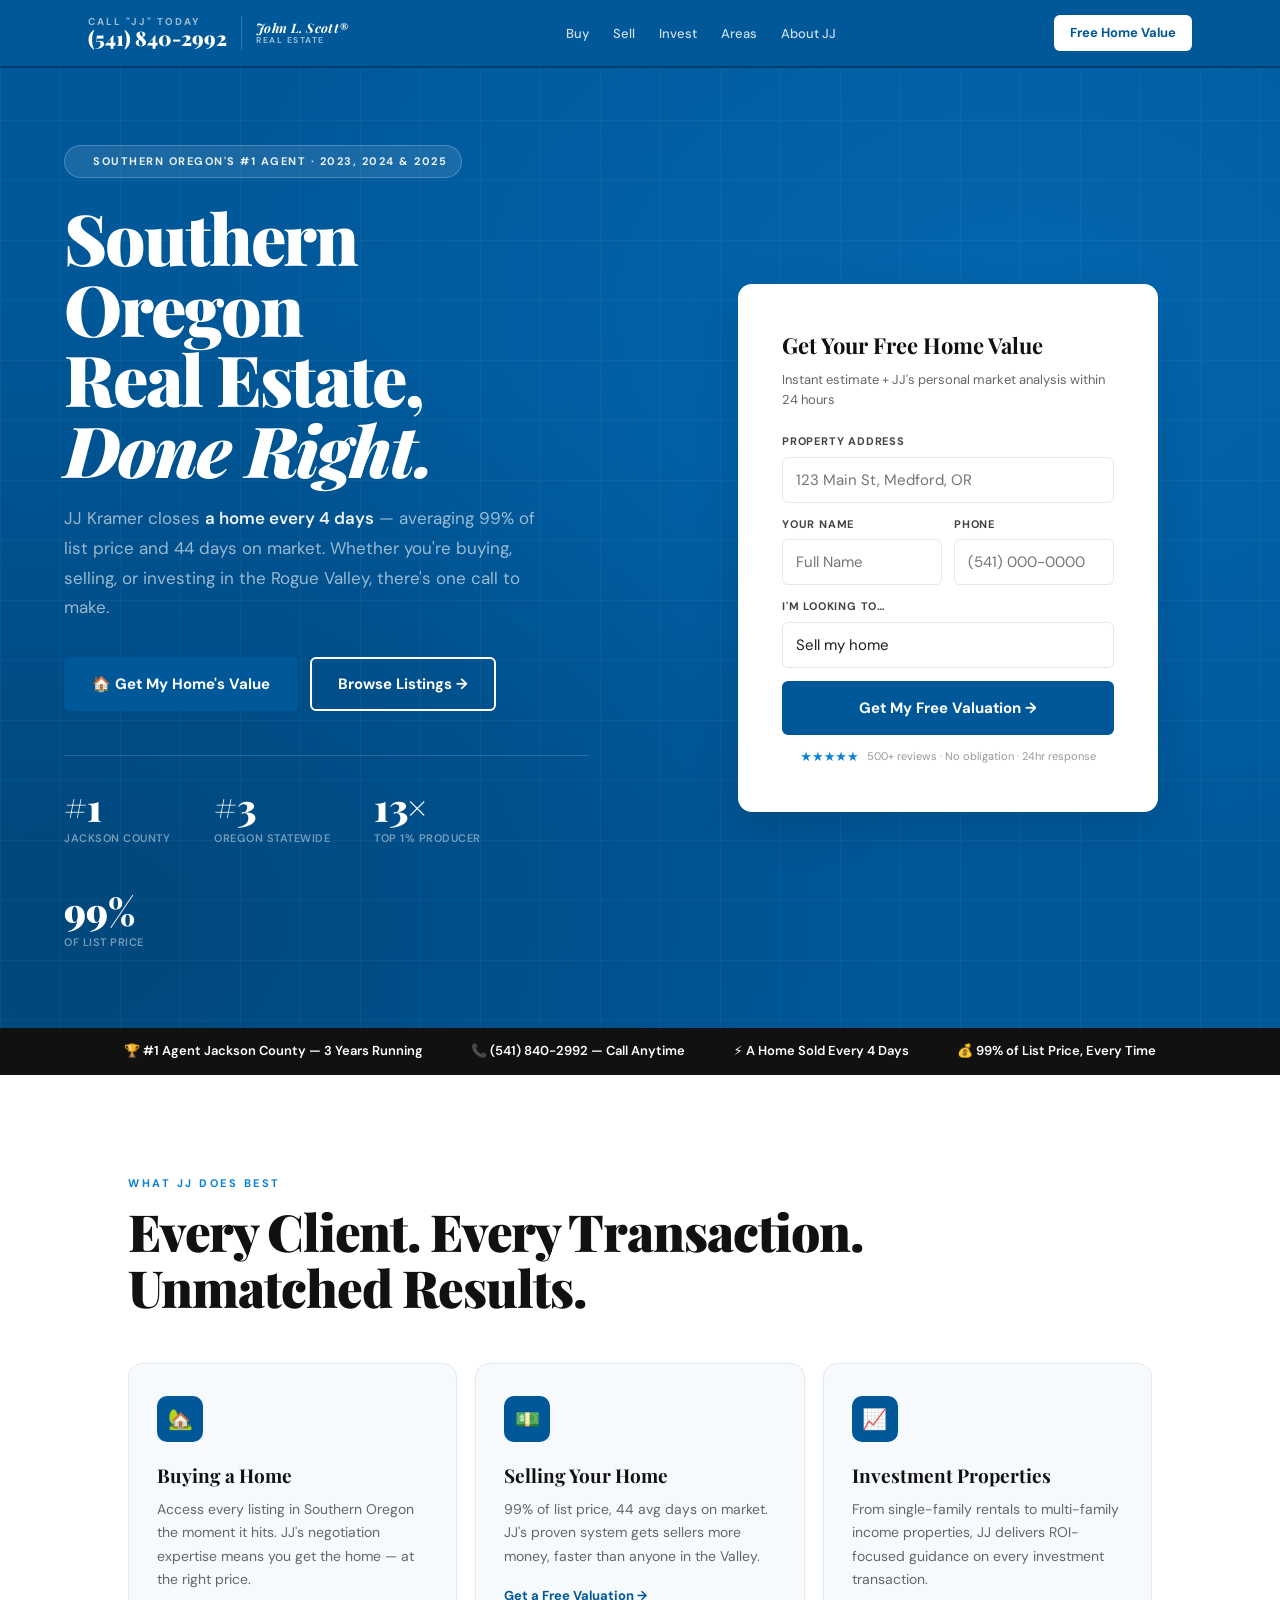
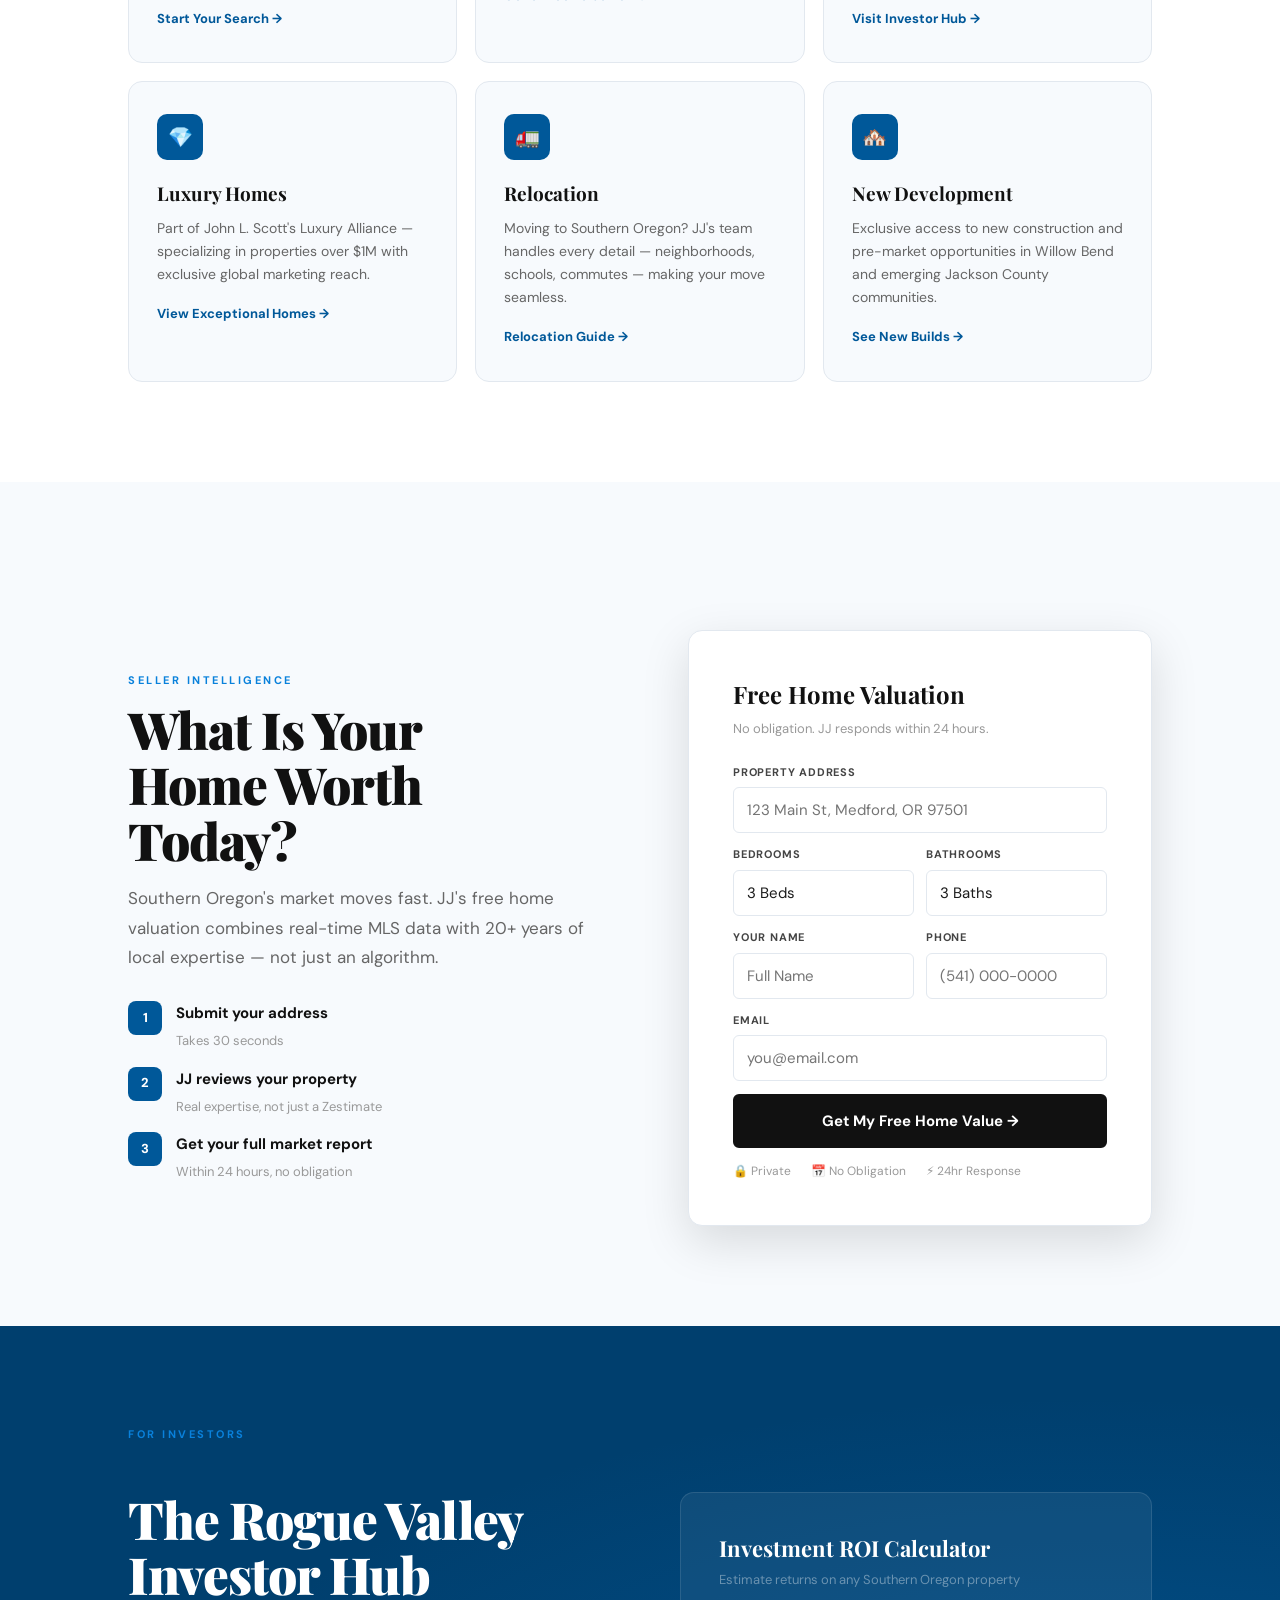
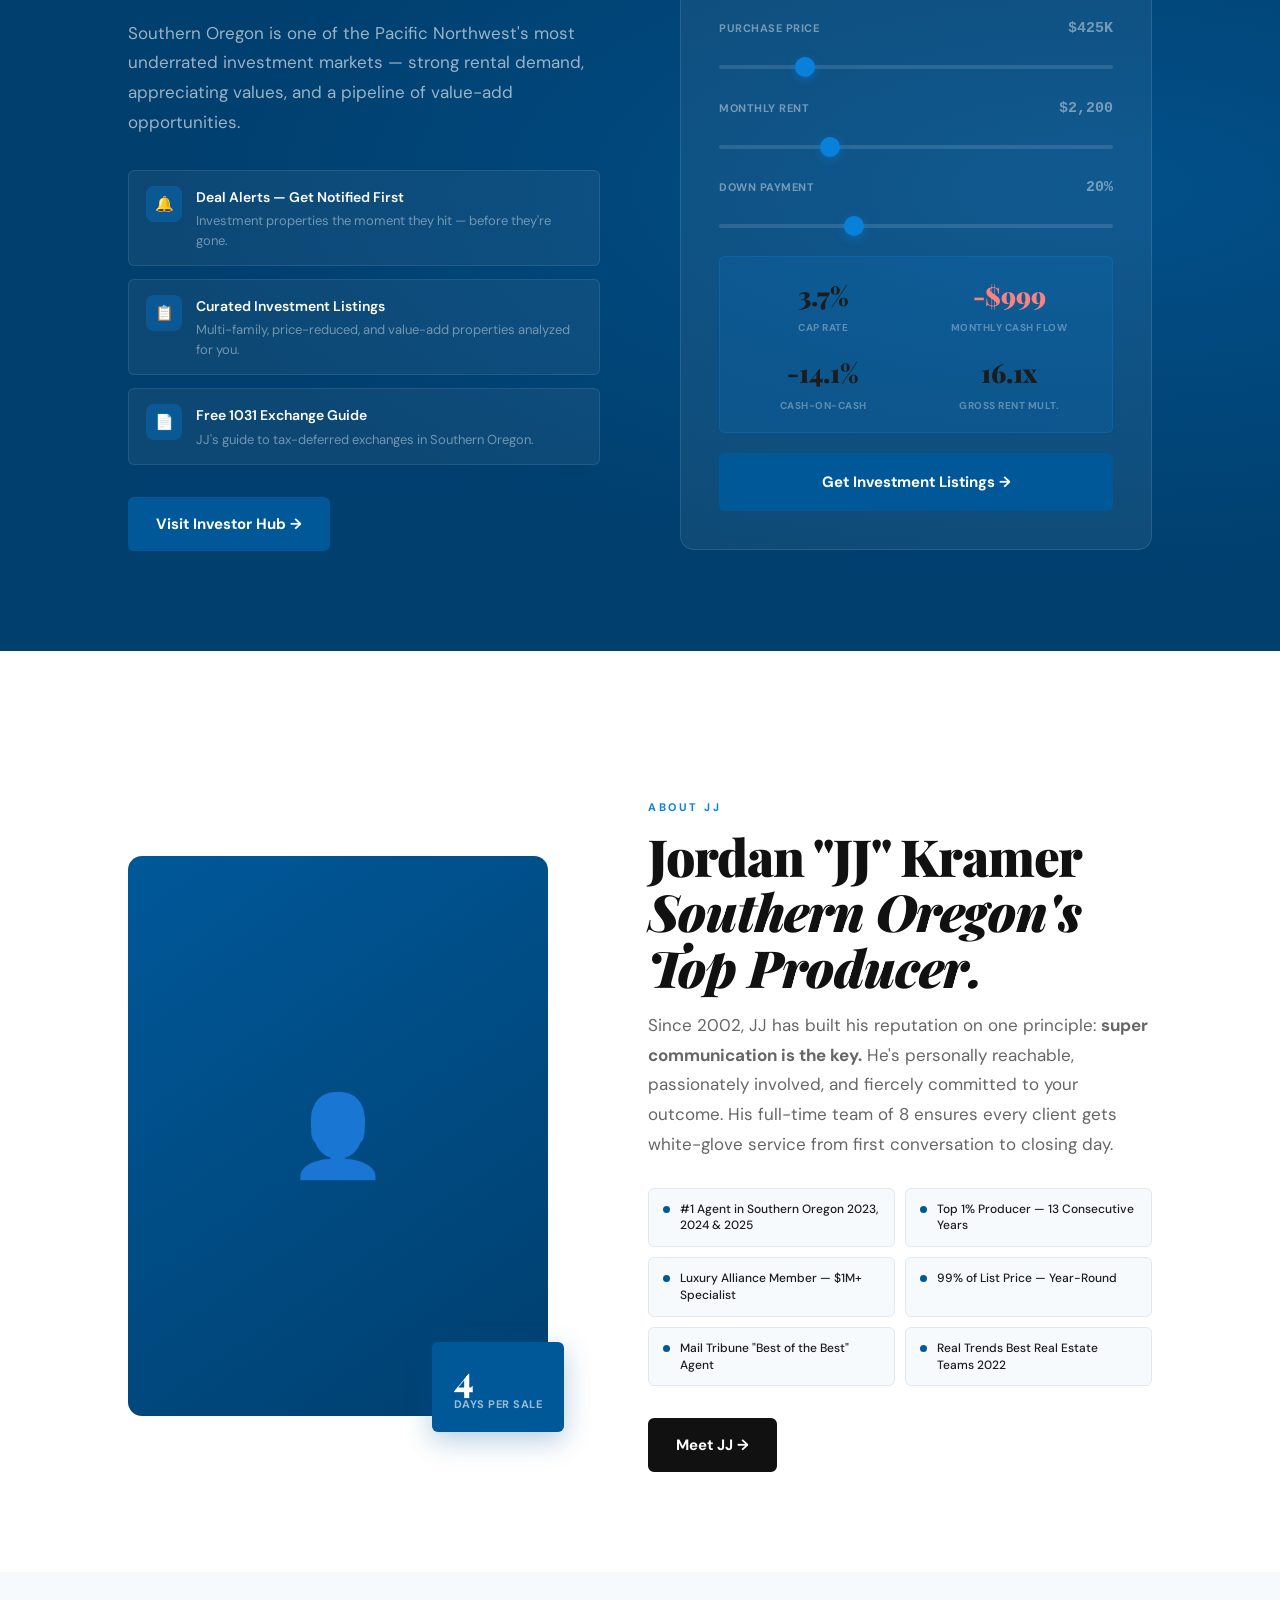
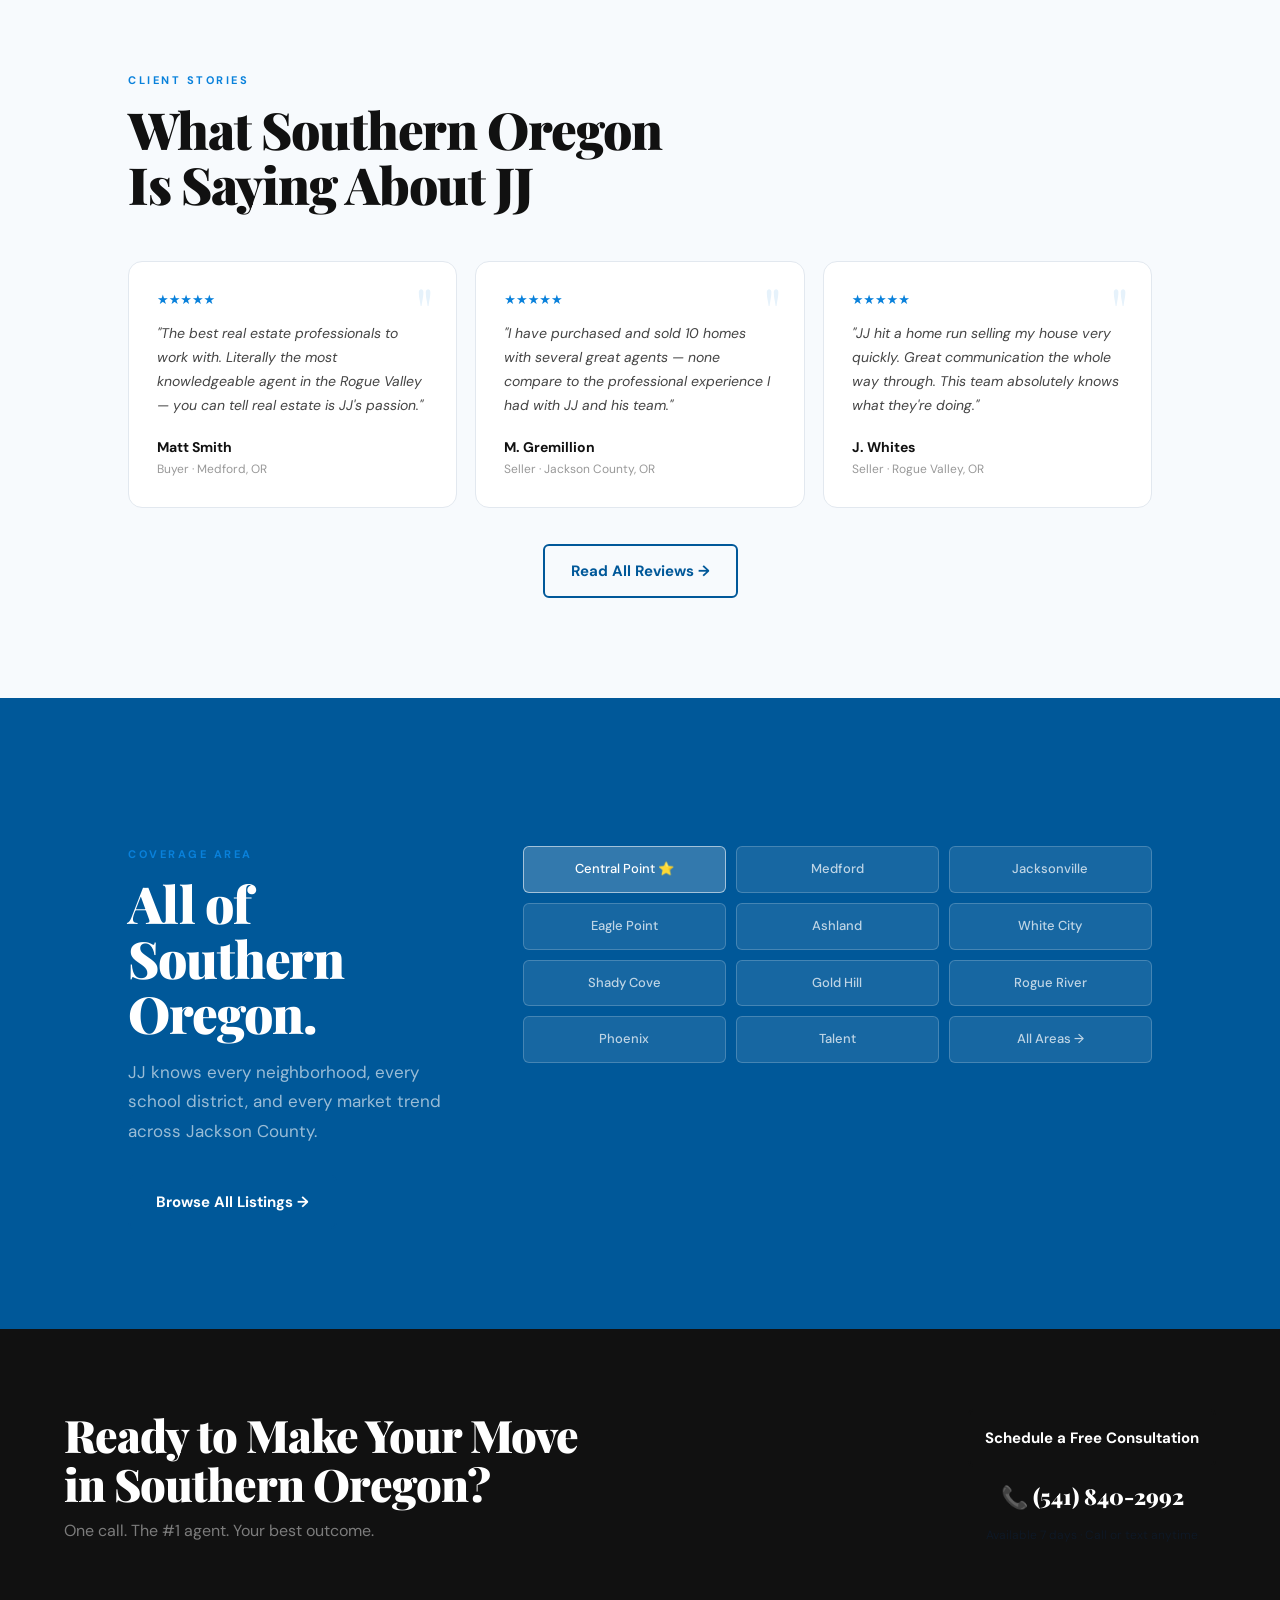
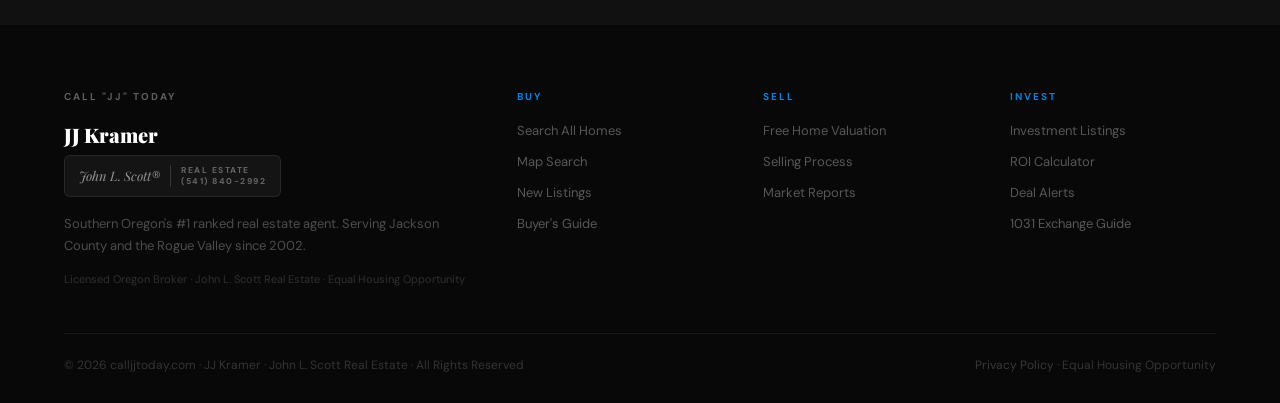
==== index.html @ 167f679e "first commit" ====
<!DOCTYPE html>
<html lang="en">
<head>
  <meta charset="UTF-8">
  <meta name="viewport" content="width=device-width, initial-scale=1.0">
  <meta name="description" content="JJ Kramer — Southern Oregon's #1 Real Estate Agent. #1 in Jackson County, #3 in Oregon. Buy, sell, or invest in the Rogue Valley. Call (541) 840-2992.">
  <meta property="og:title" content="JJ Kramer | Southern Oregon's #1 Real Estate Agent">
  <meta property="og:description" content="A home sold every 4 days. 99% of list price. Call JJ today.">
  <meta property="og:url" content="https://calljjtoday.com">
  <meta property="og:type" content="website">
  <title>JJ Kramer | Southern Oregon's #1 Real Estate Agent | calljjtoday.com</title>
  <link rel="canonical" href="https://calljjtoday.com">
  <link rel="stylesheet" href="/css/style.css">
  <!-- Google Analytics — replace UA-XXXXXXXX -->
  <!-- <script async src="https://www.googletagmanager.com/gtag/js?id=G-XXXXXXXXXX"></script> -->
  <!-- Facebook Pixel — replace XXXXXXXXXXXXXXXX -->
  <!--
  <script>
    !function(f,b,e,v,n,t,s){...}(window, document,'script','https://connect.facebook.net/en_US/fbevents.js');
    fbq('init', 'XXXXXXXXXXXXXXXX');
    fbq('track', 'PageView');
  </script>
  -->
  <style>
    .fade-up { opacity: 0; transform: translateY(24px); transition: opacity 0.6s ease, transform 0.6s ease; }
    .fade-up.visible { opacity: 1; transform: none; }
    .fade-up:nth-child(2) { transition-delay: 0.1s; }
    .fade-up:nth-child(3) { transition-delay: 0.2s; }
    .fade-up:nth-child(4) { transition-delay: 0.3s; }
    .nav-links a.active { color: var(--gold-light); }
  </style>
</head>
<body>

<!-- NAV -->
<div id="nav-placeholder"></div>

<!-- ══════════════════════════════════════════════
     HERO
══════════════════════════════════════════════ -->
<section class="hero" id="home">
  <div class="hero-bg"></div>
  <div class="hero-grid-overlay"></div>

  <div class="hero-left">
    <div class="hero-badge">
      <div class="hero-badge-dot"></div>
      Southern Oregon's #1 Agent · 2023, 2024 &amp; 2025
    </div>
    <h1 class="hero-title">
      Southern Oregon<br>Real Estate,
      <em>Done Right.</em>
    </h1>
    <p class="hero-subtitle">
      JJ Kramer closes <strong>a home every 4 days</strong> — averaging
      99% of list price and 44 days on market. Whether you're buying,
      selling, or investing in the Rogue Valley, there's one call to make.
    </p>
    <div class="hero-ctas">
      <a href="/pages/sell.html" class="btn btn-primary">🏠 Get My Home's Value</a>
      <a href="/pages/buy.html" class="btn btn-secondary light">Browse Listings →</a>
    </div>
    <div class="hero-stats">
      <div>
        <div class="stat-num">#1</div>
        <div class="stat-label">Jackson County</div>
      </div>
      <div>
        <div class="stat-num">#3</div>
        <div class="stat-label">Oregon Statewide</div>
      </div>
      <div>
        <div class="stat-num">13×</div>
        <div class="stat-label">Top 1% Producer</div>
      </div>
      <div>
        <div class="stat-num">99%</div>
        <div class="stat-label">Of List Price</div>
      </div>
    </div>
  </div>

  <div class="hero-right">
    <!-- Netlify form requires hidden input for form-name -->
    <div class="hero-card">
      <h3>Get Your Free Home Value</h3>
      <p>Instant estimate + JJ's personal market analysis within 24 hours</p>

      <form id="hero-form" name="home-valuation-hero" method="POST" data-netlify="true" netlify-honeypot="bot-field">
        <input type="hidden" name="form-name" value="home-valuation-hero">
        <input type="hidden" name="source" value="Hero Form">
        <input type="hidden" name="lead-type" value="Seller Lead">
        <p style="display:none"><input name="bot-field"></p>

        <div class="form-group">
          <label>Property Address</label>
          <input type="text" name="address" placeholder="123 Main St, Medford, OR" required>
        </div>
        <div class="form-row">
          <div class="form-group">
            <label>Your Name</label>
            <input type="text" name="name" placeholder="Full Name" required>
          </div>
          <div class="form-group">
            <label>Phone</label>
            <input type="tel" name="phone" placeholder="(541) 000-0000" required>
          </div>
        </div>
        <div class="form-group">
          <label>I'm looking to…</label>
          <select name="intent">
            <option value="sell">Sell my home</option>
            <option value="buy">Buy a home</option>
            <option value="invest">Invest in property</option>
            <option value="value">Just curious about value</option>
          </select>
        </div>
        <button type="submit" class="btn btn-primary btn-full">Get My Free Valuation →</button>
        <div class="form-trust">
          <div class="stars">★★★★★</div>
          <span>500+ reviews · No obligation · 24hr response</span>
        </div>
      </form>

      <div id="hero-success" class="form-success">
        <div class="checkmark">✓</div>
        <h4>Request Received!</h4>
        <p>JJ will personally review your property and reach out within 24 hours.</p>
      </div>
    </div>
  </div>
</section>

<!-- ══════════════════════════════════════════════
     TRUST BAR
══════════════════════════════════════════════ -->
<div class="trust-bar">
  <div class="trust-item">🏆 #1 Agent Jackson County — 3 Years Running</div>
  <div class="trust-item">📞 (541) 840-2992 — Call Anytime</div>
  <div class="trust-item">⚡ A Home Sold Every 4 Days</div>
  <div class="trust-item">💰 99% of List Price, Every Time</div>
</div>

<!-- ══════════════════════════════════════════════
     SERVICES
══════════════════════════════════════════════ -->
<section class="services" id="services">
  <div class="container">
    <span class="section-label fade-up">What JJ Does Best</span>
    <h2 class="section-title fade-up">Every Client. Every Transaction.<br>Unmatched Results.</h2>

    <div class="services-grid">
      <div class="service-card fade-up">
        <div class="service-icon">🏡</div>
        <h3>Buying a Home</h3>
        <p>Access every listing in Southern Oregon the moment it hits. JJ's negotiation expertise means you get the home — at the right price.</p>
        <a href="/pages/buy.html" class="service-link">Start Your Search →</a>
      </div>
      <div class="service-card fade-up">
        <div class="service-icon">💵</div>
        <h3>Selling Your Home</h3>
        <p>99% of list price, 44 avg days on market. JJ's proven system gets sellers more money, faster than anyone in the Valley.</p>
        <a href="/pages/sell.html" class="service-link">Get a Free Valuation →</a>
      </div>
      <div class="service-card fade-up">
        <div class="service-icon">📈</div>
        <h3>Investment Properties</h3>
        <p>From single-family rentals to multi-family income properties, JJ delivers ROI-focused guidance on every investment transaction.</p>
        <a href="/pages/invest.html" class="service-link">Visit Investor Hub →</a>
      </div>
      <div class="service-card fade-up">
        <div class="service-icon">💎</div>
        <h3>Luxury Homes</h3>
        <p>Part of John L. Scott's Luxury Alliance — specializing in properties over $1M with exclusive global marketing reach.</p>
        <a href="/pages/luxury.html" class="service-link">View Exceptional Homes →</a>
      </div>
      <div class="service-card fade-up">
        <div class="service-icon">🚛</div>
        <h3>Relocation</h3>
        <p>Moving to Southern Oregon? JJ's team handles every detail — neighborhoods, schools, commutes — making your move seamless.</p>
        <a href="/pages/relocate.html" class="service-link">Relocation Guide →</a>
      </div>
      <div class="service-card fade-up">
        <div class="service-icon">🏘️</div>
        <h3>New Development</h3>
        <p>Exclusive access to new construction and pre-market opportunities in Willow Bend and emerging Jackson County communities.</p>
        <a href="/pages/new-homes.html" class="service-link">See New Builds →</a>
      </div>
    </div>
  </div>
</section>

<!-- ══════════════════════════════════════════════
     VALUATION TEASER
══════════════════════════════════════════════ -->
<section class="valuation" id="valuation">
  <div class="container">
    <div class="val-grid">
      <div>
        <span class="section-label fade-up">Seller Intelligence</span>
        <h2 class="section-title fade-up">What Is Your<br>Home Worth Today?</h2>
        <p class="section-body fade-up">Southern Oregon's market moves fast. JJ's free home valuation combines real-time MLS data with 20+ years of local expertise — not just an algorithm.</p>
        <div class="val-steps fade-up">
          <div class="val-step">
            <div class="val-step-num">1</div>
            <div class="val-step-text">
              <strong>Submit your address</strong>
              <span>Takes 30 seconds</span>
            </div>
          </div>
          <div class="val-step">
            <div class="val-step-num">2</div>
            <div class="val-step-text">
              <strong>JJ reviews your property</strong>
              <span>Real expertise, not just a Zestimate</span>
            </div>
          </div>
          <div class="val-step">
            <div class="val-step-num">3</div>
            <div class="val-step-text">
              <strong>Get your full market report</strong>
              <span>Within 24 hours, no obligation</span>
            </div>
          </div>
        </div>
      </div>

      <div class="val-tool fade-up">
        <h3>Free Home Valuation</h3>
        <div class="val-tool-sub">No obligation. JJ responds within 24 hours.</div>

        <form id="valuation-form" name="home-valuation" method="POST" data-netlify="true" netlify-honeypot="bot-field">
          <input type="hidden" name="form-name" value="home-valuation">
          <input type="hidden" name="source" value="Valuation Section">
          <input type="hidden" name="lead-type" value="Seller Lead">
          <p style="display:none"><input name="bot-field"></p>

          <div class="form-group">
            <label class="dark">Property Address</label>
            <input type="text" name="address" class="light" placeholder="123 Main St, Medford, OR 97501" required>
          </div>
          <div class="form-row">
            <div class="form-group">
              <label class="dark">Bedrooms</label>
              <select name="bedrooms" class="light">
                <option>2 Beds</option><option selected>3 Beds</option>
                <option>4 Beds</option><option>5+ Beds</option>
              </select>
            </div>
            <div class="form-group">
              <label class="dark">Bathrooms</label>
              <select name="bathrooms" class="light">
                <option>1 Bath</option><option>2 Baths</option>
                <option selected>3 Baths</option><option>4+ Baths</option>
              </select>
            </div>
          </div>
          <div class="form-row">
            <div class="form-group">
              <label class="dark">Your Name</label>
              <input type="text" name="name" class="light" placeholder="Full Name" required>
            </div>
            <div class="form-group">
              <label class="dark">Phone</label>
              <input type="tel" name="phone" class="light" placeholder="(541) 000-0000" required>
            </div>
          </div>
          <div class="form-group">
            <label class="dark">Email</label>
            <input type="email" name="email" class="light" placeholder="you@email.com" required>
          </div>
          <button type="submit" class="btn btn-dark btn-full">Get My Free Home Value →</button>
          <div class="val-trust">
            <div class="val-trust-item">🔒 Private</div>
            <div class="val-trust-item">📅 No Obligation</div>
            <div class="val-trust-item">⚡ 24hr Response</div>
          </div>
        </form>

        <div id="valuation-success" class="form-success" style="background:none;">
          <div class="checkmark" style="background:rgba(201,146,42,0.1);border-color:var(--gold);">✓</div>
          <h4 style="color:var(--navy);">Request Received!</h4>
          <p style="color:#666;">JJ will personally review your property and be in touch within 24 hours.</p>
        </div>
      </div>
    </div>
  </div>
</section>

<!-- ══════════════════════════════════════════════
     INVESTOR TEASER
══════════════════════════════════════════════ -->
<section class="investor" id="invest">
  <div class="investor-bg"></div>
  <div class="investor-inner container">
    <span class="section-label fade-up">For Investors</span>
    <div class="investor-grid">
      <div>
        <h2 class="section-title light fade-up">The Rogue Valley<br>Investor Hub</h2>
        <p class="section-body light fade-up">Southern Oregon is one of the Pacific Northwest's most underrated investment markets — strong rental demand, appreciating values, and a pipeline of value-add opportunities.</p>
        <div class="investor-features fade-up">
          <div class="inv-feature">
            <div class="inv-icon">🔔</div>
            <div>
              <h4>Deal Alerts — Get Notified First</h4>
              <p>Investment properties the moment they hit — before they're gone.</p>
            </div>
          </div>
          <div class="inv-feature">
            <div class="inv-icon">📋</div>
            <div>
              <h4>Curated Investment Listings</h4>
              <p>Multi-family, price-reduced, and value-add properties analyzed for you.</p>
            </div>
          </div>
          <div class="inv-feature">
            <div class="inv-icon">📄</div>
            <div>
              <h4>Free 1031 Exchange Guide</h4>
              <p>JJ's guide to tax-deferred exchanges in Southern Oregon.</p>
            </div>
          </div>
        </div>
        <a href="/pages/invest.html" class="btn btn-primary" style="margin-top:32px">Visit Investor Hub →</a>
      </div>

      <!-- ROI Calculator -->
      <div class="roi-calc fade-up">
        <h3>Investment ROI Calculator</h3>
        <div class="roi-calc-sub">Estimate returns on any Southern Oregon property</div>

        <div class="roi-slider-group">
          <div class="roi-slider-label">Purchase Price <span id="price-display">$425K</span></div>
          <input type="range" id="calc-price" min="150000" max="1500000" step="25000" value="425000">
        </div>
        <div class="roi-slider-group">
          <div class="roi-slider-label">Monthly Rent <span id="rent-display">$2,200</span></div>
          <input type="range" id="calc-rent" min="800" max="6000" step="100" value="2200">
        </div>
        <div class="roi-slider-group">
          <div class="roi-slider-label">Down Payment <span id="down-display">20%</span></div>
          <input type="range" id="calc-down" min="10" max="40" step="5" value="20">
        </div>

        <div class="roi-results">
          <div class="roi-metric">
            <div class="roi-metric-val" id="result-cap">—</div>
            <div class="roi-metric-label">Cap Rate</div>
          </div>
          <div class="roi-metric">
            <div class="roi-metric-val" id="result-cf">—</div>
            <div class="roi-metric-label">Monthly Cash Flow</div>
          </div>
          <div class="roi-metric">
            <div class="roi-metric-val" id="result-coc">—</div>
            <div class="roi-metric-label">Cash-on-Cash</div>
          </div>
          <div class="roi-metric">
            <div class="roi-metric-val" id="result-grm">—</div>
            <div class="roi-metric-label">Gross Rent Mult.</div>
          </div>
        </div>
        <a href="/pages/invest.html#alerts" class="btn btn-primary btn-full" style="margin-top:20px">Get Investment Listings →</a>
      </div>
    </div>
  </div>
</section>

<!-- ══════════════════════════════════════════════
     ABOUT TEASER
══════════════════════════════════════════════ -->
<section class="about" id="about">
  <div class="container">
    <div class="about-grid">
      <div class="about-img-wrap fade-up">
        <div class="about-img">
          <!-- Replace with JJ's actual photo: <img src="/images/jj-kramer.jpg" alt="JJ Kramer"> -->
          <span>👤</span>
        </div>
        <div class="about-badge">
          <div class="num">4</div>
          <div class="lbl">Days per sale</div>
        </div>
      </div>
      <div>
        <span class="section-label fade-up">About JJ</span>
        <h2 class="section-title fade-up">Jordan "JJ" Kramer<br><em style="font-style:italic;color:var(--gold)">Southern Oregon's Top Producer.</em></h2>
        <p class="section-body fade-up">Since 2002, JJ has built his reputation on one principle: <strong>super communication is the key.</strong> He's personally reachable, passionately involved, and fiercely committed to your outcome. His full-time team of 8 ensures every client gets white-glove service from first conversation to closing day.</p>
        <div class="about-accolades fade-up">
          <div class="accolade"><div class="accolade-dot"></div><span>#1 Agent in Southern Oregon 2023, 2024 &amp; 2025</span></div>
          <div class="accolade"><div class="accolade-dot"></div><span>Top 1% Producer — 13 Consecutive Years</span></div>
          <div class="accolade"><div class="accolade-dot"></div><span>Luxury Alliance Member — $1M+ Specialist</span></div>
          <div class="accolade"><div class="accolade-dot"></div><span>99% of List Price — Year-Round</span></div>
          <div class="accolade"><div class="accolade-dot"></div><span>Mail Tribune "Best of the Best" Agent</span></div>
          <div class="accolade"><div class="accolade-dot"></div><span>Real Trends Best Real Estate Teams 2022</span></div>
        </div>
        <a href="/pages/about.html" class="btn btn-dark" style="margin-top:32px">Meet JJ →</a>
      </div>
    </div>
  </div>
</section>

<!-- ══════════════════════════════════════════════
     TESTIMONIALS
══════════════════════════════════════════════ -->
<section class="testimonials" id="testimonials">
  <div class="container">
    <span class="section-label fade-up">Client Stories</span>
    <h2 class="section-title fade-up">What Southern Oregon<br>Is Saying About JJ</h2>
    <div class="testimonials-grid">
      <div class="testimonial-card fade-up">
        <div class="t-stars">★★★★★</div>
        <p class="t-text">"The best real estate professionals to work with. Literally the most knowledgeable agent in the Rogue Valley — you can tell real estate is JJ's passion."</p>
        <div class="t-author">Matt Smith</div>
        <div class="t-detail">Buyer · Medford, OR</div>
      </div>
      <div class="testimonial-card fade-up">
        <div class="t-stars">★★★★★</div>
        <p class="t-text">"I have purchased and sold 10 homes with several great agents — none compare to the professional experience I had with JJ and his team."</p>
        <div class="t-author">M. Gremillion</div>
        <div class="t-detail">Seller · Jackson County, OR</div>
      </div>
      <div class="testimonial-card fade-up">
        <div class="t-stars">★★★★★</div>
        <p class="t-text">"JJ hit a home run selling my house very quickly. Great communication the whole way through. This team absolutely knows what they're doing."</p>
        <div class="t-author">J. Whites</div>
        <div class="t-detail">Seller · Rogue Valley, OR</div>
      </div>
    </div>
    <div style="text-align:center;margin-top:36px">
      <a href="/pages/about.html#reviews" class="btn btn-secondary">Read All Reviews →</a>
    </div>
  </div>
</section>

<!-- ══════════════════════════════════════════════
     AREAS
══════════════════════════════════════════════ -->
<section class="areas" id="areas">
  <div class="container">
    <div class="areas-grid-wrap">
      <div>
        <span class="section-label fade-up">Coverage Area</span>
        <h2 class="section-title light fade-up">All of Southern Oregon.</h2>
        <p class="section-body light fade-up">JJ knows every neighborhood, every school district, and every market trend across Jackson County.</p>
        <a href="/pages/buy.html" class="btn btn-primary" style="margin-top:28px">Browse All Listings →</a>
      </div>
      <div class="areas-grid fade-up">
        <a href="/pages/areas/central-point.html" class="area-pill featured">Central Point ⭐</a>
        <a href="/pages/areas/medford.html" class="area-pill">Medford</a>
        <a href="/pages/areas/jacksonville.html" class="area-pill">Jacksonville</a>
        <a href="/pages/areas/eagle-point.html" class="area-pill">Eagle Point</a>
        <a href="/pages/areas/ashland.html" class="area-pill">Ashland</a>
        <a href="/pages/areas/white-city.html" class="area-pill">White City</a>
        <a href="/pages/areas/shady-cove.html" class="area-pill">Shady Cove</a>
        <a href="/pages/areas/gold-hill.html" class="area-pill">Gold Hill</a>
        <a href="/pages/areas/rogue-river.html" class="area-pill">Rogue River</a>
        <a href="/pages/areas/phoenix.html" class="area-pill">Phoenix</a>
        <a href="/pages/areas/talent.html" class="area-pill">Talent</a>
        <a href="/pages/buy.html" class="area-pill">All Areas →</a>
      </div>
    </div>
  </div>
</section>

<!-- ══════════════════════════════════════════════
     CTA BAND
══════════════════════════════════════════════ -->
<div class="cta-band">
  <div>
    <h2>Ready to Make Your Move<br>in Southern Oregon?</h2>
    <p>One call. The #1 agent. Your best outcome.</p>
  </div>
  <div class="cta-actions">
    <a href="/pages/contact.html" class="btn btn-dark btn-full">Schedule a Free Consultation</a>
    <div class="cta-phone">📞 (541) 840-2992</div>
    <small style="color:rgba(11,31,58,0.5);font-size:12px;">Available 7 days · Call or text anytime</small>
  </div>
</div>

<!-- FOOTER -->
<div id="footer-placeholder"></div>

<script src="/js/components.js"></script>
<script src="/js/main.js"></script>
</body>
</html>
---- css/style.css ----
/* ============================================================
   calljjtoday.com — Main Stylesheet
   JJ Kramer · John L. Scott Real Estate
   Brand: #005899 primary · #0981DB secondary · black & white
   Mobile-first, fully responsive
   ============================================================ */

@import url('https://fonts.googleapis.com/css2?family=Playfair+Display:ital,wght@0,700;0,900;1,700&family=DM+Sans:wght@300;400;500;600;700&display=swap');

/* ── BRAND VARIABLES ── */
:root {
  --blue:        #005899;
  --blue-dark:   #003F6E;
  --blue-light:  #0981DB;
  --blue-pale:   #E6F2FB;
  --black:       #000000;

  --black:       #111111;
  --dark:        #1C1C1C;
  --text:        #1C1C1C;
  --text-mid:    #444444;
  --text-light:  #666666;
  --gray:        #999999;
  --border:      #E2E8EF;
  --light:       #F4F8FC;
  --off-white:   #F7FAFD;
  --white:       #FFFFFF;

  --font-serif: 'Playfair Display', Georgia, serif;
  --font-sans:  'DM Sans', system-ui, -apple-system, sans-serif;

  --radius:      6px;
  --radius-lg:   14px;
  --shadow:      0 4px 24px rgba(0,0,0,0.09);
  --shadow-lg:   0 16px 48px rgba(0,0,0,0.13);
  --shadow-blue: 0 8px 28px rgba(0,88,153,0.3);

  --max-width:   1200px;
  --section-pad: clamp(64px, 8vw, 100px) clamp(20px, 5vw, 80px);
}

/* ── RESET ── */
*, *::before, *::after { margin: 0; padding: 0; box-sizing: border-box; }
html { scroll-behavior: smooth; -webkit-text-size-adjust: 100%; }
body { font-family: var(--font-sans); background: var(--off-white); color: var(--text); overflow-x: hidden; line-height: 1.6; }
img { max-width: 100%; display: block; }
a { color: inherit; text-decoration: none; }
button { cursor: pointer; font-family: var(--font-sans); }
ul { list-style: none; }

/* ── UTILITY ── */
.container { max-width: var(--max-width); margin: 0 auto; padding: 0 clamp(20px, 5vw, 80px); }

.section-label {
  font-size: 11px; font-weight: 700; letter-spacing: 2.5px;
  text-transform: uppercase; color: var(--blue-light);
  margin-bottom: 12px; display: block;
}
.section-label.on-dark { color: var(--blue-bright); }

.section-title {
  font-family: var(--font-serif);
  font-size: clamp(28px, 4vw, 52px); font-weight: 900;
  line-height: 1.08; letter-spacing: -1px; color: var(--black); margin-bottom: 16px;
}
.section-title.light { color: var(--white); }

.section-body {
  font-size: clamp(15px, 1.5vw, 17px); line-height: 1.75;
  color: var(--text-light); max-width: 560px;
}
.section-body.light { color: rgba(255,255,255,0.6); }

/* ── BUTTONS ── */
.btn {
  display: inline-flex; align-items: center; gap: 8px;
  padding: 13px 26px; border-radius: var(--radius);
  font-weight: 700; font-size: 15px; border: 2px solid transparent;
  transition: all 0.2s; white-space: nowrap; cursor: pointer;
}
.btn-primary { background: var(--blue); color: var(--white); border-color: var(--blue); }
.btn-primary:hover { background: var(--blue-dark); border-color: var(--blue-dark); transform: translateY(-2px); box-shadow: var(--shadow-blue); }
.btn-secondary { background: transparent; color: var(--blue); border-color: var(--blue); }
.btn-secondary:hover { background: var(--blue); color: var(--white); }
.btn-secondary.light { color: var(--white); border-color: rgb(255, 255, 255); }
.btn-secondary.light:hover { background: rgba(255,255,255,0.12); border-color: var(--white); }
.btn-white { background: var(--white); color: var(--blue); border-color: var(--white); }
.btn-white:hover { background: var(--blue-pale); transform: translateY(-2px); }
.btn-dark { background: var(--black); color: var(--white); border-color: var(--black); }
.btn-dark:hover { background: var(--dark); transform: translateY(-2px); }
.btn-full { width: 100%; justify-content: center; padding: 15px; }

/* ── NAV ── */
.nav {
  position: fixed; top: 0; left: 0; right: 0; z-index: 1000;
  height: 68px; background: var(--blue);
  border-bottom: 2px solid var(--blue-dark);
  display: flex; align-items: center;
}
.nav-inner {
  width: 100%; max-width: var(--max-width); margin: 0 auto;
  padding: 0 clamp(20px, 5vw, 48px);
  display: flex; align-items: center; justify-content: space-between; gap: 20px;
}
.nav-brand { display: flex; align-items: center; gap: 14px; flex-shrink: 0; }
.nav-brand-text { display: flex; flex-direction: column; line-height: 1.1; }
.nav-brand-call { font-size: 10px; font-weight: 700; letter-spacing: 2px; text-transform: uppercase; color: rgba(255,255,255,0.6); }
.nav-brand-name { font-family: var(--font-serif); font-size: 20px; font-weight: 900; color: var(--white); }
.nav-divider { width: 1px; height: 34px; background: rgba(255,255,255,0.2); flex-shrink: 0; }
.nav-jls { display: flex; flex-direction: column; line-height: 1.15; }
.nav-jls-top { font-family: var(--font-serif); font-size: 13px; font-weight: 700; color: var(--white); font-style: italic; letter-spacing: 0.3px; }
.nav-jls-bottom { font-size: 8.5px; font-weight: 700; letter-spacing: 1.5px; text-transform: uppercase; color: rgba(255,255,255,0.6); }

.nav-links { display: flex; align-items: center; gap: 24px; }
.nav-links a { color: rgba(255,255,255,0.8); font-size: 13px; font-weight: 500; transition: color 0.2s; }
.nav-links a:hover, .nav-links a.active { color: var(--white); }
.nav-cta {
  background: var(--white); color: var(--blue) !important;
  padding: 8px 16px; border-radius: var(--radius);
  font-weight: 700 !important; font-size: 13px !important;
  transition: all 0.2s; flex-shrink: 0;
}
.nav-cta:hover { background: var(--blue-pale) !important; box-shadow: var(--shadow); }

.nav-toggle { display: none; flex-direction: column; gap: 5px; background: none; border: none; padding: 4px; cursor: pointer; }
.nav-toggle span { display: block; width: 24px; height: 2px; background: var(--white); border-radius: 2px; transition: all 0.3s; }
.nav-toggle.open span:nth-child(1) { transform: rotate(45deg) translate(5px, 5px); }
.nav-toggle.open span:nth-child(2) { opacity: 0; }
.nav-toggle.open span:nth-child(3) { transform: rotate(-45deg) translate(5px, -5px); }

.nav-mobile {
  display: none; position: fixed; top: 68px; left: 0; right: 0;
  background: var(--blue-dark); border-bottom: 2px solid rgba(255,255,255,0.08);
  padding: 20px; flex-direction: column; gap: 4px; z-index: 999;
}
.nav-mobile.open { display: flex; }
.nav-mobile a { color: rgba(255,255,255,0.85); font-size: 16px; font-weight: 500; padding: 12px 16px; border-radius: var(--radius); transition: all 0.2s; }
.nav-mobile a:hover { background: rgba(255,255,255,0.07); color: var(--white); }
.nav-mobile-cta { margin-top: 10px; background: var(--white) !important; color: var(--blue) !important; text-align: center; font-weight: 700 !important; border-radius: var(--radius); }

/* ── HERO ── */
.hero {
  min-height: 100svh; background: var(--blue); padding-top: 68px;
  position: relative; overflow: hidden;
  display: grid; grid-template-columns: 1fr 1fr; align-items: center;
}
.hero-bg {
  position: absolute; inset: 0; pointer-events: none;
  background:
    radial-gradient(ellipse at 80% 30%, rgba(9,129,219,0.35) 0%, transparent 55%),
    radial-gradient(ellipse at 5% 90%, rgba(0,63,110,0.7) 0%, transparent 50%);
}
.hero-grid-overlay {
  position: absolute; inset: 0; opacity: 0.04; pointer-events: none;
  background-image: linear-gradient(rgba(255,255,255,1) 1px, transparent 1px), linear-gradient(90deg, rgba(255,255,255,1) 1px, transparent 1px);
  background-size: 60px 60px;
}
.hero-left {
  position: relative; z-index: 2;
  padding: clamp(40px,6vw,80px) clamp(20px,4vw,60px) clamp(40px,6vw,80px) clamp(20px,5vw,80px);
}
.hero-badge {
  display: inline-flex; align-items: center; gap: 8px;
  background: rgba(255,255,255,0.1); border: 1px solid rgba(255,255,255,0.22);
  color: rgba(255,255,255,0.9); font-size: 11px; font-weight: 700; letter-spacing: 1.5px;
  text-transform: uppercase; padding: 7px 14px; border-radius: 100px; margin-bottom: 24px;
}
.hero-badge-dot { width: 6px; height: 6px; border-radius: 50%; background: var(--blue-bright); animation: pulse 2s ease infinite; }
@keyframes pulse { 0%,100% { opacity:1; transform:scale(1); } 50% { opacity:0.5; transform:scale(0.8); } }

.hero-title {
  font-family: var(--font-serif);
  font-size: clamp(38px, 5.5vw, 76px); font-weight: 900;
  line-height: 1.0; letter-spacing: -2px; color: var(--white);
}
.hero-title em { font-style: italic; color: var(--blue-bright); display: block; }
.hero-subtitle {
  font-size: clamp(15px,1.5vw,17px); color: rgba(255,255,255,0.6);
  line-height: 1.75; max-width: 480px; margin: 20px 0 34px;
}
.hero-subtitle strong { color: rgba(255,255,255,0.92); font-weight: 600; }
.hero-ctas { display: flex; gap: 12px; flex-wrap: wrap; }
.hero-stats {
  display: flex; gap: clamp(24px,4vw,44px); margin-top: 44px; padding-top: 32px;
  border-top: 1px solid rgba(255,255,255,0.15); flex-wrap: wrap;
}
.stat-num { font-family: var(--font-serif); font-size: clamp(26px,3vw,38px); font-weight: 900; color: var(--white); line-height: 1; }
.stat-label { font-size: 11px; font-weight: 600; color: rgba(255,255,255,0.45); text-transform: uppercase; letter-spacing: 0.5px; margin-top: 4px; }

.hero-right {
  position: relative; z-index: 2;
  padding: clamp(40px,6vw,80px) clamp(20px,5vw,80px) clamp(40px,6vw,80px) clamp(20px,4vw,40px);
  display: flex; align-items: center; justify-content: center;
}
.hero-card {
  background: var(--white); border-radius: var(--radius-lg);
  padding: clamp(28px,4vw,44px); width: 100%; max-width: 420px;
  box-shadow: var(--shadow-lg);
}
.hero-card h3 { font-family: var(--font-serif); font-size: 22px; color: var(--black); margin-bottom: 6px; }
.hero-card > p { font-size: 13px; color: var(--text-light); margin-bottom: 22px; }

/* ── FORMS ── */
.form-group { margin-bottom: 13px; }
.form-group label { display: block; font-size: 11px; font-weight: 700; color: var(--text-mid); text-transform: uppercase; letter-spacing: 0.8px; margin-bottom: 6px; }
.form-group input, .form-group select, .form-group textarea {
  width: 100%; padding: 12px 13px;
  background: var(--white); border: 1.5px solid var(--border);
  border-radius: var(--radius); color: var(--text); font-size: 15px;
  font-family: var(--font-sans); outline: none; transition: border-color 0.2s, box-shadow 0.2s;
  -webkit-appearance: none;
}
.form-group input:focus, .form-group select:focus, .form-group textarea:focus {
  border-color: var(--blue); box-shadow: 0 0 0 3px rgba(0,88,153,0.1);
}
.form-row { display: grid; grid-template-columns: 1fr 1fr; gap: 12px; }
.form-trust { display: flex; align-items: center; justify-content: center; gap: 8px; margin-top: 12px; }
.form-trust .stars { color: var(--blue-light); font-size: 13px; }
.form-trust span { font-size: 11px; color: var(--gray); }

.form-success { display: none; text-align: center; padding: 32px 16px; }
.form-success.show { display: block; }
.form-success .checkmark {
  width: 54px; height: 54px; border-radius: 50%;
  background: var(--blue-pale); border: 2px solid var(--blue);
  display: flex; align-items: center; justify-content: center;
  font-size: 20px; color: var(--blue); margin: 0 auto 16px;
}
.form-success h4 { color: var(--black); font-size: 18px; margin-bottom: 8px; }
.form-success p { color: var(--text-light); font-size: 14px; }

/* ── TRUST BAR ── */
.trust-bar {
  background: var(--black); padding: 13px clamp(20px,5vw,80px);
  display: flex; align-items: center; justify-content: center;
  gap: clamp(20px,4vw,48px); flex-wrap: wrap;
}
.trust-item { display: flex; align-items: center; gap: 8px; font-size: 13px; font-weight: 600; color: var(--white); white-space: nowrap; }
.trust-dot { width: 4px; height: 4px; border-radius: 50%; background: var(--blue-light); flex-shrink: 0; }

/* ── SERVICES ── */
.services { background: var(--white); padding: var(--section-pad); }
.services-grid { display: grid; grid-template-columns: repeat(auto-fit, minmax(280px,1fr)); gap: 18px; margin-top: 48px; }
.service-card {
  background: var(--off-white); border: 1px solid var(--border);
  border-radius: var(--radius-lg); padding: 32px 28px;
  position: relative; overflow: hidden; transition: all 0.25s;
}
.service-card::after {
  content: ''; position: absolute; top: 0; left: 0; right: 0; height: 3px;
  background: var(--blue); transform: scaleX(0); transform-origin: left; transition: transform 0.3s;
}
.service-card:hover { transform: translateY(-4px); box-shadow: var(--shadow-lg); background: var(--white); }
.service-card:hover::after { transform: scaleX(1); }
.service-icon { width: 46px; height: 46px; background: var(--blue); border-radius: 10px; display: flex; align-items: center; justify-content: center; font-size: 20px; margin-bottom: 18px; }
.service-card h3 { font-family: var(--font-serif); font-size: 19px; font-weight: 700; color: var(--black); margin-bottom: 8px; }
.service-card p { font-size: 14px; line-height: 1.65; color: var(--text-light); }
.service-link { display: inline-flex; align-items: center; gap: 6px; margin-top: 18px; font-size: 13px; font-weight: 700; color: var(--blue); transition: gap 0.2s; }
.service-link:hover { gap: 10px; }

/* ── VALUATION ── */
.valuation { background: var(--off-white); padding: var(--section-pad); }
.val-grid { display: grid; grid-template-columns: 1fr 1fr; gap: clamp(40px,8vw,96px); align-items: center; margin-top: 48px; }
.val-steps { margin-top: 28px; display: flex; flex-direction: column; gap: 14px; }
.val-step { display: flex; align-items: flex-start; gap: 14px; }
.val-step-num { width: 34px; height: 34px; min-width: 34px; background: var(--blue); border-radius: 8px; display: flex; align-items: center; justify-content: center; color: var(--white); font-weight: 800; font-size: 13px; }
.val-step-text strong { font-size: 15px; color: var(--black); display: block; margin-bottom: 2px; }
.val-step-text span { font-size: 13px; color: var(--gray); }
.val-tool { background: var(--white); border: 1px solid var(--border); border-radius: var(--radius-lg); padding: clamp(28px,4vw,44px); box-shadow: var(--shadow-lg); }
.val-tool h3 { font-family: var(--font-serif); font-size: 24px; color: var(--black); margin-bottom: 6px; }
.val-tool-sub { font-size: 13px; color: var(--gray); margin-bottom: 24px; }
.val-trust { display: flex; gap: 20px; margin-top: 14px; flex-wrap: wrap; }
.val-trust-item { display: flex; align-items: center; gap: 6px; font-size: 12px; color: var(--gray); }

/* ── INVESTOR HUB ── */
.investor { background: var(--blue-dark); padding: var(--section-pad); position: relative; overflow: hidden; }
.investor-bg { position: absolute; inset: 0; pointer-events: none; background: radial-gradient(ellipse at 85% 50%, rgba(9,129,219,0.25) 0%, transparent 60%); }
.investor-inner { position: relative; z-index: 2; }
.investor-grid { display: grid; grid-template-columns: 1fr 1fr; gap: clamp(40px,8vw,80px); align-items: start; margin-top: 48px; }
.investor-features { margin-top: 32px; display: flex; flex-direction: column; gap: 13px; }
.inv-feature {
  display: flex; align-items: flex-start; gap: 14px;
  padding: 15px 17px; background: rgba(255,255,255,0.05);
  border: 1px solid rgba(255,255,255,0.09); border-radius: var(--radius); transition: all 0.2s;
}
.inv-feature:hover { background: rgba(255,255,255,0.09); border-color: rgba(125,207,255,0.35); }
.inv-icon { width: 36px; height: 36px; min-width: 36px; background: rgba(9,129,219,0.3); border-radius: 8px; display: flex; align-items: center; justify-content: center; font-size: 15px; }
.inv-feature h4 { color: var(--white); font-size: 14px; font-weight: 600; margin-bottom: 3px; }
.inv-feature p { color: rgba(255,255,255,0.42); font-size: 13px; line-height: 1.5; }

.roi-calc { background: rgba(255,255,255,0.06); border: 1px solid rgba(255,255,255,0.11); border-radius: var(--radius-lg); padding: clamp(24px,4vw,38px); }
.roi-calc h3 { font-family: var(--font-serif); font-size: 22px; color: var(--white); margin-bottom: 4px; }
.roi-calc-sub { font-size: 13px; color: rgba(255,255,255,0.38); margin-bottom: 26px; }
.roi-slider-group { margin-bottom: 20px; }
.roi-slider-label { display: flex; justify-content: space-between; align-items: center; font-size: 11px; font-weight: 700; text-transform: uppercase; color: rgba(255,255,255,0.42); letter-spacing: 0.5px; margin-bottom: 10px; }
.roi-slider-label span { font-size: 15px; font-weight: 700; color: var(--blue-bright); font-family: monospace; letter-spacing: 0; }
input[type="range"] { width: 100%; appearance: none; -webkit-appearance: none; height: 4px; border-radius: 2px; background: rgba(255,255,255,0.12); outline: none; cursor: pointer; }
input[type="range"]::-webkit-slider-thumb { -webkit-appearance: none; width: 20px; height: 20px; border-radius: 50%; background: var(--blue-light); cursor: pointer; box-shadow: 0 2px 8px rgba(9,129,219,0.5); }
input[type="range"]::-moz-range-thumb { width: 20px; height: 20px; border-radius: 50%; background: var(--blue-light); cursor: pointer; border: none; }
.roi-results { margin-top: 20px; padding: 18px; background: rgba(9,129,219,0.15); border: 1px solid rgba(9,129,219,0.3); border-radius: var(--radius); display: grid; grid-template-columns: 1fr 1fr; gap: 16px; }
.roi-metric { text-align: center; }
.roi-metric-val { font-family: var(--font-serif); font-size: 26px; font-weight: 900; color: var(--blue-bright); }
.roi-metric-label { font-size: 10px; font-weight: 700; text-transform: uppercase; letter-spacing: 0.5px; color: rgba(255,255,255,0.33); margin-top: 4px; }

/* ── ABOUT ── */
.about { background: var(--white); padding: var(--section-pad); }
.about-grid { display: grid; grid-template-columns: 1fr 1.2fr; gap: clamp(40px,8vw,100px); align-items: center; margin-top: 48px; }
.about-img-wrap { position: relative; }
.about-img { width: 100%; aspect-ratio: 3/4; background: linear-gradient(145deg, var(--blue) 0%, var(--blue-dark) 100%); border-radius: var(--radius-lg); overflow: hidden; display: flex; align-items: center; justify-content: center; font-size: 80px; }
.about-img img { width: 100%; height: 100%; object-fit: cover; }
.about-badge { position: absolute; bottom: -16px; right: -16px; background: var(--blue); border-radius: var(--radius); padding: 18px 22px; box-shadow: var(--shadow-blue); }
.about-badge .num { font-family: var(--font-serif); font-size: 36px; font-weight: 900; color: var(--white); line-height: 1; }
.about-badge .lbl { font-size: 11px; font-weight: 700; color: rgba(255,255,255,0.6); text-transform: uppercase; letter-spacing: 0.5px; }
.about-accolades { display: grid; grid-template-columns: 1fr 1fr; gap: 10px; margin-top: 28px; }
.accolade { display: flex; align-items: flex-start; gap: 10px; padding: 12px 14px; background: var(--off-white); border-radius: var(--radius); border: 1px solid var(--border); }
.accolade-dot { width: 7px; height: 7px; min-width: 7px; background: var(--blue); border-radius: 50%; margin-top: 5px; }
.accolade span { font-size: 12px; font-weight: 500; color: var(--text); line-height: 1.4; }

/* ── TESTIMONIALS ── */
.testimonials { background: var(--off-white); padding: var(--section-pad); }
.testimonials-grid { display: grid; grid-template-columns: repeat(auto-fit, minmax(280px,1fr)); gap: 18px; margin-top: 48px; }
.testimonial-card { background: var(--white); border-radius: var(--radius-lg); padding: 28px; border: 1px solid var(--border); position: relative; }
.testimonial-card::before { content: '"'; position: absolute; top: 16px; right: 22px; font-family: var(--font-serif); font-size: 64px; color: var(--blue-pale); line-height: 1; }
.t-stars { color: var(--blue-light); font-size: 13px; margin-bottom: 12px; }
.t-text { font-size: 14px; line-height: 1.7; color: var(--text-mid); font-style: italic; margin-bottom: 18px; }
.t-author { font-weight: 700; font-size: 14px; color: var(--black); }
.t-detail { font-size: 12px; color: var(--gray); margin-top: 2px; }

/* ── AREAS ── */
.areas { background: var(--blue); padding: var(--section-pad); }
.areas-grid-wrap { display: grid; grid-template-columns: 1fr 2fr; gap: clamp(40px,8vw,80px); align-items: start; margin-top: 48px; }
.areas-grid { display: grid; grid-template-columns: repeat(3,1fr); gap: 10px; }
.area-pill { padding: 12px 14px; background: rgba(255,255,255,0.09); border: 1px solid rgba(255,255,255,0.2); border-radius: var(--radius); font-size: 13px; font-weight: 500; color: rgba(255,255,255,0.72); text-align: center; transition: all 0.2s; cursor: pointer; }
.area-pill:hover, .area-pill.featured { background: rgba(255,255,255,0.2); border-color: rgba(255,255,255,0.55); color: var(--white); }

/* ── CTA BAND ── */
.cta-band { background: var(--black); padding: clamp(48px,8vw,80px) clamp(20px,5vw,80px); display: grid; grid-template-columns: 1fr auto; gap: 48px; align-items: center; }
.cta-band h2 { font-family: var(--font-serif); font-size: clamp(28px,3.5vw,46px); font-weight: 900; color: var(--white); line-height: 1.1; letter-spacing: -1px; }
.cta-band p { font-size: 16px; color: rgba(255,255,255,0.45); margin-top: 10px; }
.cta-actions { display: flex; flex-direction: column; gap: 12px; align-items: center; min-width: 220px; }
.cta-phone { font-family: var(--font-serif); font-size: 22px; font-weight: 900; color: var(--white); }

/* ── FOOTER ── */
.footer { background: #080808; padding: clamp(48px,6vw,64px) clamp(20px,5vw,80px) 28px; }
.footer-top { display: grid; grid-template-columns: 2fr 1fr 1fr 1fr; gap: 40px; margin-bottom: 44px; }
.footer-brand-name { font-family: var(--font-serif); font-size: 20px; font-weight: 900; color: var(--white); margin-bottom: 4px; display: block; }
.footer-call-label { font-size: 10px; font-weight: 700; letter-spacing: 2px; text-transform: uppercase; color: rgba(255,255,255,0.35); margin-bottom: 14px; display: block; }
/* JLS co-brand bar in footer — mirrors the logo from Image 2 */
.footer-jls-bar {
  display: flex; align-items: center; gap: 10px;
  padding: 9px 14px; margin-bottom: 16px;
  background: rgba(255,255,255,0.05);
  border: 1px solid rgba(255,255,255,0.08);
  border-radius: var(--radius); width: fit-content;
}
.footer-jls-serif { font-family: var(--font-serif); font-size: 13px; font-style: italic; color: rgba(255,255,255,0.55); }
.footer-jls-divider { width: 1px; height: 22px; background: rgba(255,255,255,0.15); }
.footer-jls-label { font-size: 8.5px; font-weight: 700; letter-spacing: 1.5px; text-transform: uppercase; color: rgba(255,255,255,0.35); line-height: 1.3; }
.footer-brand p { font-size: 13px; line-height: 1.7; color: rgba(255,255,255,0.28); }
.footer-brand small { display: block; margin-top: 14px; font-size: 11px; color: rgba(255,255,255,0.16); }
.footer-col h4 { font-size: 10px; font-weight: 700; letter-spacing: 2px; text-transform: uppercase; color: var(--blue-light); margin-bottom: 16px; }
.footer-col a { display: block; font-size: 13px; color: rgba(255,255,255,0.32); margin-bottom: 10px; transition: color 0.2s; }
.footer-col a:hover { color: var(--white); }
.footer-bottom { border-top: 1px solid rgba(255,255,255,0.06); padding-top: 22px; display: flex; justify-content: space-between; align-items: center; flex-wrap: wrap; gap: 12px; }
.footer-bottom p { font-size: 12px; color: rgba(255,255,255,0.18); }

/* ── PAGE HERO ── */
.page-hero { background: var(--blue); padding-top: 68px; padding-bottom: clamp(48px,8vw,80px); padding-left: clamp(20px,5vw,80px); padding-right: clamp(20px,5vw,80px); position: relative; overflow: hidden; }
.page-hero-bg { position: absolute; inset: 0; pointer-events: none; background: radial-gradient(ellipse at 80% 50%, rgba(9,129,219,0.3) 0%, transparent 60%); }
.page-hero-inner { position: relative; z-index: 2; max-width: var(--max-width); margin: 0 auto; padding-top: 48px; }
.page-hero h1 { font-family: var(--font-serif); font-size: clamp(34px,5vw,62px); font-weight: 900; color: var(--white); letter-spacing: -2px; line-height: 1.05; margin-bottom: 16px; }
.page-hero h1 em { color: var(--blue-bright); font-style: italic; }
.page-hero p { font-size: clamp(15px,1.5vw,18px); color: rgba(255,255,255,0.55); max-width: 520px; }

/* ── ANIMATIONS ── */
.fade-up { opacity: 0; transform: translateY(22px); transition: opacity 0.6s ease, transform 0.6s ease; }
.fade-up.visible { opacity: 1; transform: none; }
.fade-up:nth-child(2) { transition-delay: 0.08s; }
.fade-up:nth-child(3) { transition-delay: 0.16s; }
.fade-up:nth-child(4) { transition-delay: 0.24s; }

/* ── RESPONSIVE ── */
@media (max-width: 960px) {
  .hero { grid-template-columns: 1fr; }
  .hero-right { padding-top: 0; padding-bottom: clamp(40px,6vw,60px); }
  .hero-card { max-width: 100%; }
  .val-grid, .investor-grid, .about-grid { grid-template-columns: 1fr; }
  .cta-band { grid-template-columns: 1fr; text-align: center; }
  .cta-actions { width: 100%; }
  .areas-grid-wrap { grid-template-columns: 1fr; }
  .footer-top { grid-template-columns: 1fr 1fr; }
}
@media (max-width: 768px) {
  .nav-links { display: none; }
  .nav-toggle { display: flex; }
  .nav-jls, .nav-divider { display: none; }
  .trust-item { font-size: 12px; }
  .about-accolades { grid-template-columns: 1fr; }
  .form-row { grid-template-columns: 1fr; }
  .areas-grid { grid-template-columns: repeat(2,1fr); }
}
@media (max-width: 480px) {
  .hero-ctas { flex-direction: column; }
  .hero-ctas .btn { width: 100%; justify-content: center; }
  .hero-stats { gap: 18px; }
  .footer-top { grid-template-columns: 1fr; }
  .trust-bar { flex-direction: column; gap: 8px; text-align: center; }
  .areas-grid { grid-template-columns: repeat(2,1fr); }
}
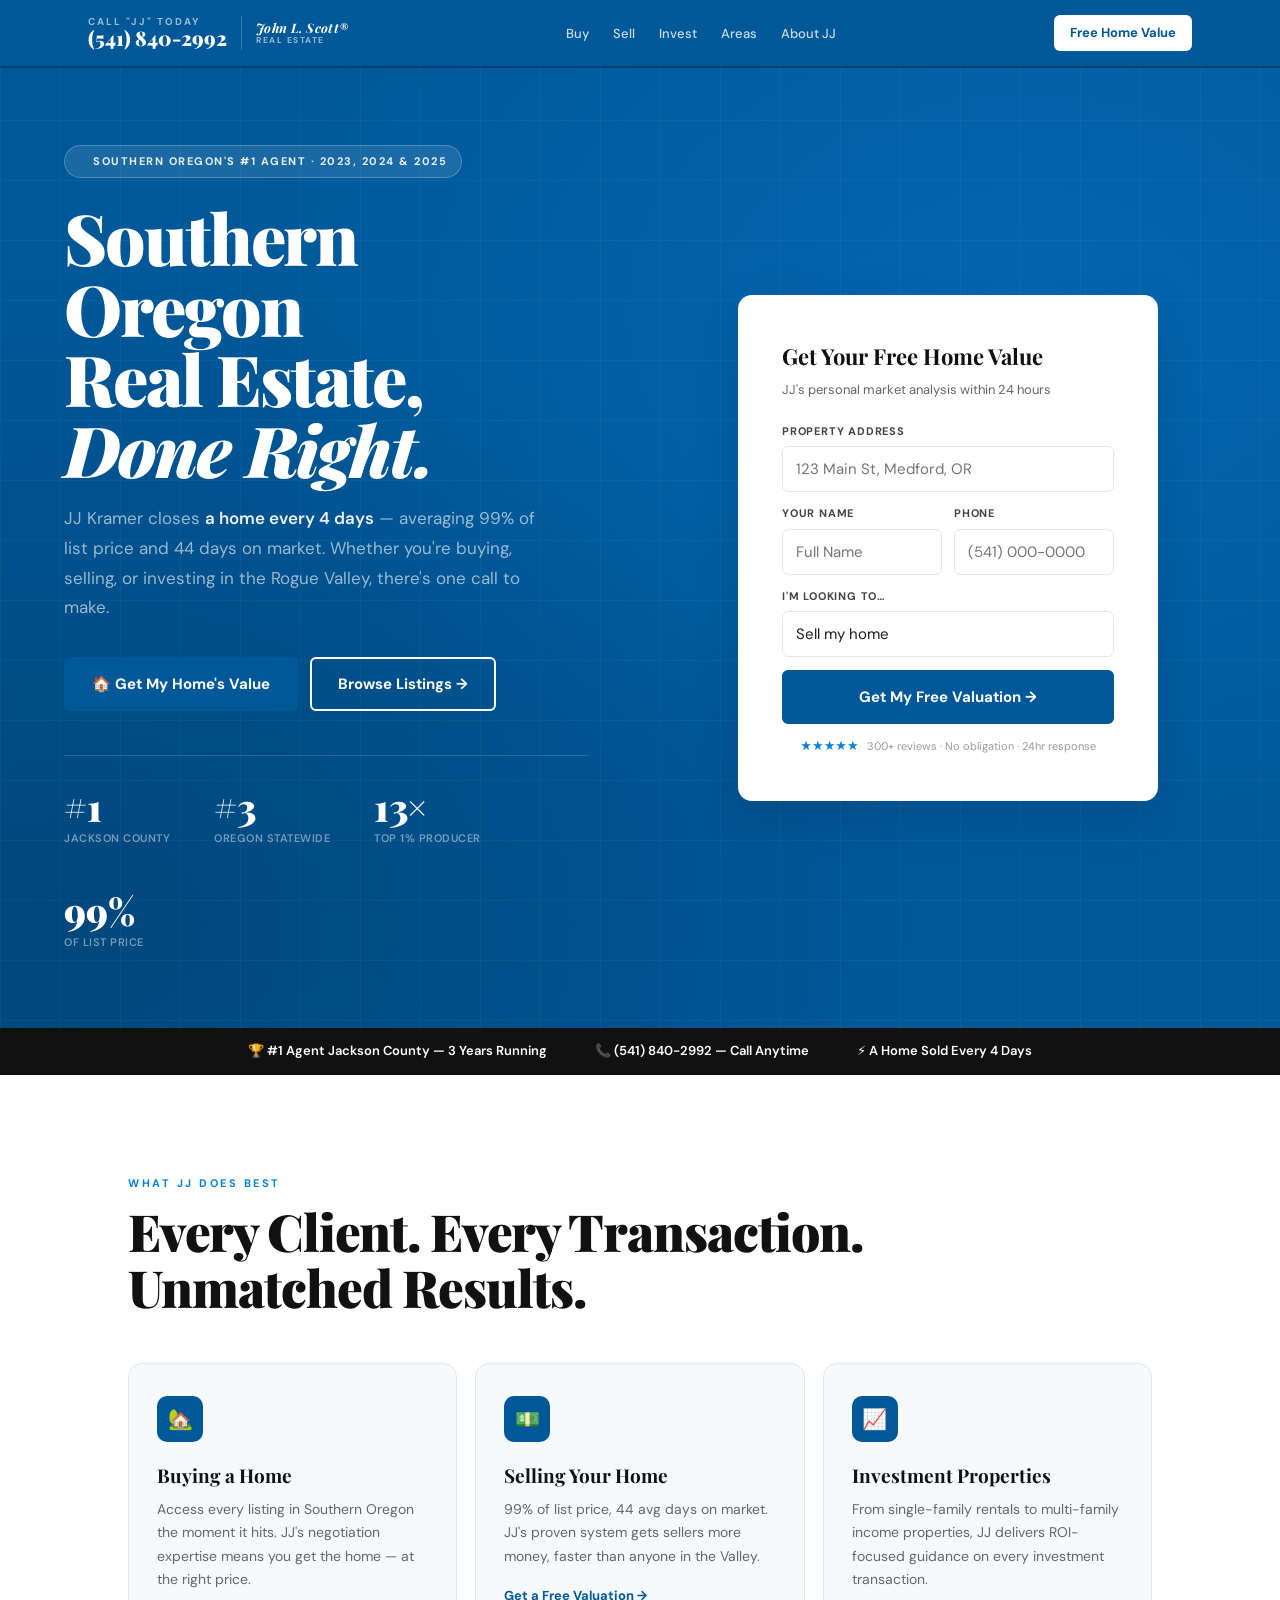
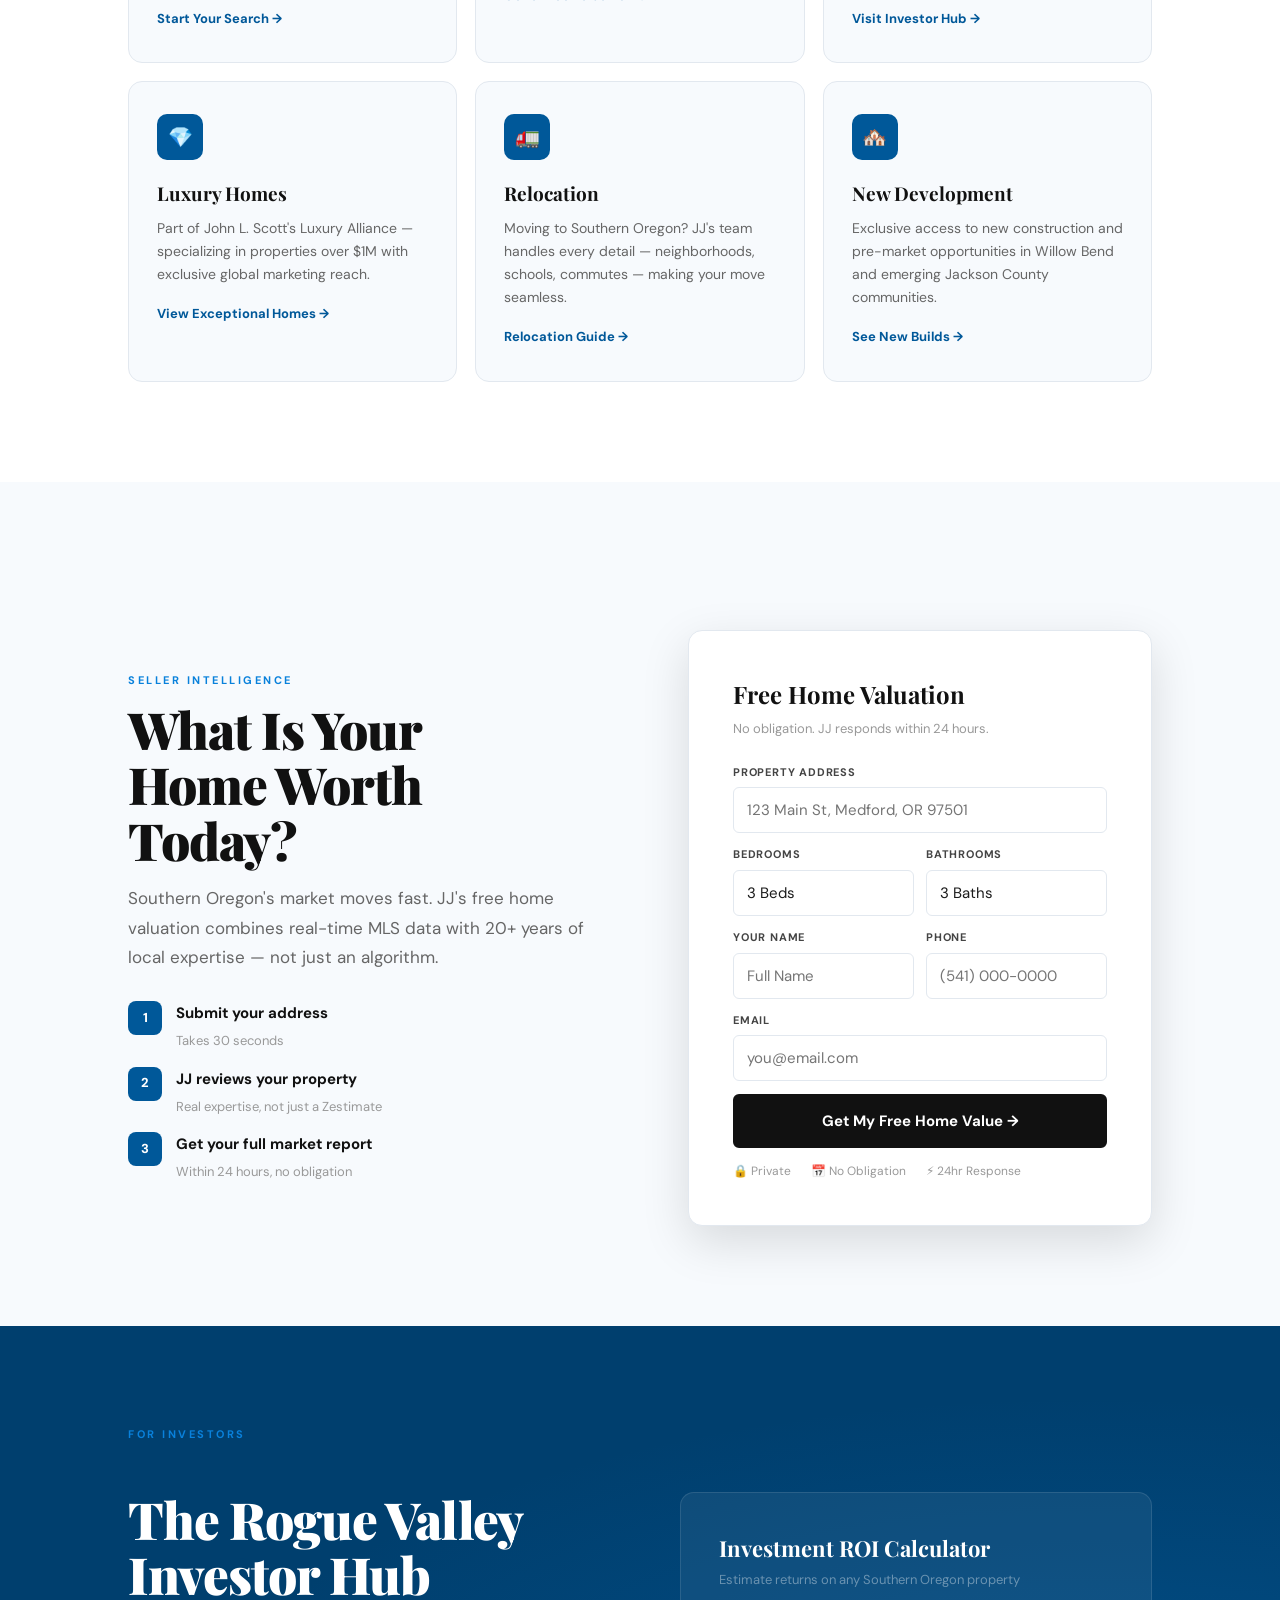
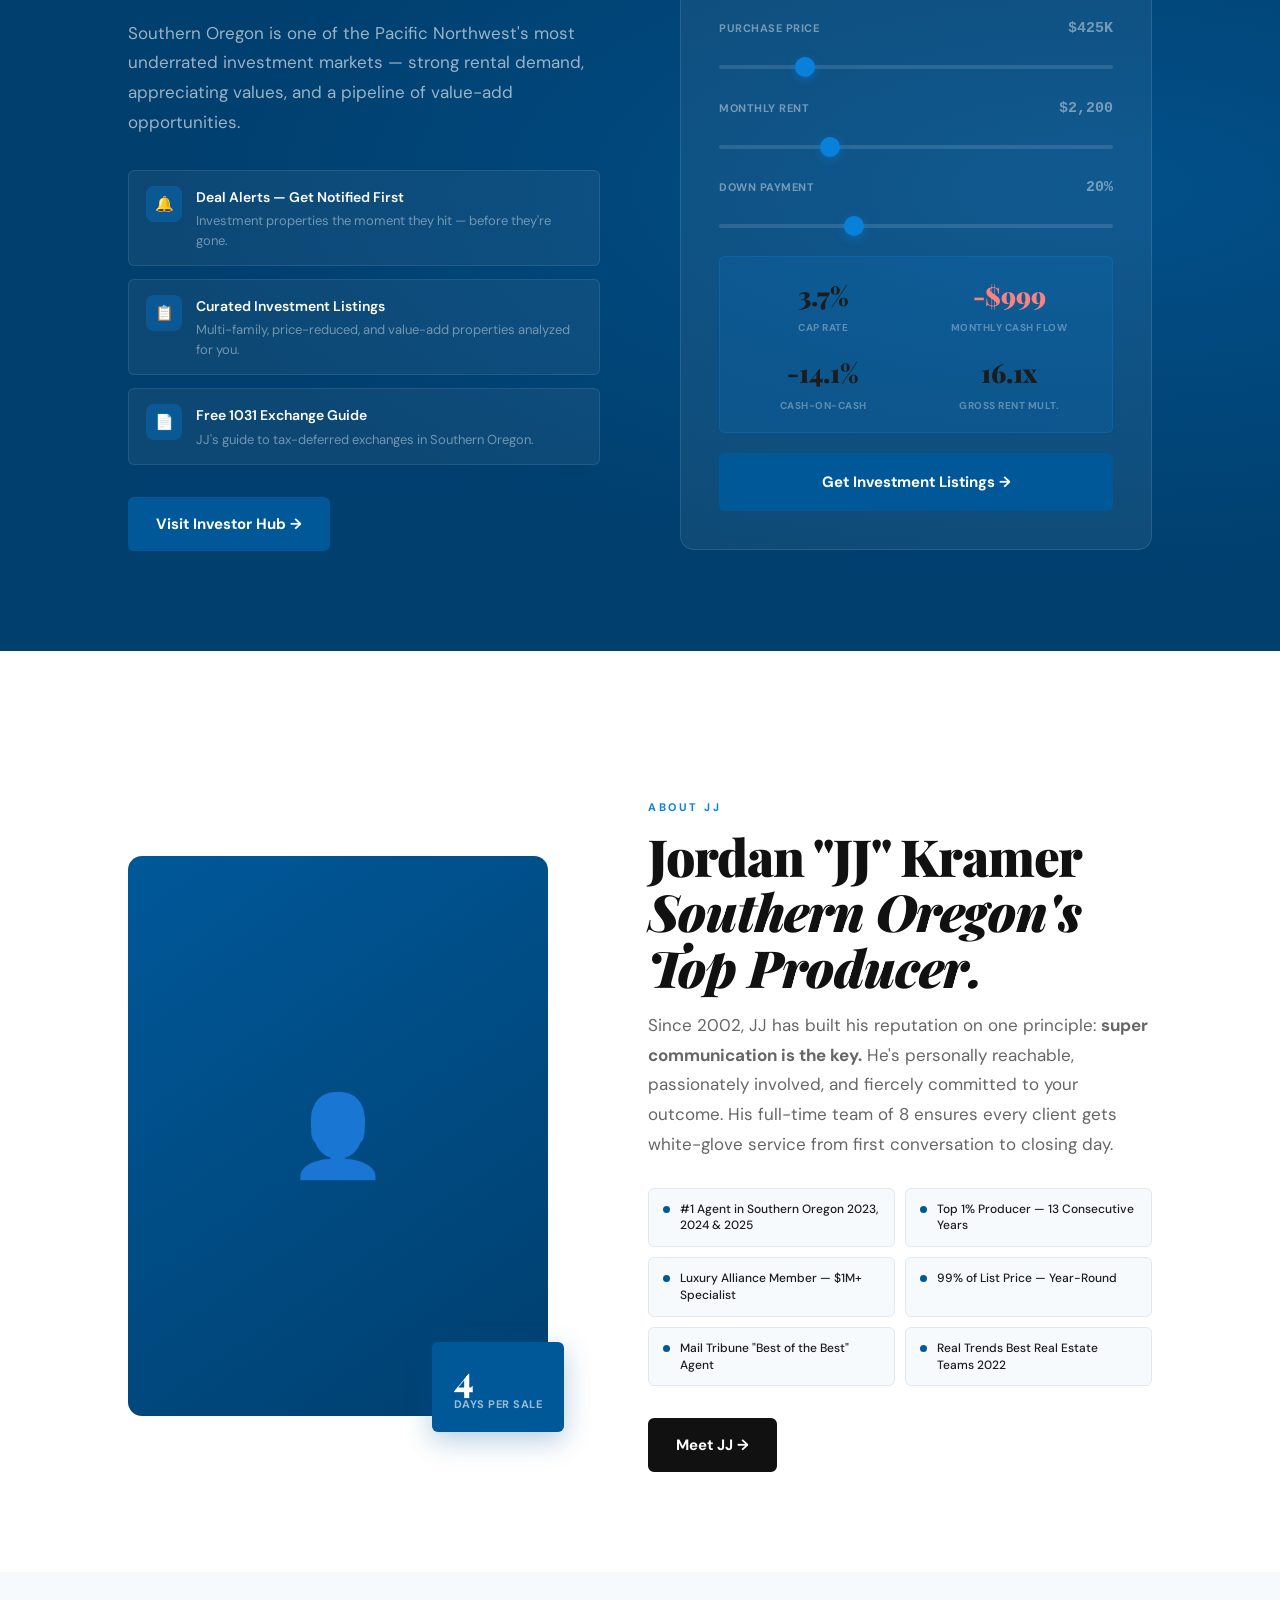
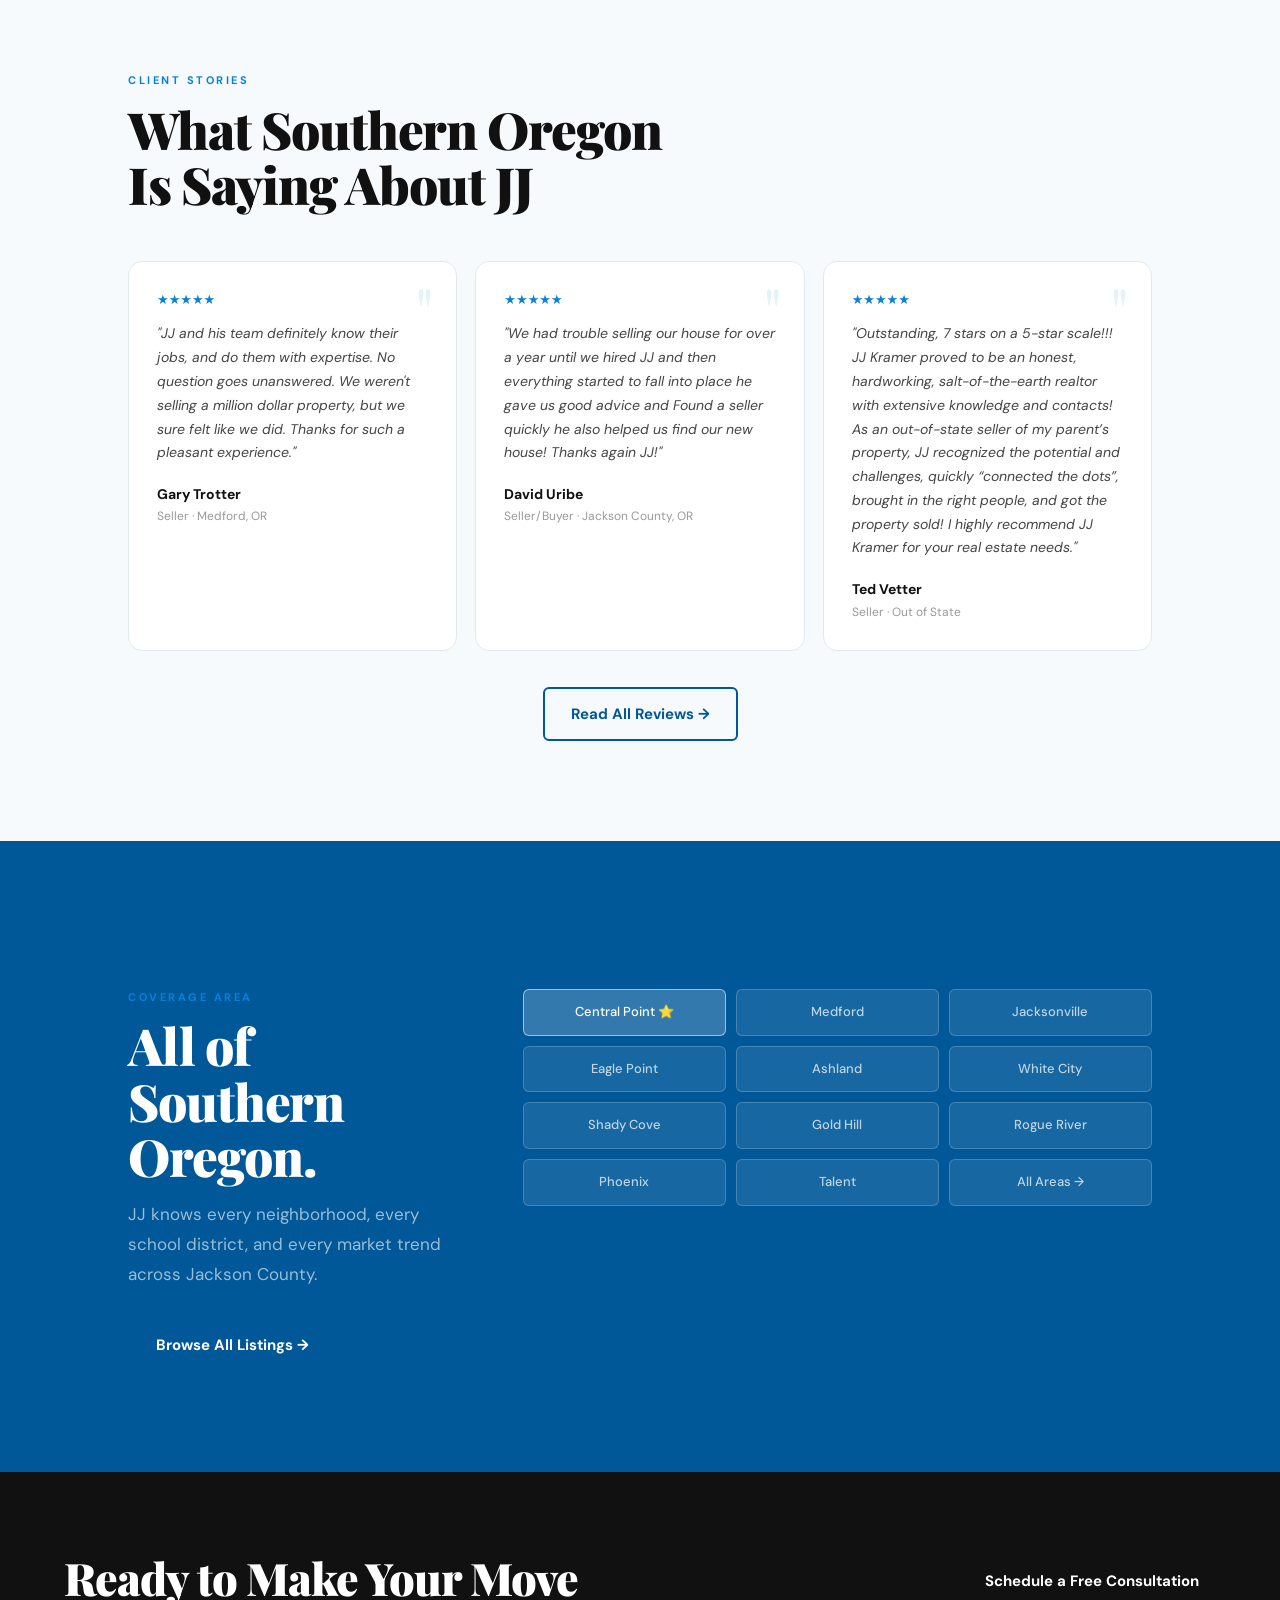
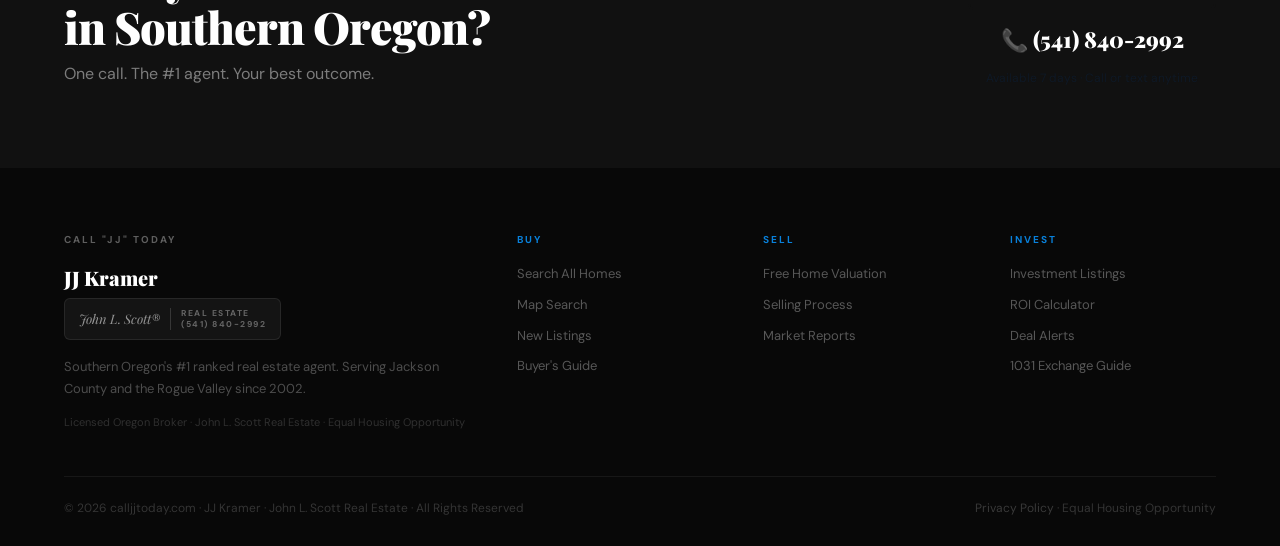
==== commit 0f9900c2: "minor updates to copy & reviews" ====
--- a/index.html
+++ b/index.html
@@ -84,7 +84,7 @@
     <!-- Netlify form requires hidden input for form-name -->
     <div class="hero-card">
       <h3>Get Your Free Home Value</h3>
-      <p>Instant estimate + JJ's personal market analysis within 24 hours</p>
+      <p>JJ's personal market analysis within 24 hours</p>
 
       <form id="hero-form" name="home-valuation-hero" method="POST" data-netlify="true" netlify-honeypot="bot-field">
         <input type="hidden" name="form-name" value="home-valuation-hero">
@@ -118,7 +118,7 @@
         <button type="submit" class="btn btn-primary btn-full">Get My Free Valuation →</button>
         <div class="form-trust">
           <div class="stars">★★★★★</div>
-          <span>500+ reviews · No obligation · 24hr response</span>
+          <span>300+ reviews · No obligation · 24hr response</span>
         </div>
       </form>
 
@@ -138,7 +138,6 @@
   <div class="trust-item">🏆 #1 Agent Jackson County — 3 Years Running</div>
   <div class="trust-item">📞 (541) 840-2992 — Call Anytime</div>
   <div class="trust-item">⚡ A Home Sold Every 4 Days</div>
-  <div class="trust-item">💰 99% of List Price, Every Time</div>
 </div>
 
 <!-- ══════════════════════════════════════════════
@@ -410,21 +409,22 @@
     <div class="testimonials-grid">
       <div class="testimonial-card fade-up">
         <div class="t-stars">★★★★★</div>
-        <p class="t-text">"The best real estate professionals to work with. Literally the most knowledgeable agent in the Rogue Valley — you can tell real estate is JJ's passion."</p>
-        <div class="t-author">Matt Smith</div>
-        <div class="t-detail">Buyer · Medford, OR</div>
+        <p class="t-text">"JJ and his team definitely know their jobs, and do them with expertise. No question goes unanswered. We weren't selling a million dollar property, but we sure felt like we did. Thanks for such a pleasant experience."</p>
+        <div class="t-author">Gary Trotter</div>
+        <div class="t-detail">Seller · Medford, OR</div>
       </div>
       <div class="testimonial-card fade-up">
         <div class="t-stars">★★★★★</div>
-        <p class="t-text">"I have purchased and sold 10 homes with several great agents — none compare to the professional experience I had with JJ and his team."</p>
-        <div class="t-author">M. Gremillion</div>
-        <div class="t-detail">Seller · Jackson County, OR</div>
+        <p class="t-text">"We had trouble selling our house for over a year until we hired JJ and then everything started to fall into place he gave us good advice and Found a seller quickly he also helped us find our new house! Thanks again JJ!"</p>
+        <div class="t-author">David Uribe</div>
+        <div class="t-detail">Seller/Buyer · Jackson County, OR</div>
       </div>
       <div class="testimonial-card fade-up">
         <div class="t-stars">★★★★★</div>
-        <p class="t-text">"JJ hit a home run selling my house very quickly. Great communication the whole way through. This team absolutely knows what they're doing."</p>
-        <div class="t-author">J. Whites</div>
-        <div class="t-detail">Seller · Rogue Valley, OR</div>
+        <p class="t-text">"Outstanding, 7 stars on a 5-star scale!!!
+JJ Kramer proved to be an honest, hardworking, salt-of-the-earth realtor with extensive knowledge and contacts! As an out-of-state seller of my parent’s property, JJ recognized the potential and challenges, quickly “connected the dots”, brought in the right people, and got the property sold! I highly recommend JJ Kramer for your real estate needs."</p>
+        <div class="t-author">Ted Vetter</div>
+        <div class="t-detail">Seller · Out of State</div>
       </div>
     </div>
     <div style="text-align:center;margin-top:36px">
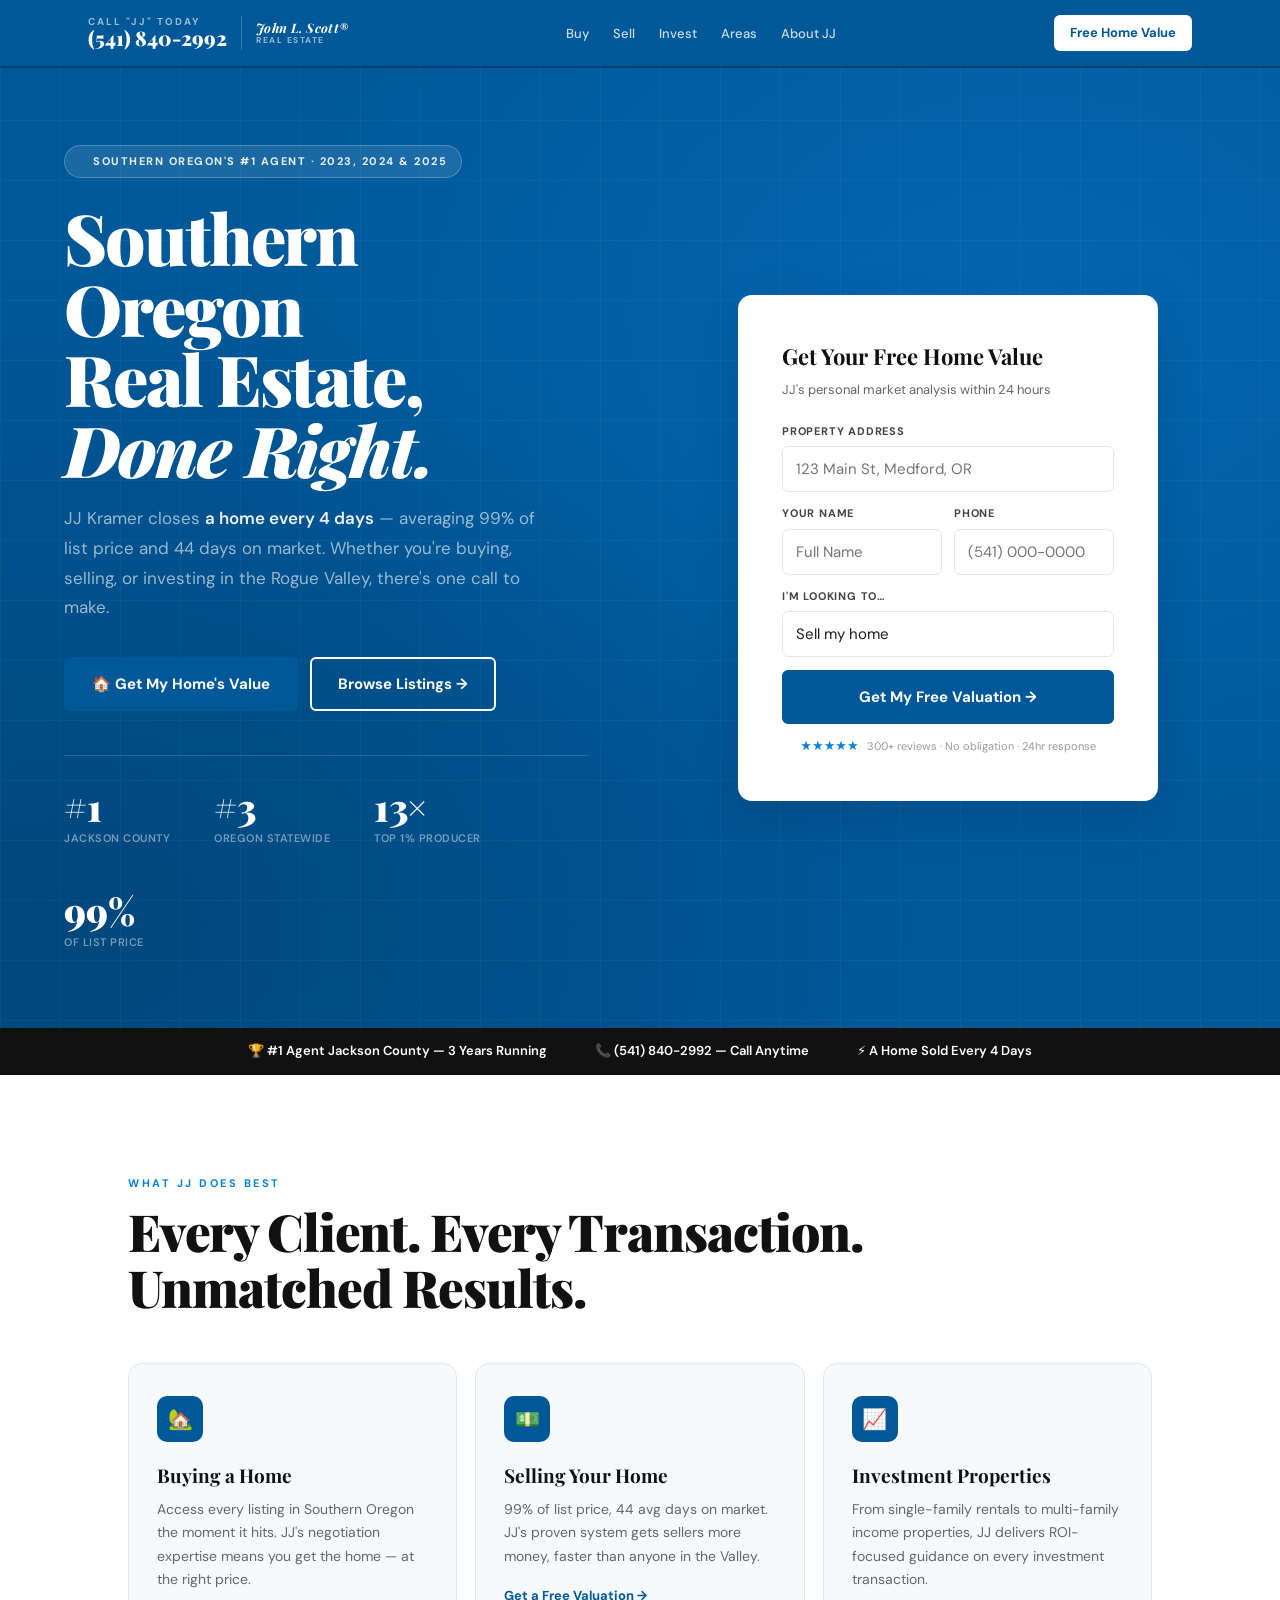
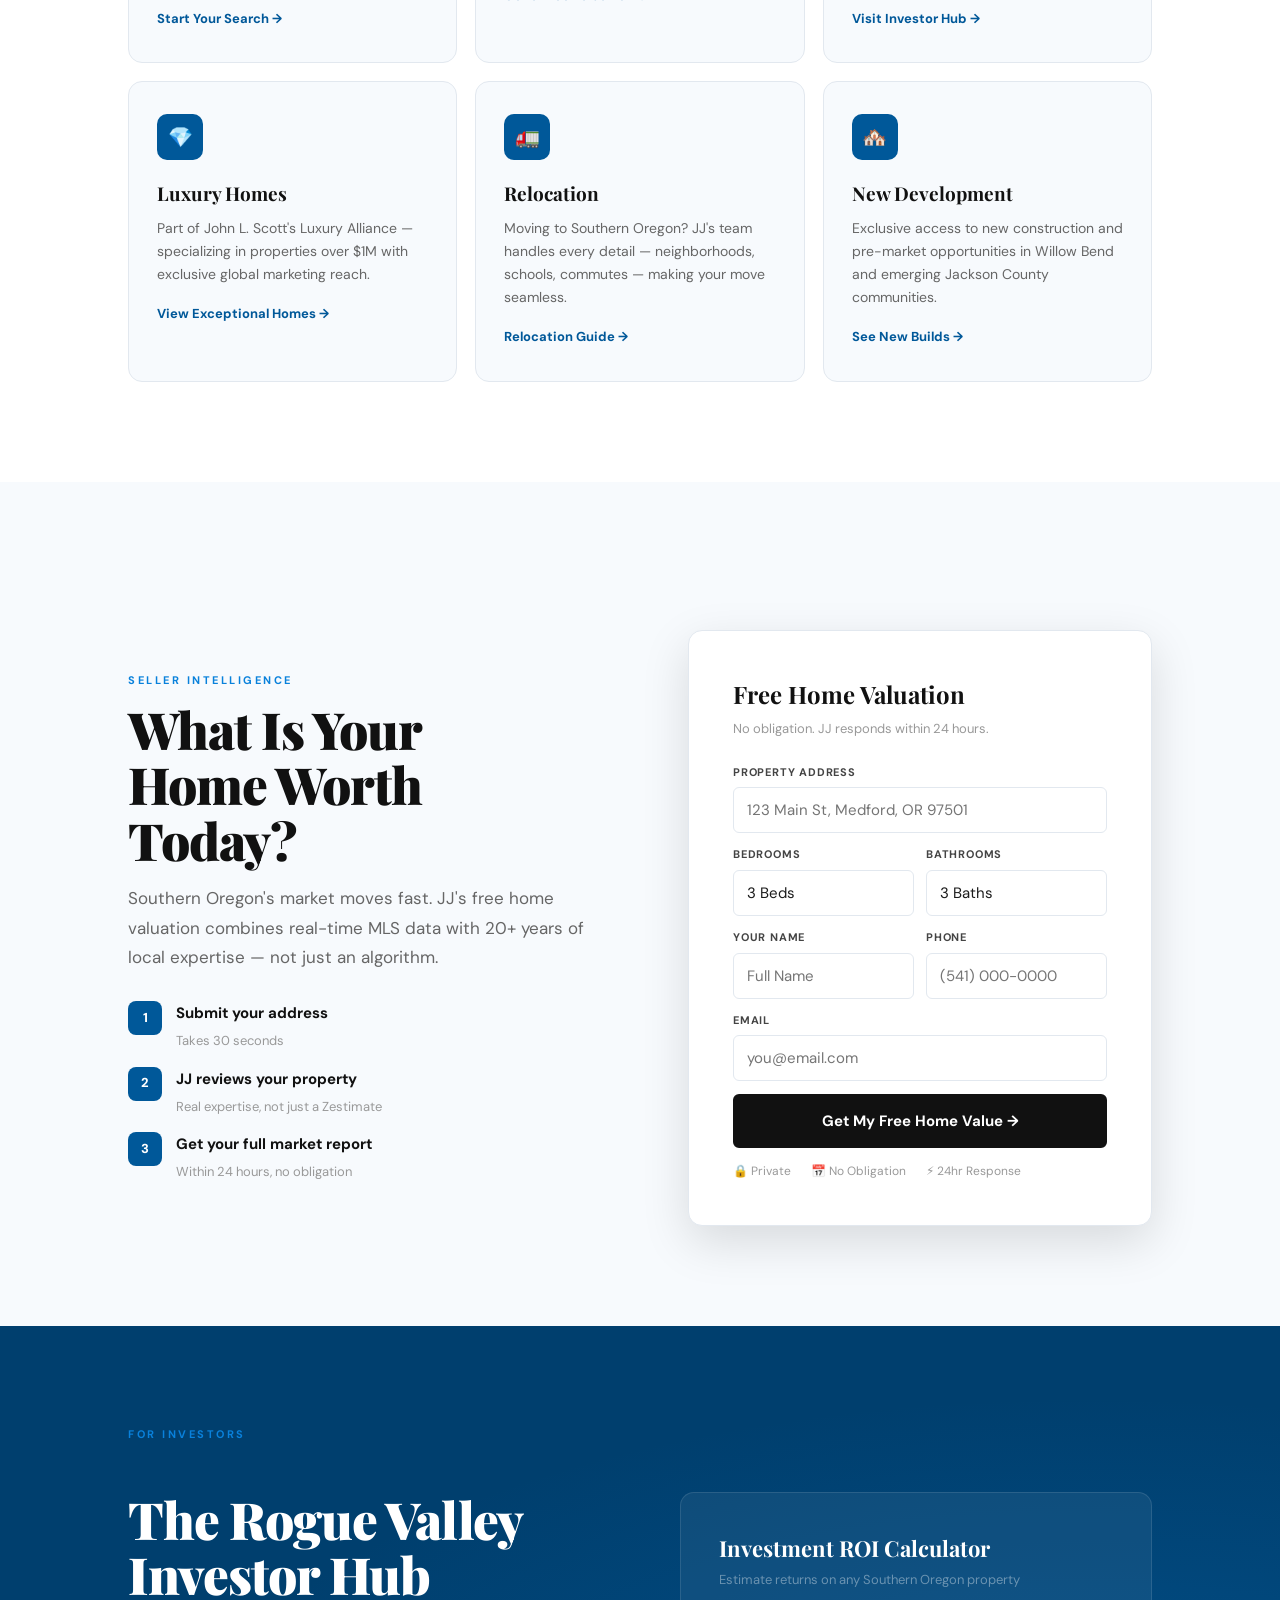
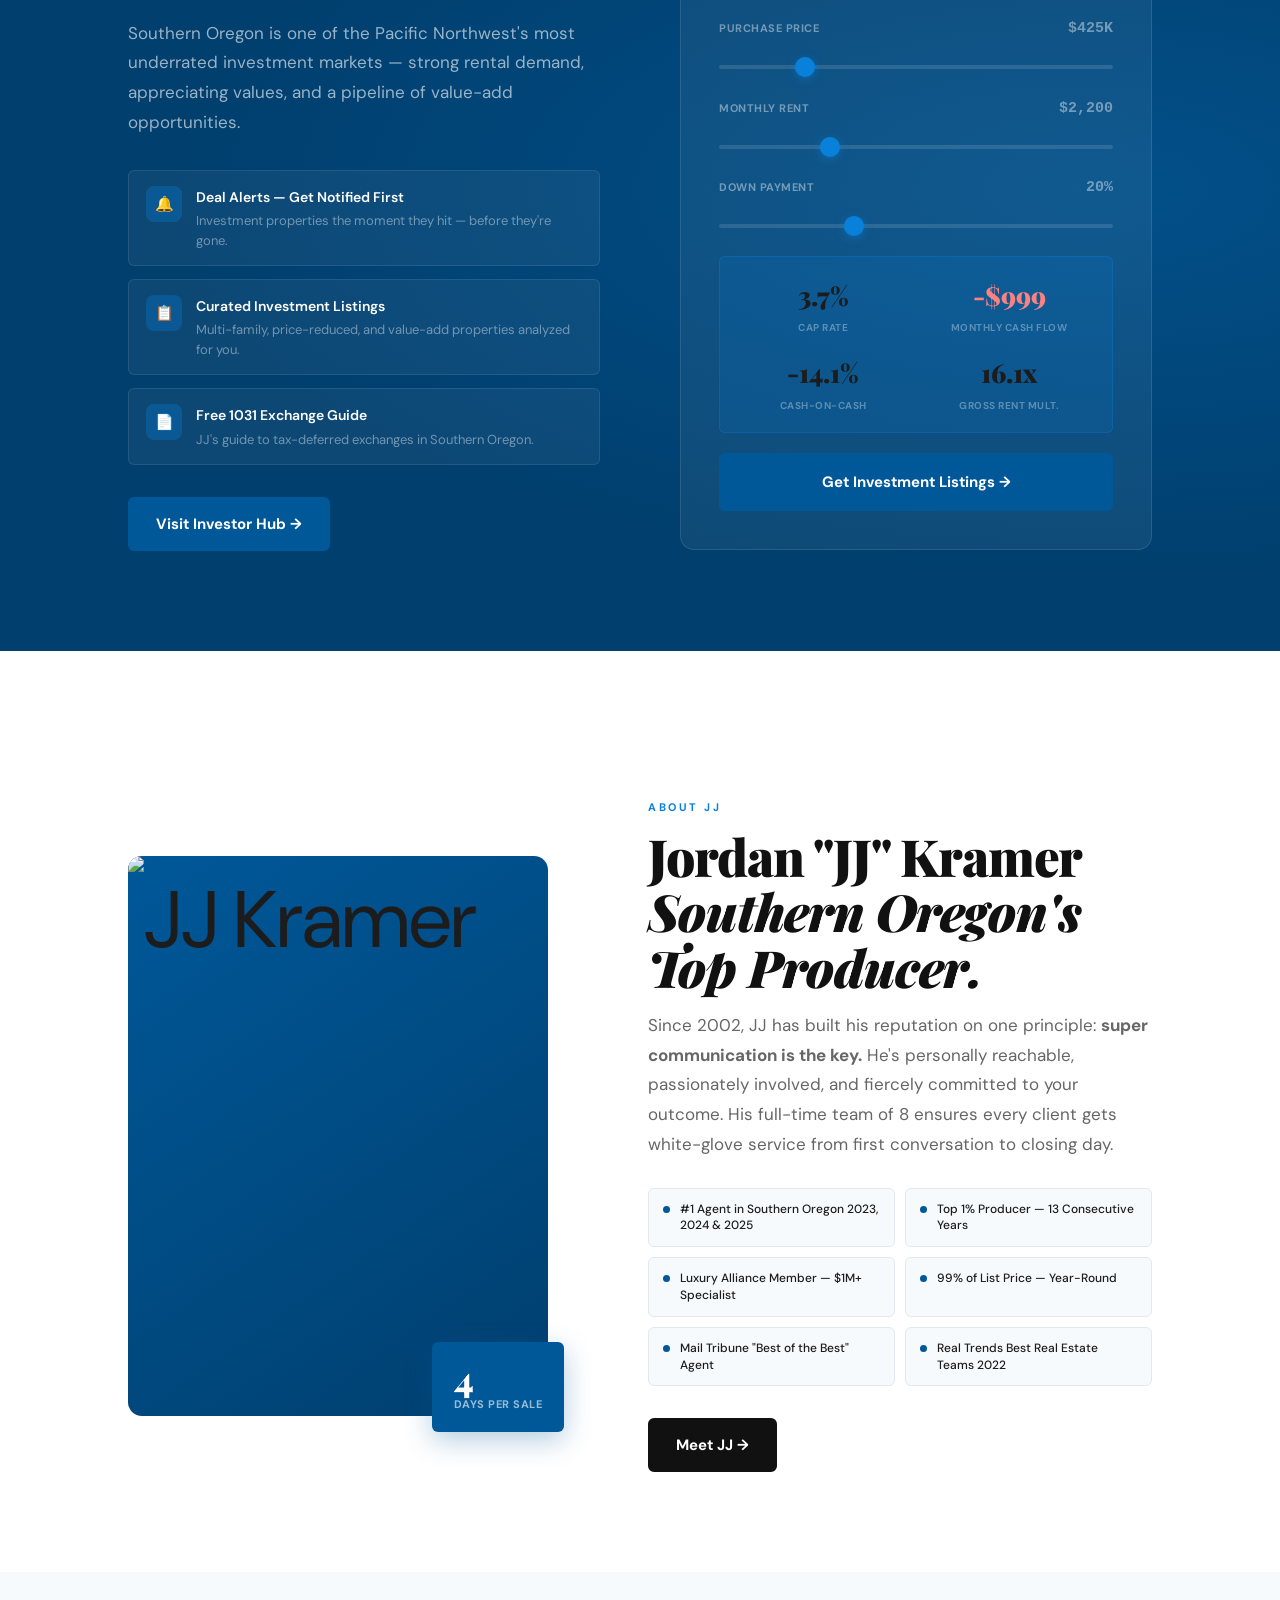
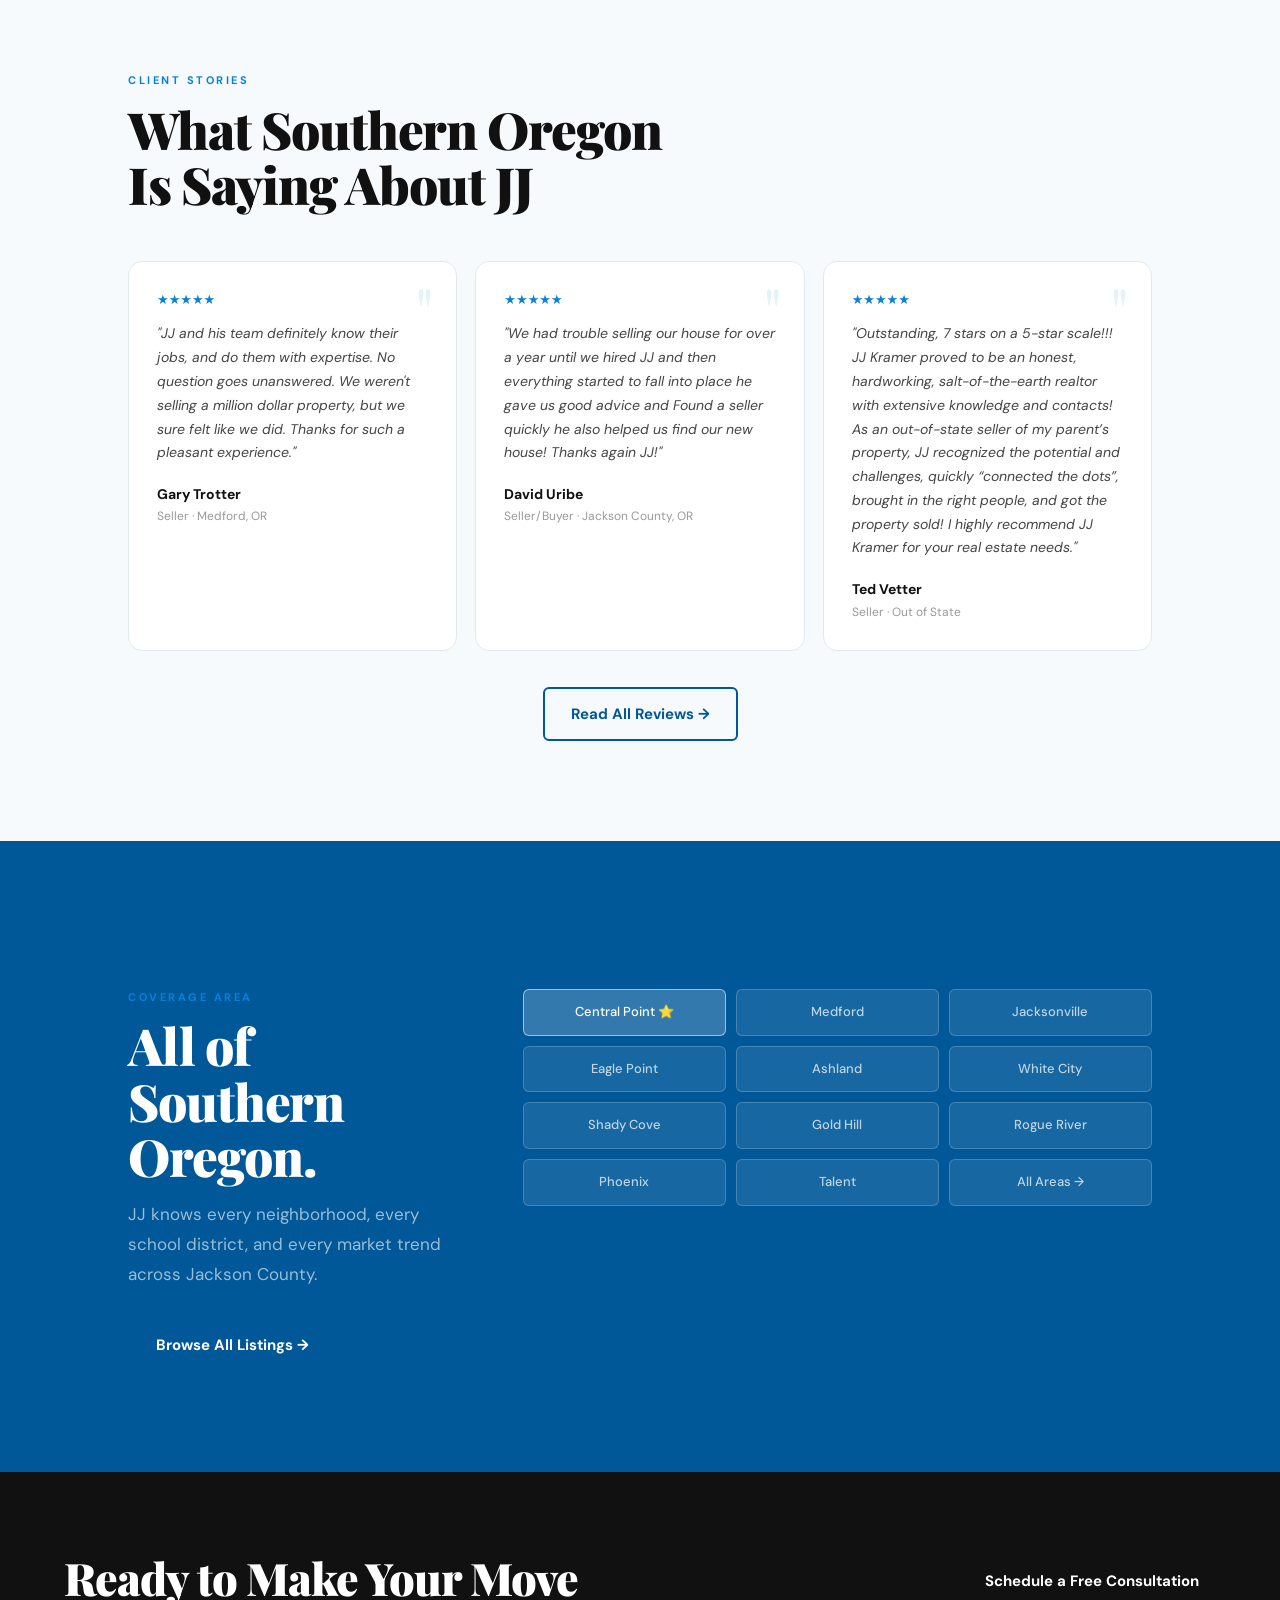
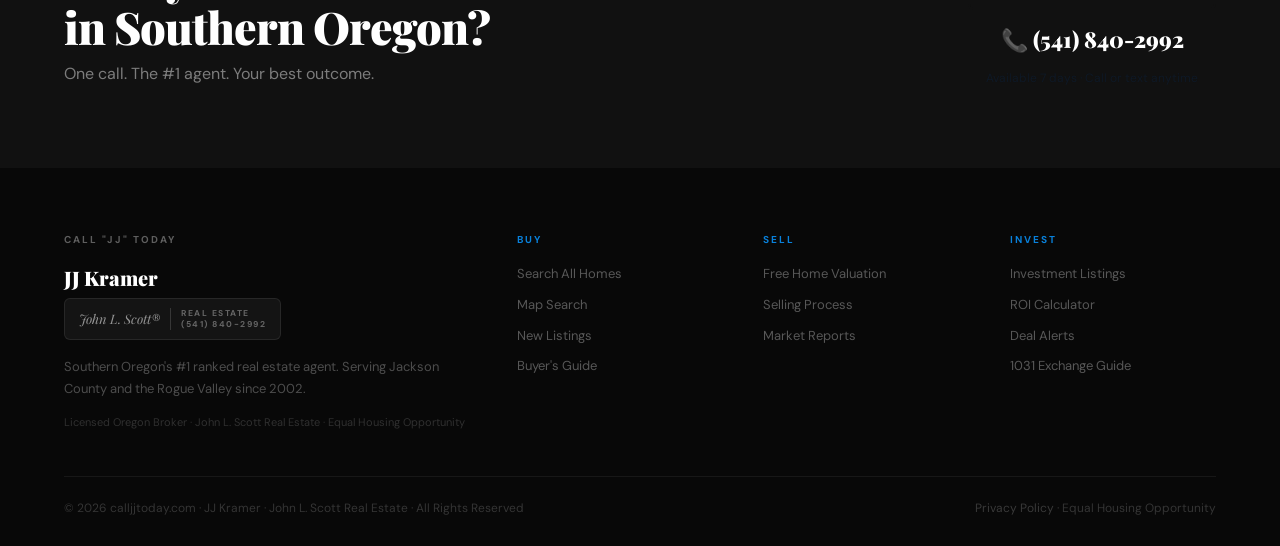
==== commit a5bbb77a: "add JJ profile pic" ====
--- a/index.html
+++ b/index.html
@@ -373,8 +373,7 @@
     <div class="about-grid">
       <div class="about-img-wrap fade-up">
         <div class="about-img">
-          <!-- Replace with JJ's actual photo: <img src="/images/jj-kramer.jpg" alt="JJ Kramer"> -->
-          <span>👤</span>
+          <img src="https://jls-documents-prod.s3.amazonaws.com/public/users/300001800-8599b928/Website%20Build%202025/JJ-Kramer-headshot-3.jpg" alt="JJ Kramer">
         </div>
         <div class="about-badge">
           <div class="num">4</div>
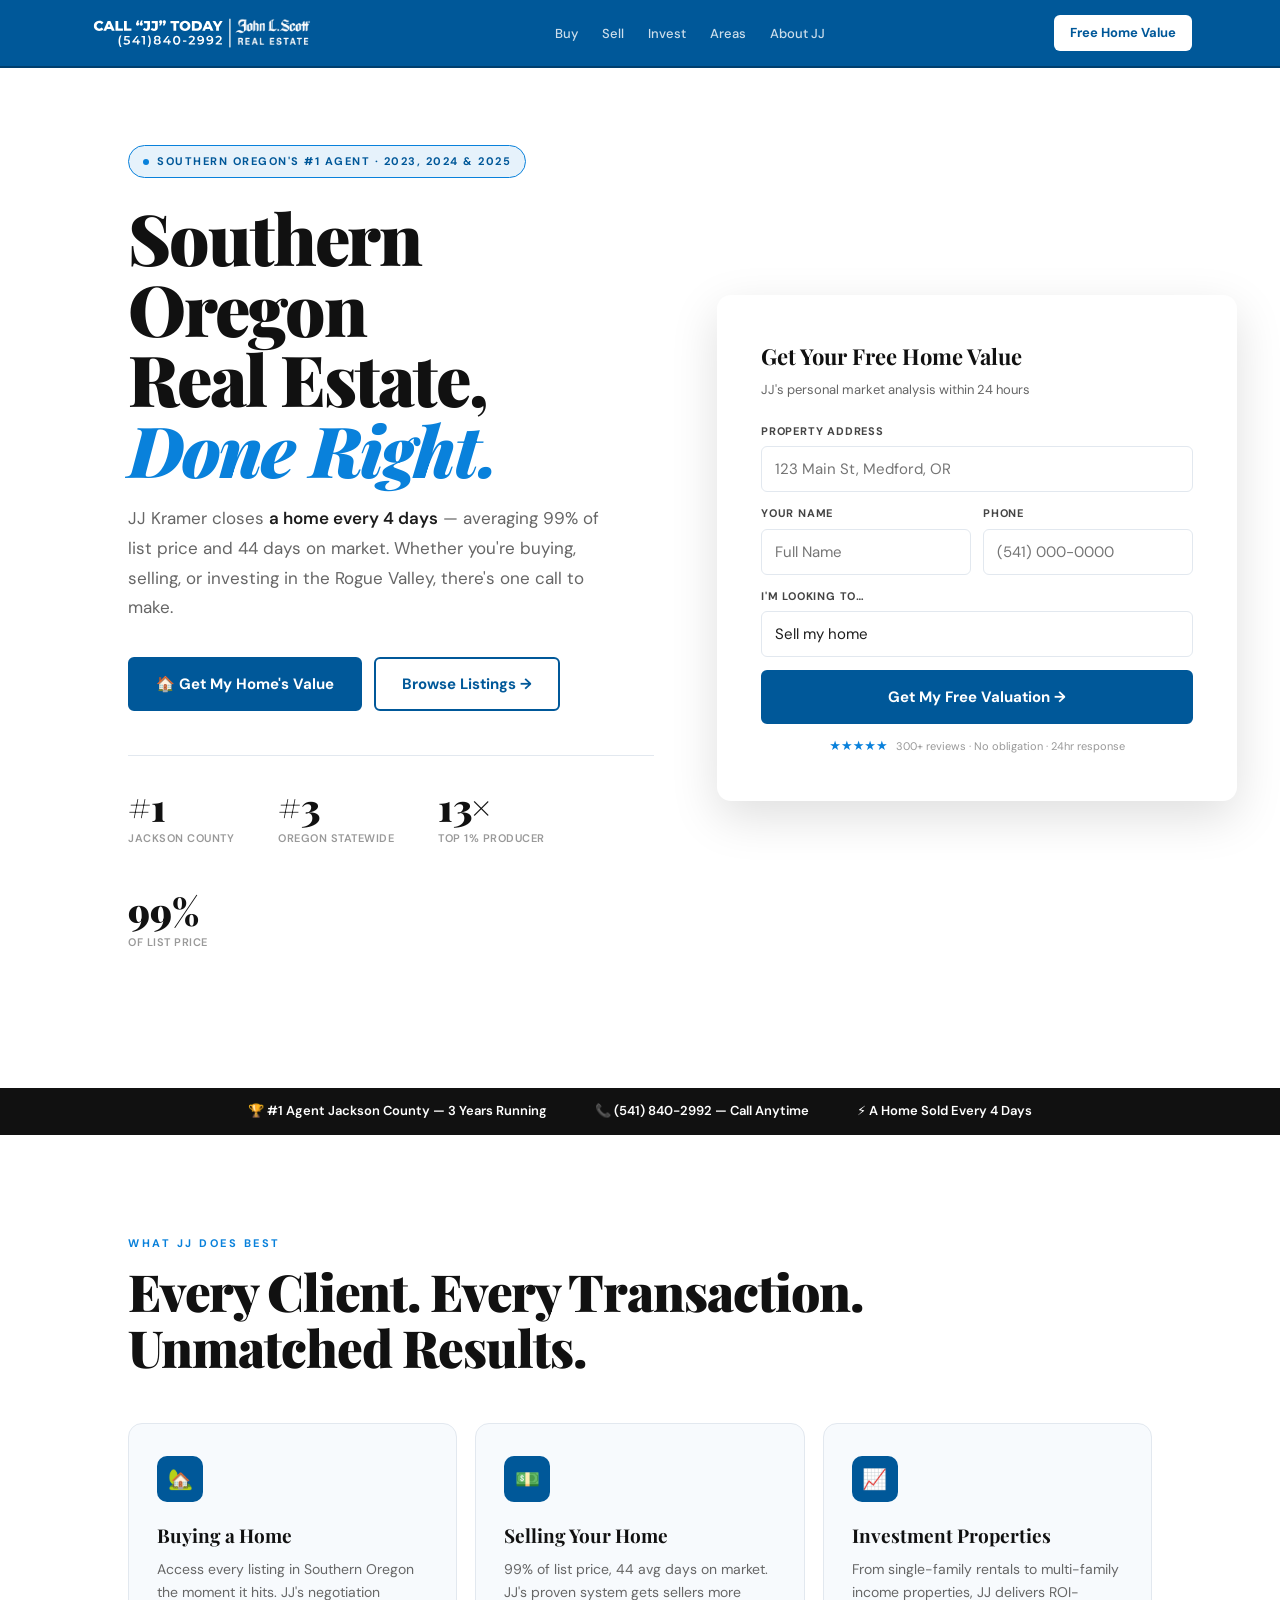
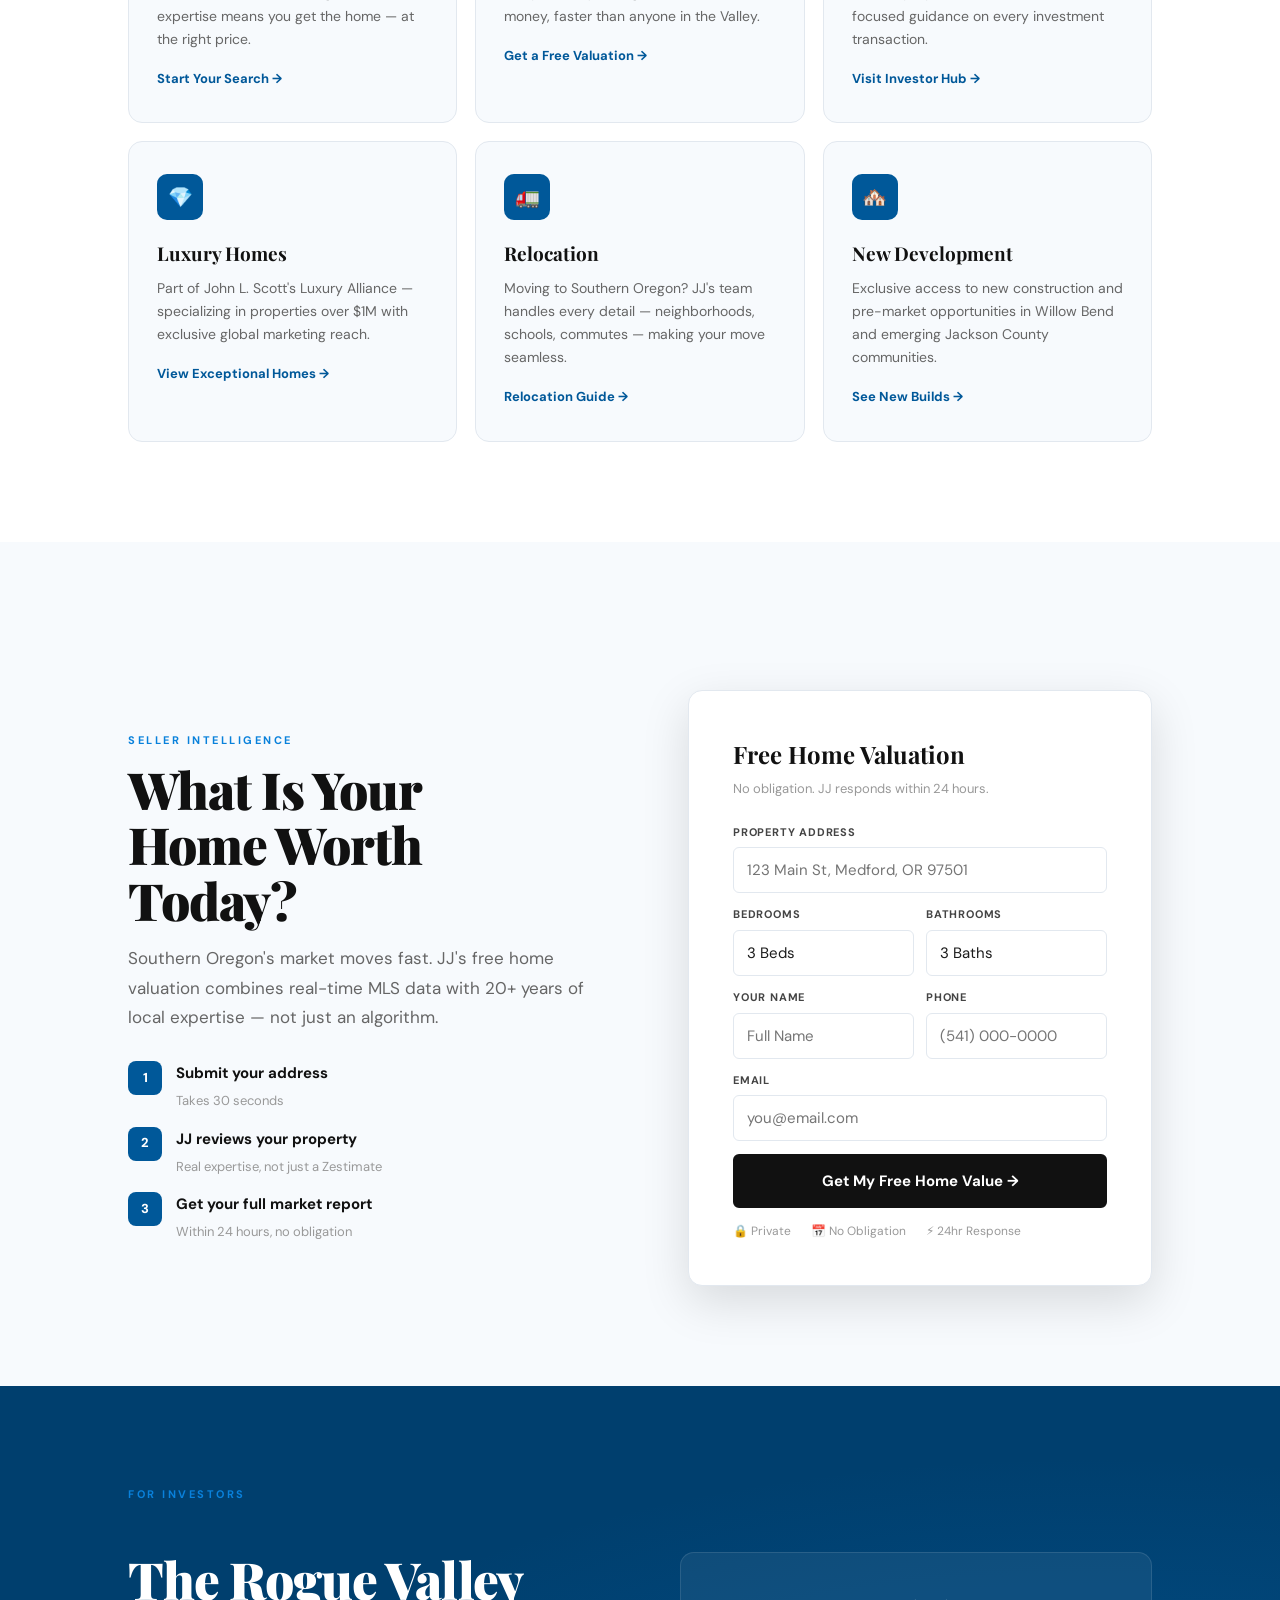
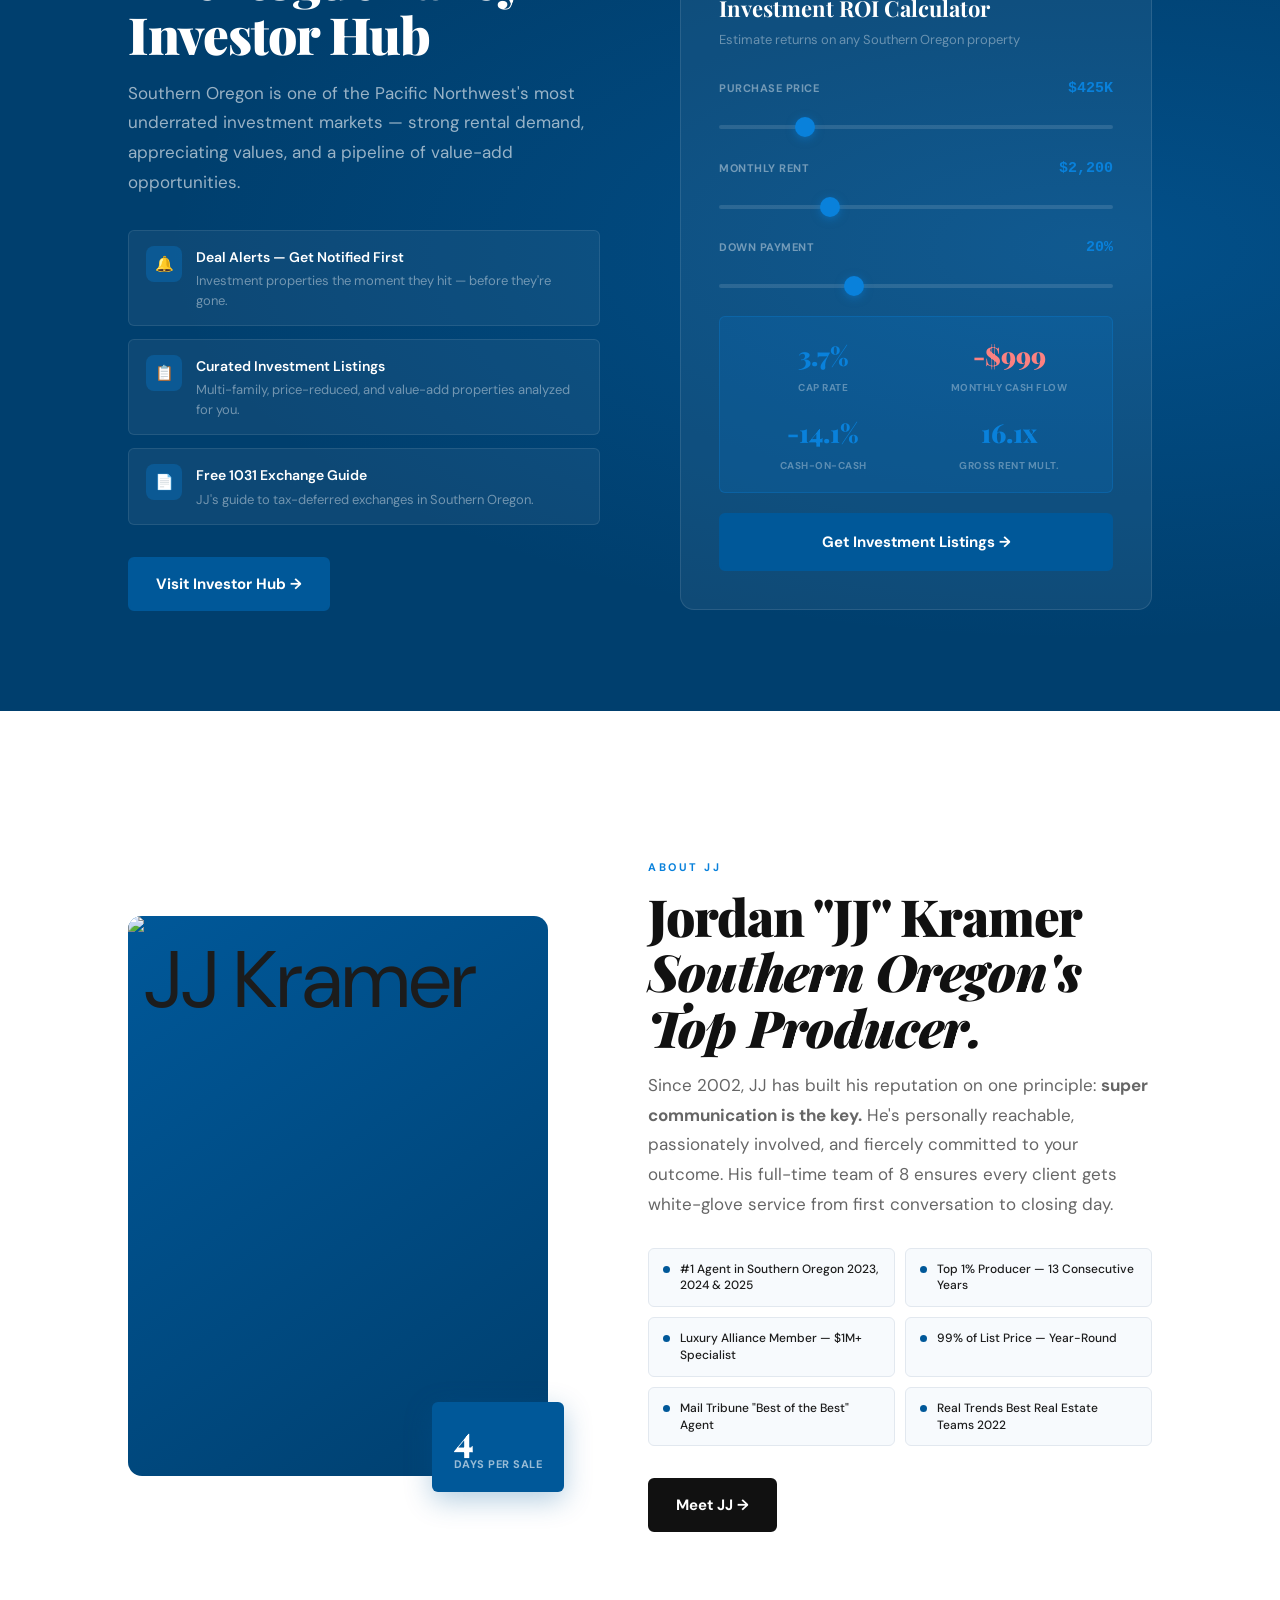
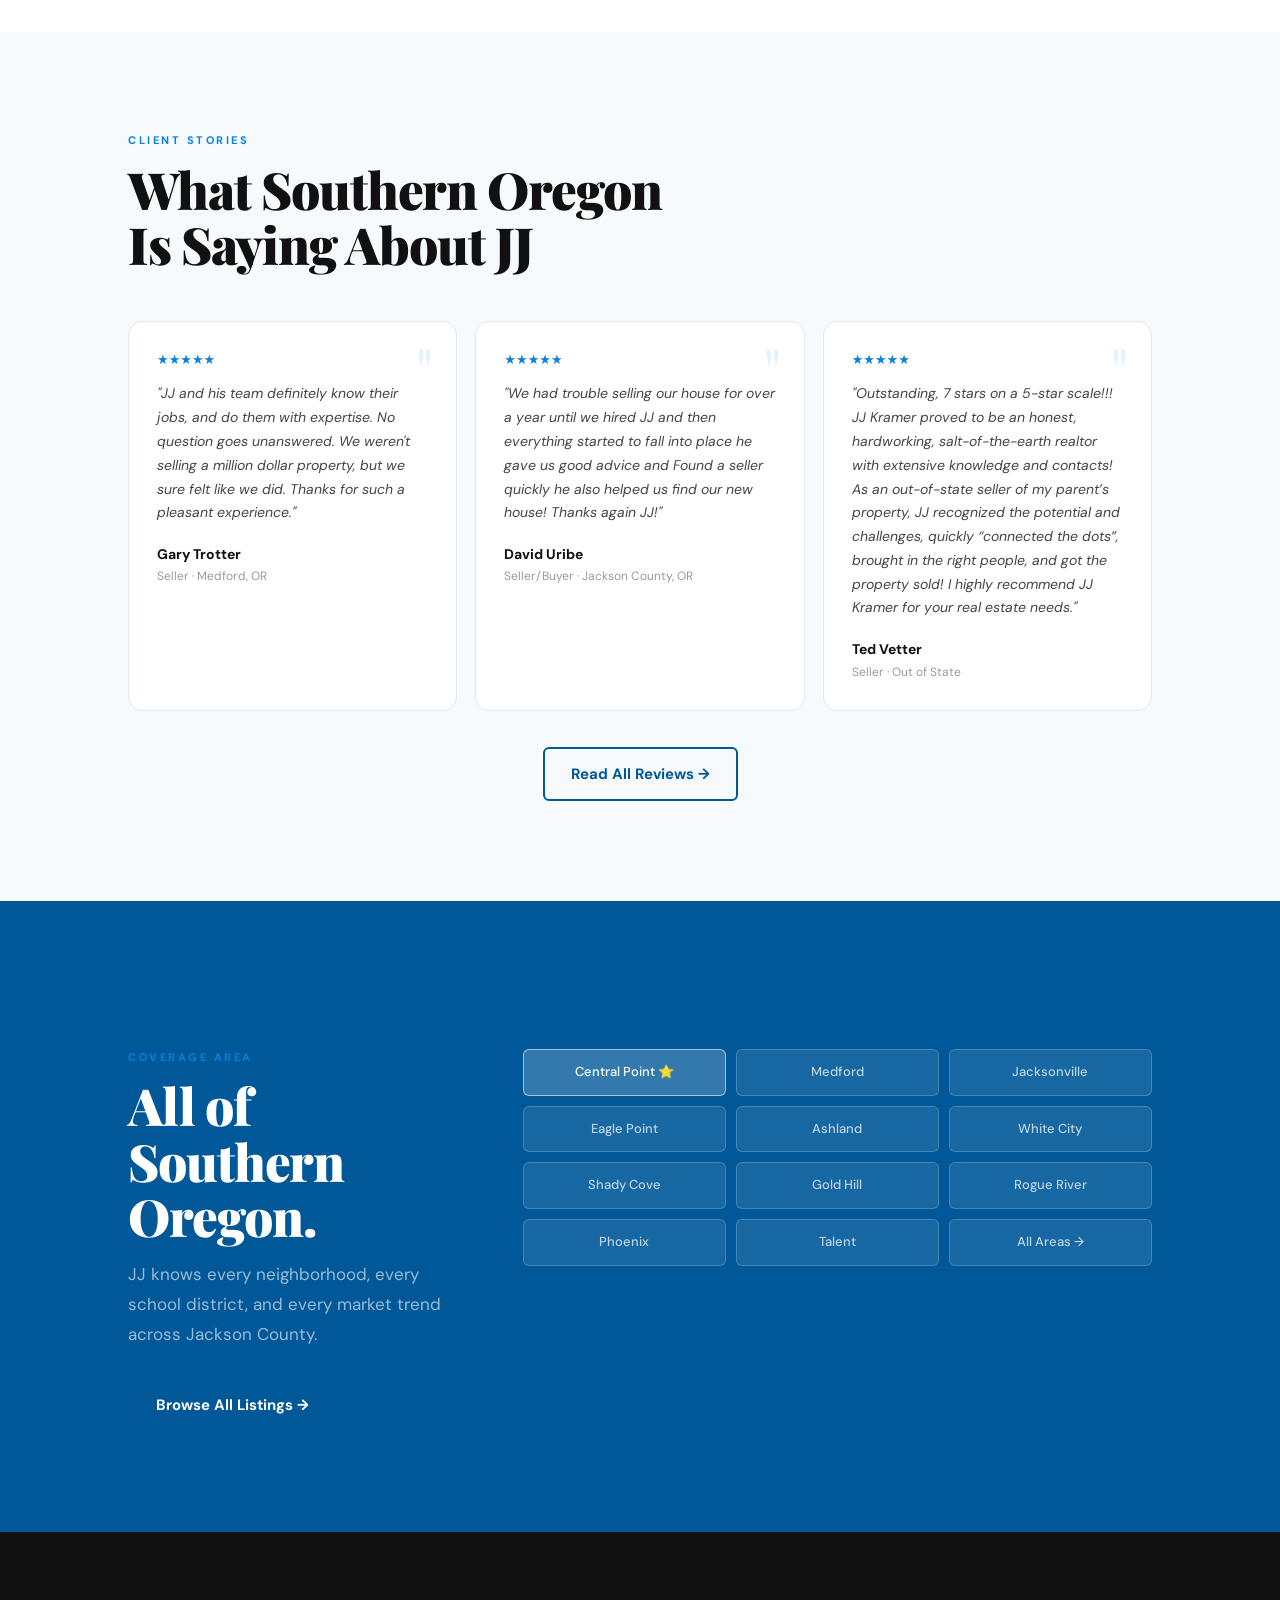
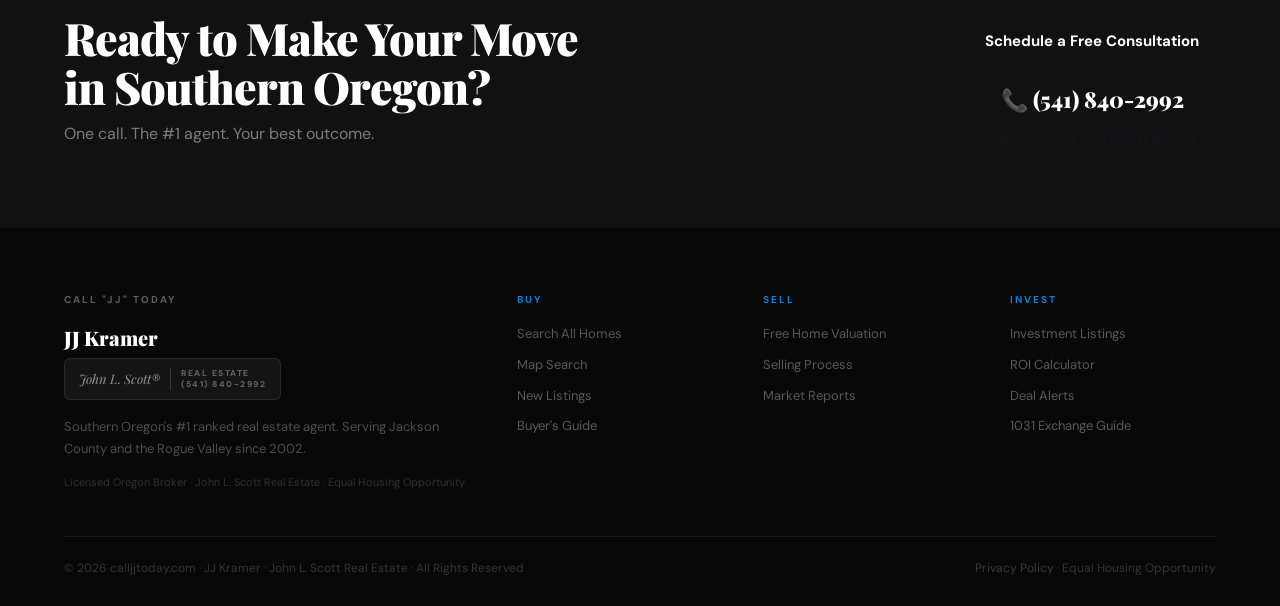
==== commit f45e81d0: "style and css changes" ====
--- a/index.html
+++ b/index.html
@@ -42,6 +42,8 @@
   <div class="hero-bg"></div>
   <div class="hero-grid-overlay"></div>
 
+  <div class="hero-inner"></div>
+
   <div class="hero-left">
     <div class="hero-badge">
       <div class="hero-badge-dot"></div>
@@ -58,7 +60,7 @@
     </p>
     <div class="hero-ctas">
       <a href="/pages/sell.html" class="btn btn-primary">🏠 Get My Home's Value</a>
-      <a href="/pages/buy.html" class="btn btn-secondary light">Browse Listings →</a>
+      <a href="/pages/buy.html" class="btn btn-secondary">Browse Listings →</a>
     </div>
     <div class="hero-stats">
       <div>
@@ -128,6 +130,8 @@
         <p>JJ will personally review your property and reach out within 24 hours.</p>
       </div>
     </div>
+  </div>
+
   </div>
 </section>
 
--- a/css/style.css
+++ b/css/style.css
@@ -12,6 +12,7 @@
   --blue:        #005899;
   --blue-dark:   #003F6E;
   --blue-light:  #0981DB;
+  --blue-bright: #0981DB;
   --blue-pale:   #E6F2FB;
   --black:       #000000;
 
@@ -140,30 +141,47 @@
 
 /* ── HERO ── */
 .hero {
-  min-height: 100svh; background: var(--blue); padding-top: 68px;
-  position: relative; overflow: hidden;
-  display: grid; grid-template-columns: 1fr 1fr; align-items: center;
-}
+  min-height: 100svh;
+  background: var(--white);
+  padding-top: 68px;
+  position: relative;
+  overflow: hidden;
+  display: grid;
+  grid-template-columns: 1fr 1fr;
+  grid-template-rows: 1fr;
+  gap: 60px;
+  align-items: center;
+  padding-left: clamp(20px, 10vw, 180px);
+  padding-right: clamp(20px, 4vw, 40px);
+}
+
 .hero-bg {
-  position: absolute; inset: 0; pointer-events: none;
-  background:
-    radial-gradient(ellipse at 80% 30%, rgba(9,129,219,0.35) 0%, transparent 55%),
-    radial-gradient(ellipse at 5% 90%, rgba(0,63,110,0.7) 0%, transparent 50%);
-}
+  display: none;
+}
+
 .hero-grid-overlay {
-  position: absolute; inset: 0; opacity: 0.04; pointer-events: none;
+  position: absolute;
+  inset: 0;
+  opacity: 0.04;
+  pointer-events: none;
   background-image: linear-gradient(rgba(255,255,255,1) 1px, transparent 1px), linear-gradient(90deg, rgba(255,255,255,1) 1px, transparent 1px);
   background-size: 60px 60px;
 }
+
 .hero-left {
-  position: relative; z-index: 2;
-  padding: clamp(40px,6vw,80px) clamp(20px,4vw,60px) clamp(40px,6vw,80px) clamp(20px,5vw,80px);
-}
+  position: relative;
+  z-index: 2;
+  padding: clamp(40px,6vw,80px) 0;
+  grid-column: 1;
+  grid-row: 1;
+}
+
 .hero-badge {
   display: inline-flex; align-items: center; gap: 8px;
-  background: rgba(255,255,255,0.1); border: 1px solid rgba(255,255,255,0.22);
-  color: rgba(255,255,255,0.9); font-size: 11px; font-weight: 700; letter-spacing: 1.5px;
+  background: var(--blue-pale); border: 1px solid var(--blue-light);
+  color: var(--blue); font-size: 11px; font-weight: 700; letter-spacing: 1.5px;
   text-transform: uppercase; padding: 7px 14px; border-radius: 100px; margin-bottom: 24px;
+  white-space: normal;
 }
 .hero-badge-dot { width: 6px; height: 6px; border-radius: 50%; background: var(--blue-bright); animation: pulse 2s ease infinite; }
 @keyframes pulse { 0%,100% { opacity:1; transform:scale(1); } 50% { opacity:0.5; transform:scale(0.8); } }
@@ -171,30 +189,35 @@
 .hero-title {
   font-family: var(--font-serif);
   font-size: clamp(38px, 5.5vw, 76px); font-weight: 900;
-  line-height: 1.0; letter-spacing: -2px; color: var(--white);
+  line-height: 1.0; letter-spacing: -2px; color: var(--black);
 }
 .hero-title em { font-style: italic; color: var(--blue-bright); display: block; }
 .hero-subtitle {
-  font-size: clamp(15px,1.5vw,17px); color: rgba(255,255,255,0.6);
+  font-size: clamp(15px,1.5vw,17px); color: var(--text-light);
   line-height: 1.75; max-width: 480px; margin: 20px 0 34px;
 }
-.hero-subtitle strong { color: rgba(255,255,255,0.92); font-weight: 600; }
+.hero-subtitle strong { color: var(--text); font-weight: 600; }
 .hero-ctas { display: flex; gap: 12px; flex-wrap: wrap; }
 .hero-stats {
   display: flex; gap: clamp(24px,4vw,44px); margin-top: 44px; padding-top: 32px;
-  border-top: 1px solid rgba(255,255,255,0.15); flex-wrap: wrap;
-}
-.stat-num { font-family: var(--font-serif); font-size: clamp(26px,3vw,38px); font-weight: 900; color: var(--white); line-height: 1; }
-.stat-label { font-size: 11px; font-weight: 600; color: rgba(255,255,255,0.45); text-transform: uppercase; letter-spacing: 0.5px; margin-top: 4px; }
+  border-top: 1px solid var(--border); flex-wrap: wrap;
+}
+.stat-num { font-family: var(--font-serif); font-size: clamp(26px,3vw,38px); font-weight: 900; color: var(--black); line-height: 1; }
+.stat-label { font-size: 11px; font-weight: 600; color: var(--gray); text-transform: uppercase; letter-spacing: 0.5px; margin-top: 4px; }
 
 .hero-right {
-  position: relative; z-index: 2;
-  padding: clamp(40px,6vw,80px) clamp(20px,5vw,80px) clamp(40px,6vw,80px) clamp(20px,4vw,40px);
-  display: flex; align-items: center; justify-content: center;
+  position: relative;
+  z-index: 2;
+  padding: clamp(40px,6vw,80px) 0;
+  display: flex;
+  align-items: center;
+  justify-content: center;
+  grid-column: 2;
+  grid-row: 1;
 }
 .hero-card {
   background: var(--white); border-radius: var(--radius-lg);
-  padding: clamp(28px,4vw,44px); width: 100%; max-width: 420px;
+  padding: clamp(28px,4vw,44px); width: 100%; max-width: 520px;
   box-shadow: var(--shadow-lg);
 }
 .hero-card h3 { font-family: var(--font-serif); font-size: 22px; color: var(--black); margin-bottom: 6px; }
@@ -382,7 +405,13 @@
 /* ── RESPONSIVE ── */
 @media (max-width: 960px) {
   .hero { grid-template-columns: 1fr; }
-  .hero-right { padding-top: 0; padding-bottom: clamp(40px,6vw,60px); }
+  .hero-right { 
+    padding-top: 0; 
+    padding-bottom: clamp(40px,6vw,60px);
+    padding-left: clamp(20px,5vw,40px);
+    padding-right: clamp(20px,5vw,40px);
+    justify-content: center;
+  }
   .hero-card { max-width: 100%; }
   .val-grid, .investor-grid, .about-grid { grid-template-columns: 1fr; }
   .cta-band { grid-template-columns: 1fr; text-align: center; }
@@ -394,11 +423,32 @@
   .nav-links { display: none; }
   .nav-toggle { display: flex; }
   .nav-jls, .nav-divider { display: none; }
+  .nav-jls-logo { height: 22px; max-width: 250px; }
+  .nav-cta { display: none; }
+  .nav-brand img { height: 20px; }
   .trust-item { font-size: 12px; }
   .about-accolades { grid-template-columns: 1fr; }
   .form-row { grid-template-columns: 1fr; }
   .areas-grid { grid-template-columns: repeat(2,1fr); }
-}
+  .hero-stats { justify-content: center; text-align: center; width: 100%; }
+  .hero-left { 
+    padding-left: 20px; 
+    padding-right: 20px;
+    text-align: center;
+    display: flex;
+    flex-direction: column;
+    align-items: center;
+  }
+  .hero-badge { 
+    white-space: normal; 
+    border-radius: 12px; 
+    max-width: 280px;
+    justify-content: center;
+  }
+  .hero-subtitle { max-width: 100%; }
+  .hero-ctas { justify-content: center; }
+}
+
 @media (max-width: 480px) {
   .hero-ctas { flex-direction: column; }
   .hero-ctas .btn { width: 100%; justify-content: center; }
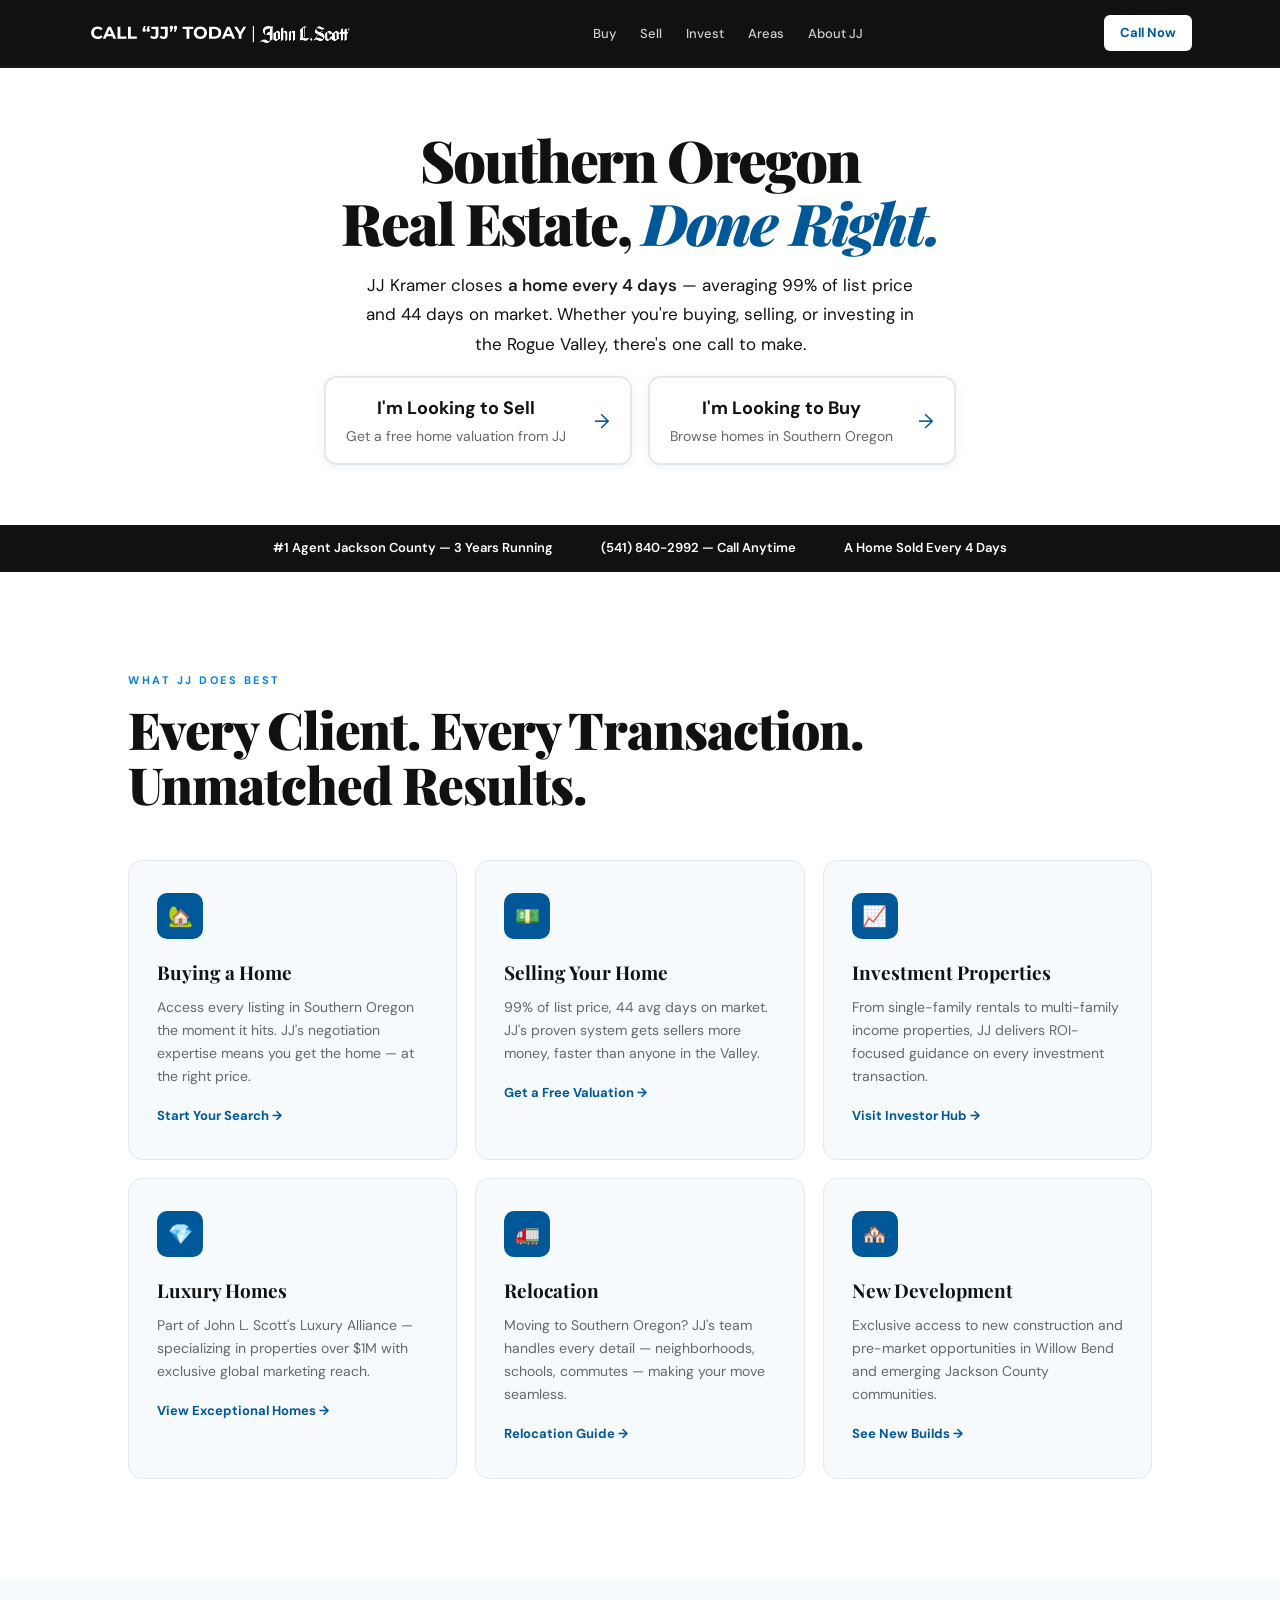
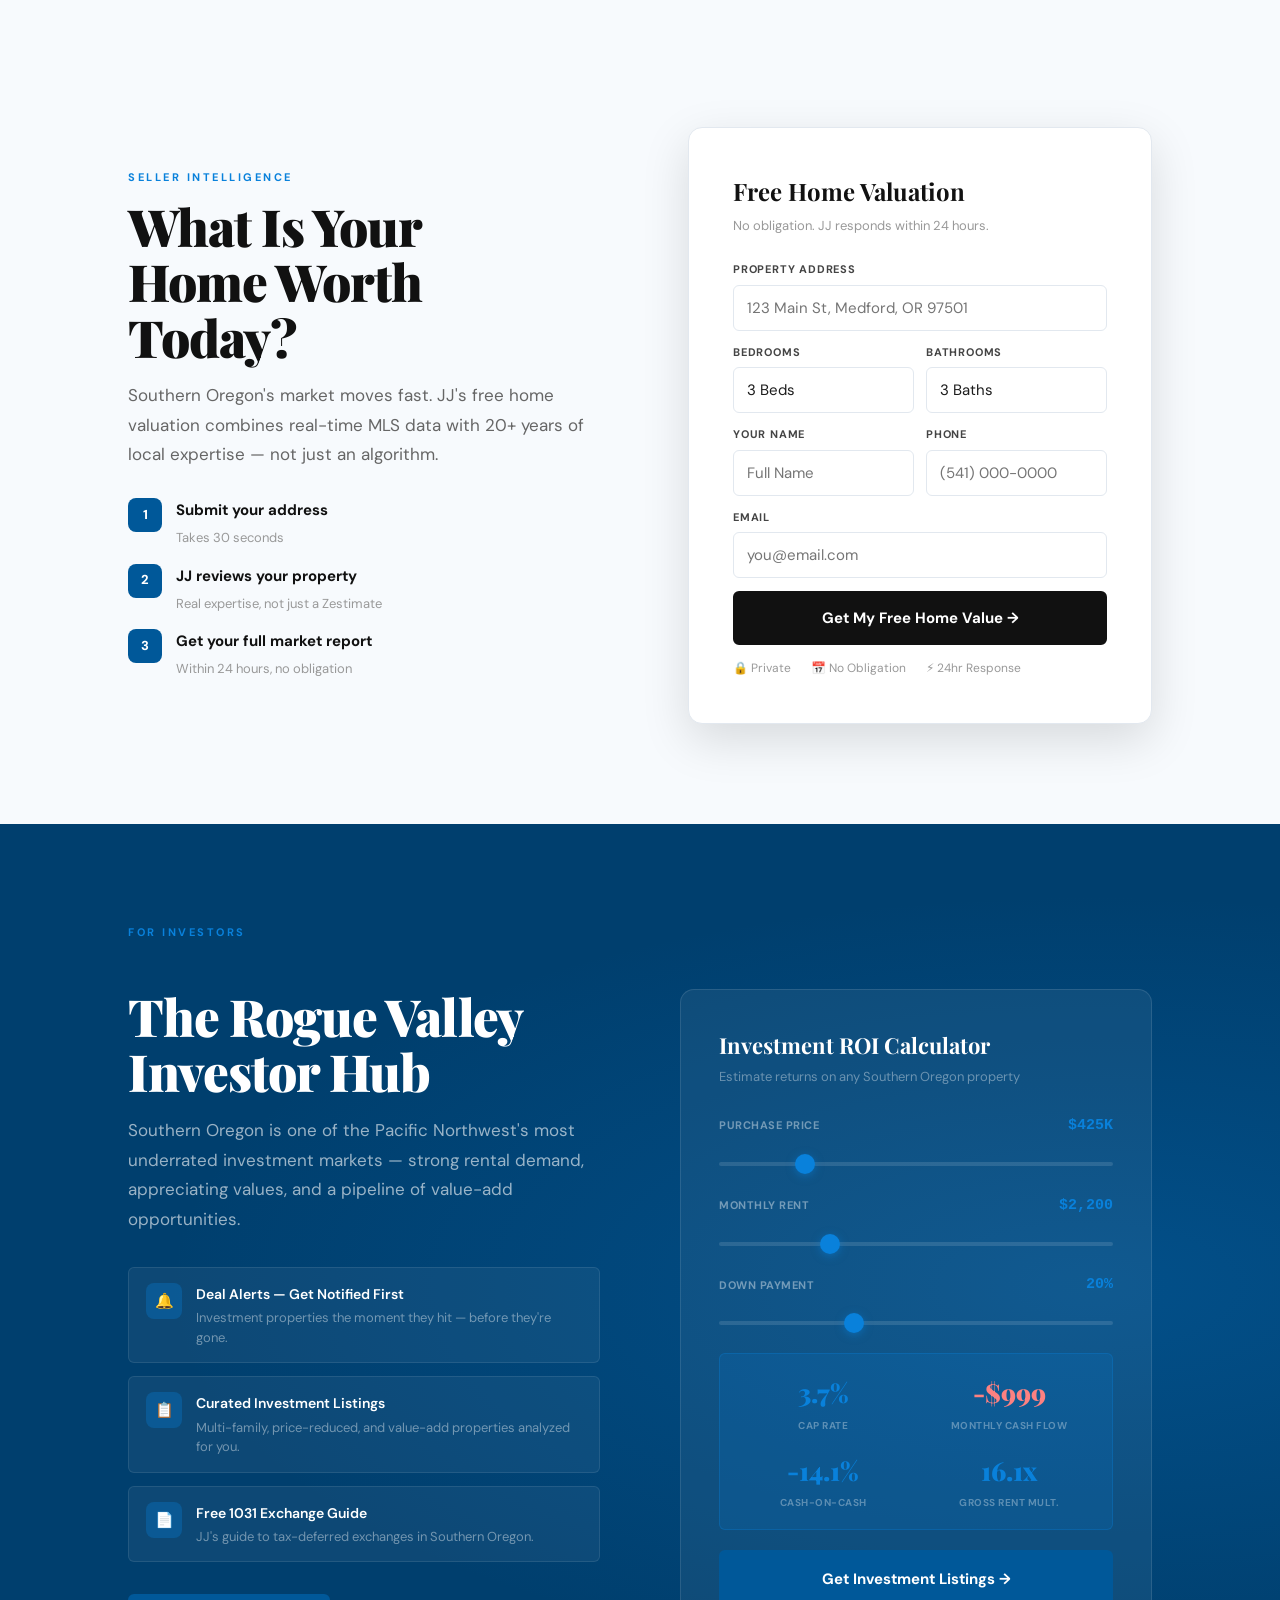
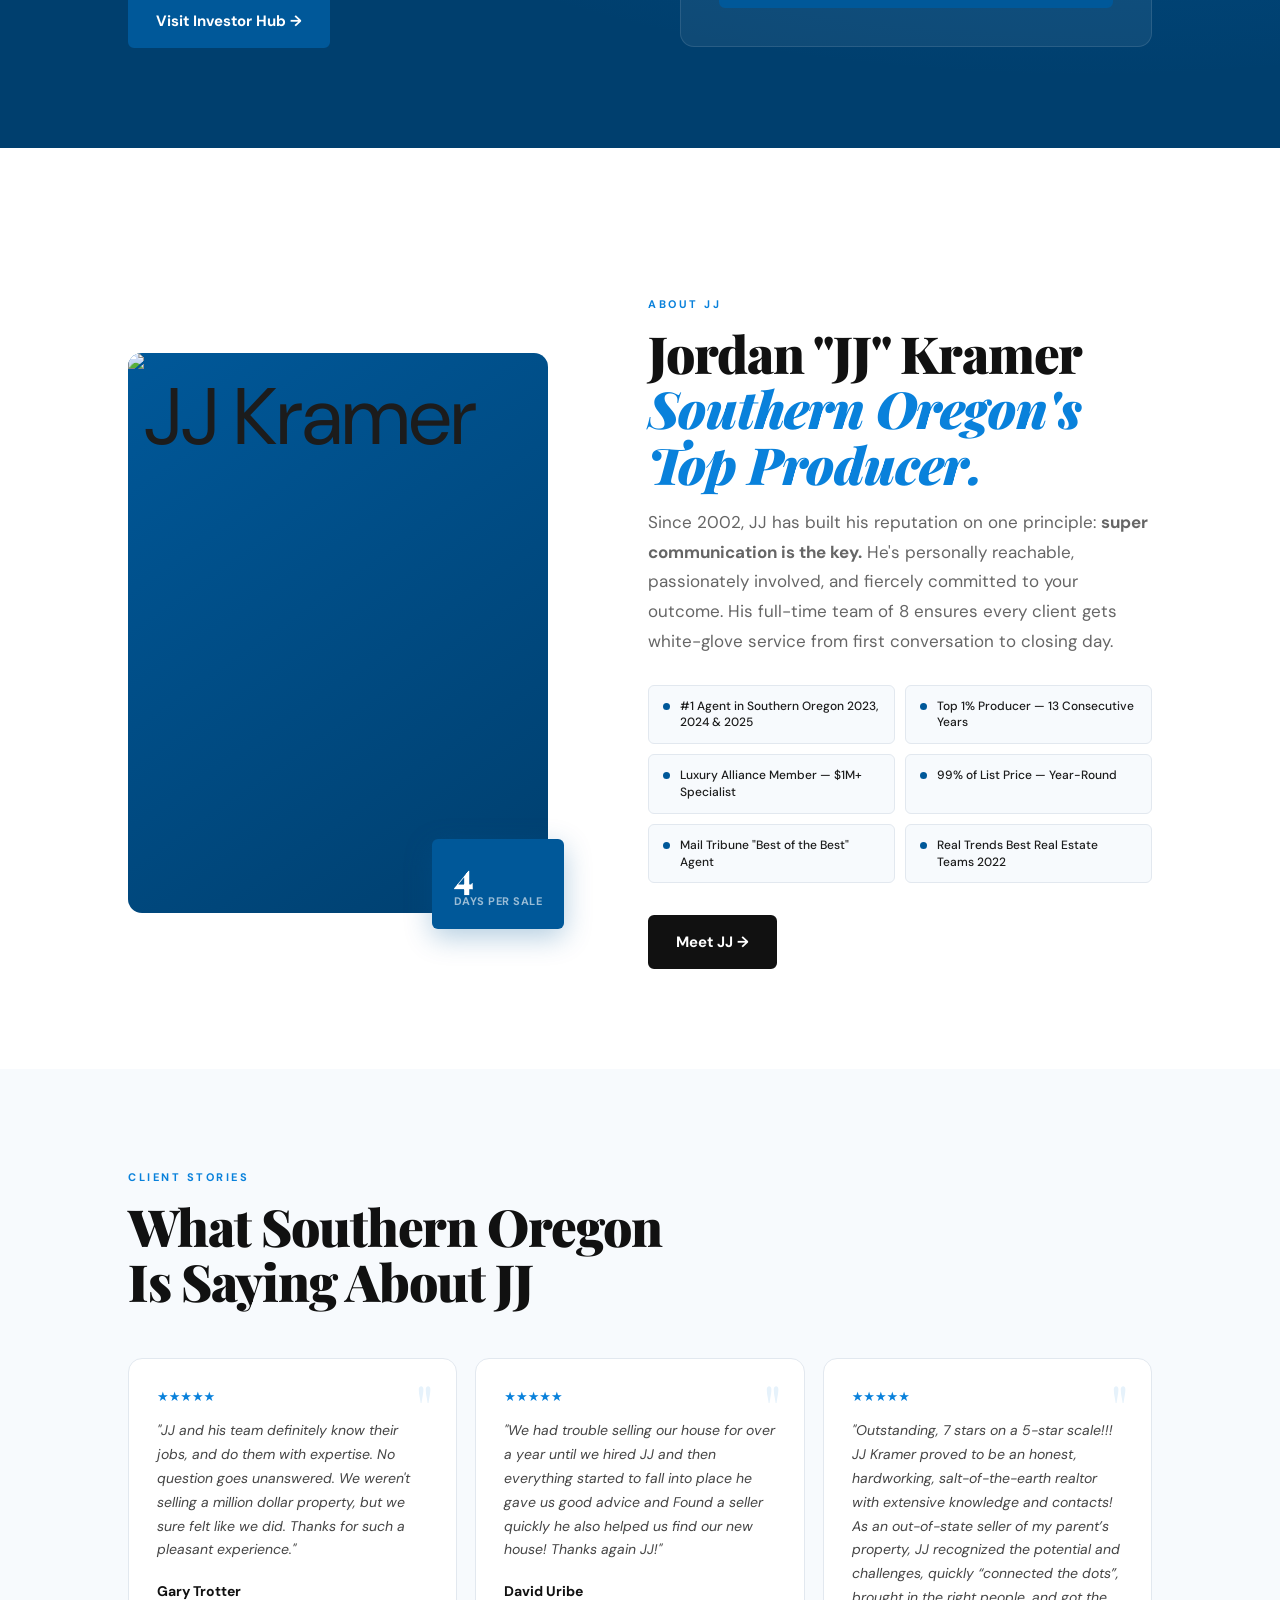
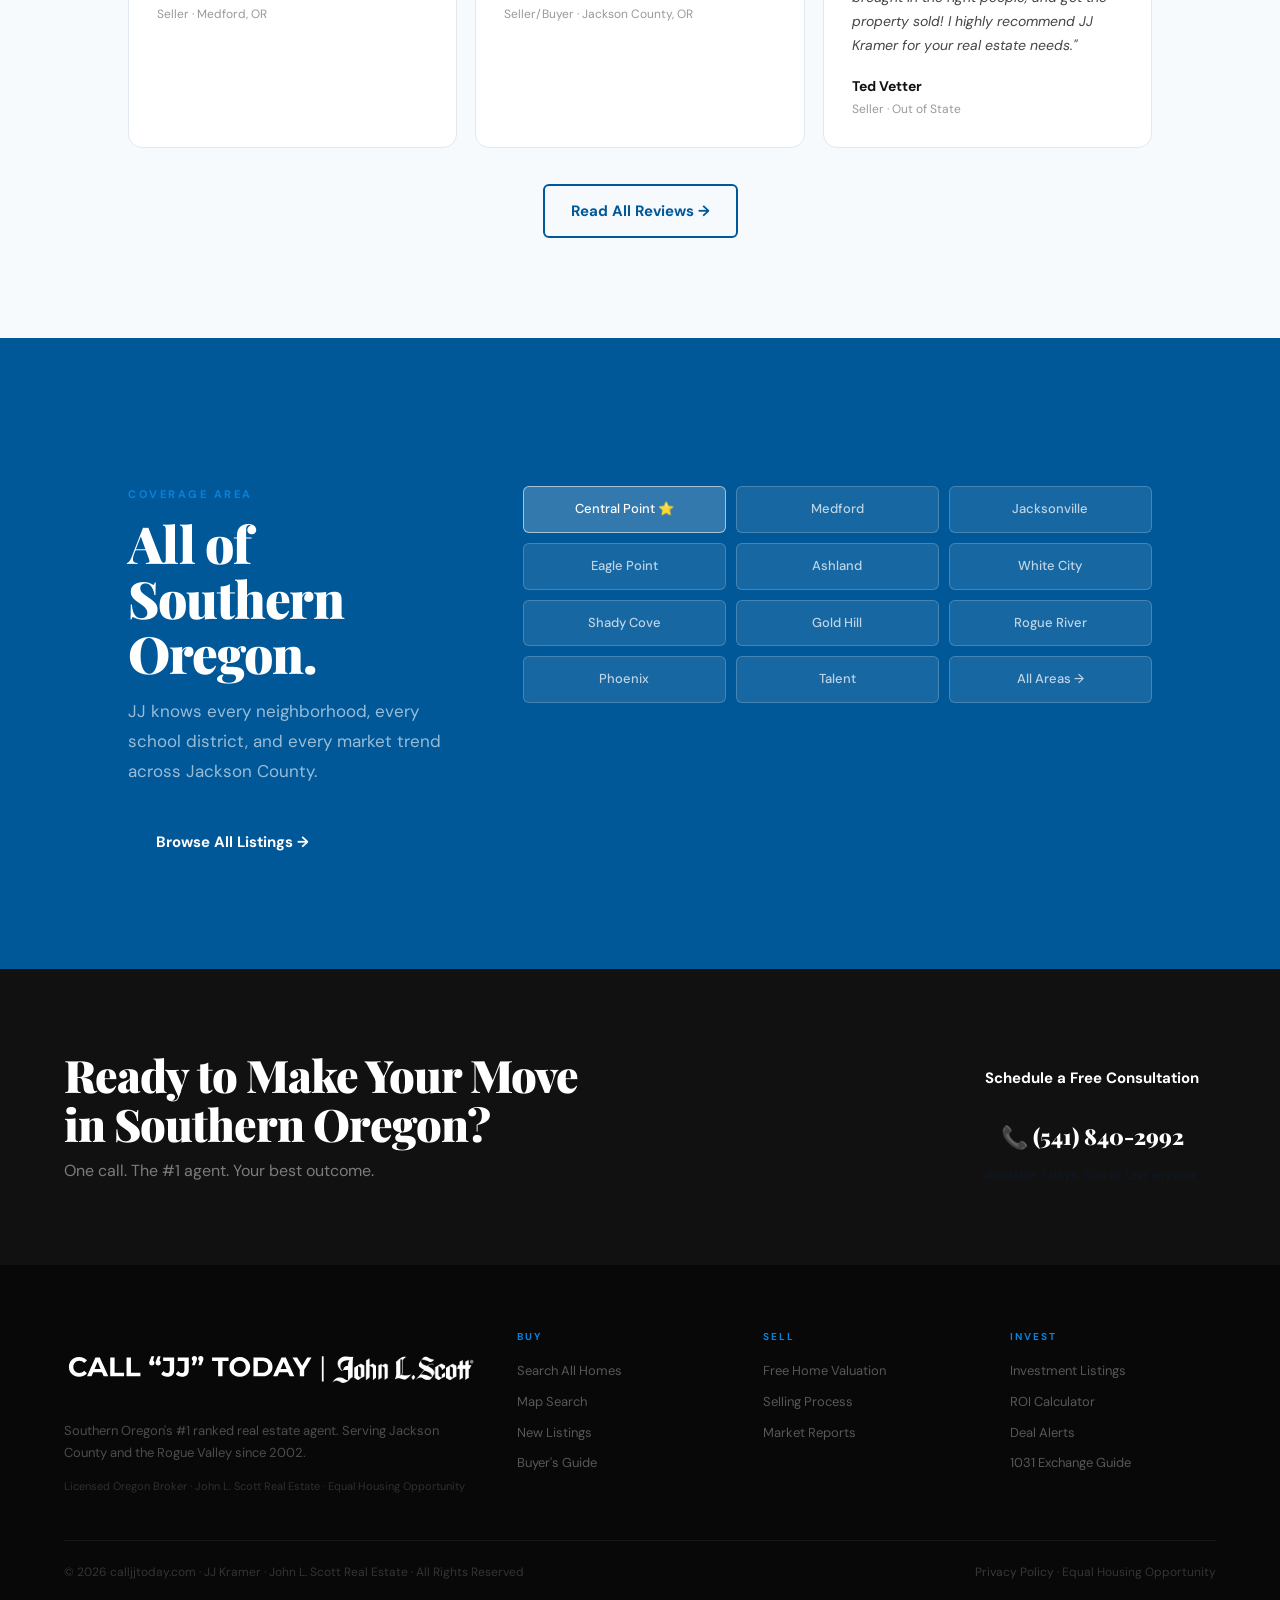
==== commit f7f45153: "UI polish: new logo, hero cleanup, stats bar, path cards, mobile improvements - Replace nav/footer l" ====
--- a/index.html
+++ b/index.html
@@ -27,7 +27,7 @@
     .fade-up:nth-child(2) { transition-delay: 0.1s; }
     .fade-up:nth-child(3) { transition-delay: 0.2s; }
     .fade-up:nth-child(4) { transition-delay: 0.3s; }
-    .nav-links a.active { color: var(--gold-light); }
+    .nav-links a.active { color: var(--white); }
   </style>
 </head>
 <body>
@@ -42,106 +42,43 @@
   <div class="hero-bg"></div>
   <div class="hero-grid-overlay"></div>
 
-  <div class="hero-inner"></div>
-
-  <div class="hero-left">
-    <div class="hero-badge">
-      <div class="hero-badge-dot"></div>
-      Southern Oregon's #1 Agent · 2023, 2024 &amp; 2025
-    </div>
-    <h1 class="hero-title">
-      Southern Oregon<br>Real Estate,
-      <em>Done Right.</em>
-    </h1>
+  <div class="hero-inner">
+
+    <h1 class="hero-title">Southern Oregon<br>Real Estate, <em>Done Right.</em></h1>
     <p class="hero-subtitle">
       JJ Kramer closes <strong>a home every 4 days</strong> — averaging
       99% of list price and 44 days on market. Whether you're buying,
       selling, or investing in the Rogue Valley, there's one call to make.
     </p>
-    <div class="hero-ctas">
-      <a href="/pages/sell.html" class="btn btn-primary">🏠 Get My Home's Value</a>
-      <a href="/pages/buy.html" class="btn btn-secondary">Browse Listings →</a>
-    </div>
-    <div class="hero-stats">
-      <div>
-        <div class="stat-num">#1</div>
-        <div class="stat-label">Jackson County</div>
-      </div>
-      <div>
-        <div class="stat-num">#3</div>
-        <div class="stat-label">Oregon Statewide</div>
-      </div>
-      <div>
-        <div class="stat-num">13×</div>
-        <div class="stat-label">Top 1% Producer</div>
-      </div>
-      <div>
-        <div class="stat-num">99%</div>
-        <div class="stat-label">Of List Price</div>
-      </div>
-    </div>
-  </div>
-
-  <div class="hero-right">
-    <!-- Netlify form requires hidden input for form-name -->
-    <div class="hero-card">
-      <h3>Get Your Free Home Value</h3>
-      <p>JJ's personal market analysis within 24 hours</p>
-
-      <form id="hero-form" name="home-valuation-hero" method="POST" data-netlify="true" netlify-honeypot="bot-field">
-        <input type="hidden" name="form-name" value="home-valuation-hero">
-        <input type="hidden" name="source" value="Hero Form">
-        <input type="hidden" name="lead-type" value="Seller Lead">
-        <p style="display:none"><input name="bot-field"></p>
-
-        <div class="form-group">
-          <label>Property Address</label>
-          <input type="text" name="address" placeholder="123 Main St, Medford, OR" required>
-        </div>
-        <div class="form-row">
-          <div class="form-group">
-            <label>Your Name</label>
-            <input type="text" name="name" placeholder="Full Name" required>
-          </div>
-          <div class="form-group">
-            <label>Phone</label>
-            <input type="tel" name="phone" placeholder="(541) 000-0000" required>
-          </div>
-        </div>
-        <div class="form-group">
-          <label>I'm looking to…</label>
-          <select name="intent">
-            <option value="sell">Sell my home</option>
-            <option value="buy">Buy a home</option>
-            <option value="invest">Invest in property</option>
-            <option value="value">Just curious about value</option>
-          </select>
-        </div>
-        <button type="submit" class="btn btn-primary btn-full">Get My Free Valuation →</button>
-        <div class="form-trust">
-          <div class="stars">★★★★★</div>
-          <span>300+ reviews · No obligation · 24hr response</span>
-        </div>
-      </form>
-
-      <div id="hero-success" class="form-success">
-        <div class="checkmark">✓</div>
-        <h4>Request Received!</h4>
-        <p>JJ will personally review your property and reach out within 24 hours.</p>
-      </div>
-    </div>
-  </div>
-
-  </div>
-</section>
+
+    <div class="hero-paths">
+      <p class="hero-paths-label">What brings you here?</p>
+      <a class="hero-path-card" href="/pages/sell.html" id="path-sell">
+        <div>
+          <div class="hero-path-title">I'm Looking to Sell</div>
+          <div class="hero-path-sub">Get a free home valuation from JJ</div>
+        </div>
+        <span class="hero-path-arrow">→</span>
+      </a>
+      <a class="hero-path-card" href="/pages/buy.html" id="path-buy">
+        <div>
+          <div class="hero-path-title">I'm Looking to Buy</div>
+          <div class="hero-path-sub">Browse homes in Southern Oregon</div>
+        </div>
+        <span class="hero-path-arrow">→</span>
+      </a>
+    </div>
+  </div>
+</section>
+
 
 <!-- ══════════════════════════════════════════════
      TRUST BAR
 ══════════════════════════════════════════════ -->
 <div class="trust-bar">
-  <div class="trust-item">🏆 #1 Agent Jackson County — 3 Years Running</div>
-  <div class="trust-item">📞 (541) 840-2992 — Call Anytime</div>
-  <div class="trust-item">⚡ A Home Sold Every 4 Days</div>
+  <div class="trust-item">#1 Agent Jackson County — 3 Years Running</div>
+  <div class="trust-item">(541) 840-2992 — Call Anytime</div>
+  <div class="trust-item">A Home Sold Every 4 Days</div>
 </div>
 
 <!-- ══════════════════════════════════════════════
@@ -281,8 +218,8 @@
         </form>
 
         <div id="valuation-success" class="form-success" style="background:none;">
-          <div class="checkmark" style="background:rgba(201,146,42,0.1);border-color:var(--gold);">✓</div>
-          <h4 style="color:var(--navy);">Request Received!</h4>
+          <div class="checkmark" style="background:var(--blue-pale);border-color:var(--blue);">✓</div>
+          <h4 style="color:var(--black);">Request Received!</h4>
           <p style="color:#666;">JJ will personally review your property and be in touch within 24 hours.</p>
         </div>
       </div>
@@ -386,7 +323,7 @@
       </div>
       <div>
         <span class="section-label fade-up">About JJ</span>
-        <h2 class="section-title fade-up">Jordan "JJ" Kramer<br><em style="font-style:italic;color:var(--gold)">Southern Oregon's Top Producer.</em></h2>
+        <h2 class="section-title fade-up">Jordan "JJ" Kramer<br><em style="font-style:italic;color:var(--blue-bright)">Southern Oregon's Top Producer.</em></h2>
         <p class="section-body fade-up">Since 2002, JJ has built his reputation on one principle: <strong>super communication is the key.</strong> He's personally reachable, passionately involved, and fiercely committed to your outcome. His full-time team of 8 ensures every client gets white-glove service from first conversation to closing day.</p>
         <div class="about-accolades fade-up">
           <div class="accolade"><div class="accolade-dot"></div><span>#1 Agent in Southern Oregon 2023, 2024 &amp; 2025</span></div>
--- a/css/style.css
+++ b/css/style.css
@@ -89,13 +89,17 @@
 .btn-white:hover { background: var(--blue-pale); transform: translateY(-2px); }
 .btn-dark { background: var(--black); color: var(--white); border-color: var(--black); }
 .btn-dark:hover { background: var(--dark); transform: translateY(-2px); }
+.btn-call { background: var(--white); color: var(--black); border-color: var(--white); }
+.btn-call:hover { background: rgba(255,255,255,0.88); transform: translateY(-2px); }
 .btn-full { width: 100%; justify-content: center; padding: 15px; }
+.hero-ctas .btn-secondary { color: var(--white); border-color: rgba(255,255,255,0.8); background: transparent; }
+.hero-ctas .btn-secondary:hover { background: rgba(255,255,255,0.12); border-color: rgba(255,255,255,0.8); }
 
 /* ── NAV ── */
 .nav {
   position: fixed; top: 0; left: 0; right: 0; z-index: 1000;
-  height: 68px; background: var(--blue);
-  border-bottom: 2px solid var(--blue-dark);
+  height: 68px; background: var(--black);
+  border-bottom: 2px solid var(--dark);
   display: flex; align-items: center;
 }
 .nav-inner {
@@ -104,6 +108,7 @@
   display: flex; align-items: center; justify-content: space-between; gap: 20px;
 }
 .nav-brand { display: flex; align-items: center; gap: 14px; flex-shrink: 0; }
+.nav-brand img { height: 33px; width: auto; display: block; }
 .nav-brand-text { display: flex; flex-direction: column; line-height: 1.1; }
 .nav-brand-call { font-size: 10px; font-weight: 700; letter-spacing: 2px; text-transform: uppercase; color: rgba(255,255,255,0.6); }
 .nav-brand-name { font-family: var(--font-serif); font-size: 20px; font-weight: 900; color: var(--white); }
@@ -131,7 +136,7 @@
 
 .nav-mobile {
   display: none; position: fixed; top: 68px; left: 0; right: 0;
-  background: var(--blue-dark); border-bottom: 2px solid rgba(255,255,255,0.08);
+  background: var(--dark); border-bottom: 2px solid rgba(255,255,255,0.08);
   padding: 20px; flex-direction: column; gap: 4px; z-index: 999;
 }
 .nav-mobile.open { display: flex; }
@@ -141,18 +146,9 @@
 
 /* ── HERO ── */
 .hero {
-  min-height: 100svh;
   background: var(--white);
-  padding-top: 68px;
-  position: relative;
-  overflow: hidden;
-  display: grid;
-  grid-template-columns: 1fr 1fr;
-  grid-template-rows: 1fr;
-  gap: 60px;
-  align-items: center;
-  padding-left: clamp(20px, 10vw, 180px);
-  padding-right: clamp(20px, 4vw, 40px);
+  padding: 60px 0;
+  padding-top: 128px;
 }
 
 .hero-bg {
@@ -160,50 +156,83 @@
 }
 
 .hero-grid-overlay {
-  position: absolute;
-  inset: 0;
-  opacity: 0.04;
-  pointer-events: none;
-  background-image: linear-gradient(rgba(255,255,255,1) 1px, transparent 1px), linear-gradient(90deg, rgba(255,255,255,1) 1px, transparent 1px);
-  background-size: 60px 60px;
-}
-
-.hero-left {
-  position: relative;
-  z-index: 2;
-  padding: clamp(40px,6vw,80px) 0;
-  grid-column: 1;
-  grid-row: 1;
+  display: none;
+}
+
+.hero-inner {
+  display: flex;
+  flex-direction: column;
+  align-items: center;
+  text-align: center;
+  max-width: 680px;
+  margin: 0 auto;
+  width: 100%;
+  padding: 0 24px;
 }
 
 .hero-badge {
   display: inline-flex; align-items: center; gap: 8px;
-  background: var(--blue-pale); border: 1px solid var(--blue-light);
-  color: var(--blue); font-size: 11px; font-weight: 700; letter-spacing: 1.5px;
-  text-transform: uppercase; padding: 7px 14px; border-radius: 100px; margin-bottom: 24px;
+  background: var(--blue); border: none;
+  color: var(--white); font-size: 11px; font-weight: 700; letter-spacing: 1.5px;
+  text-transform: uppercase; padding: 7px 14px; border-radius: 100px; margin-bottom: 20px;
   white-space: normal;
 }
-.hero-badge-dot { width: 6px; height: 6px; border-radius: 50%; background: var(--blue-bright); animation: pulse 2s ease infinite; }
+.hero-badge-dot { display: none; }
 @keyframes pulse { 0%,100% { opacity:1; transform:scale(1); } 50% { opacity:0.5; transform:scale(0.8); } }
 
 .hero-title {
   font-family: var(--font-serif);
-  font-size: clamp(38px, 5.5vw, 76px); font-weight: 900;
-  line-height: 1.0; letter-spacing: -2px; color: var(--black);
-}
-.hero-title em { font-style: italic; color: var(--blue-bright); display: block; }
+  font-size: clamp(42px, 4.5vw, 58px); font-weight: 900;
+  line-height: 1.1; letter-spacing: -2px; color: var(--black); text-align: center; margin-bottom: 16px;
+}
+.hero-title em { font-style: italic; color: var(--blue); }
 .hero-subtitle {
-  font-size: clamp(15px,1.5vw,17px); color: var(--text-light);
-  line-height: 1.75; max-width: 480px; margin: 20px 0 34px;
+  font-size: clamp(15px,1.5vw,17px); color: var(--black);
+  line-height: 1.75; max-width: 560px; margin: 0 auto 16px; text-align: center;
 }
 .hero-subtitle strong { color: var(--text); font-weight: 600; }
 .hero-ctas { display: flex; gap: 12px; flex-wrap: wrap; }
-.hero-stats {
-  display: flex; gap: clamp(24px,4vw,44px); margin-top: 44px; padding-top: 32px;
-  border-top: 1px solid var(--border); flex-wrap: wrap;
-}
-.stat-num { font-family: var(--font-serif); font-size: clamp(26px,3vw,38px); font-weight: 900; color: var(--black); line-height: 1; }
-.stat-label { font-size: 11px; font-weight: 600; color: var(--gray); text-transform: uppercase; letter-spacing: 0.5px; margin-top: 4px; }
+.stats-bar {
+  background: var(--off-white);
+  border-top: 1px solid var(--border);
+  border-bottom: 1px solid var(--border);
+  padding: 32px 0;
+}
+.stats-bar-inner {
+  max-width: 800px;
+  margin: 0 auto;
+  padding: 0 24px;
+  display: flex;
+  flex-direction: row;
+  flex-wrap: nowrap;
+  justify-content: center;
+  gap: 0;
+}
+.stat-item {
+  flex: 1;
+  text-align: center;
+  padding: 0 24px;
+  border-right: 1px solid var(--border);
+  display: flex;
+  flex-direction: column;
+  gap: 4px;
+}
+.stat-item:last-child {
+  border-right: none;
+}
+.stat-num {
+  font-size: clamp(28px, 3.5vw, 42px);
+  font-weight: 800;
+  color: var(--black);
+  line-height: 1;
+}
+.stat-label {
+  font-size: 12px;
+  font-weight: 600;
+  text-transform: uppercase;
+  letter-spacing: 0.08em;
+  color: var(--text-light);
+}
 
 .hero-right {
   position: relative;
@@ -212,16 +241,70 @@
   display: flex;
   align-items: center;
   justify-content: center;
-  grid-column: 2;
-  grid-row: 1;
-}
-.hero-card {
-  background: var(--white); border-radius: var(--radius-lg);
-  padding: clamp(28px,4vw,44px); width: 100%; max-width: 520px;
-  box-shadow: var(--shadow-lg);
-}
-.hero-card h3 { font-family: var(--font-serif); font-size: 22px; color: var(--black); margin-bottom: 6px; }
-.hero-card > p { font-size: 13px; color: var(--text-light); margin-bottom: 22px; }
+}
+.hero-paths {
+  display: grid;
+  grid-template-columns: 1fr 1fr;
+  gap: 16px;
+  width: 100%;
+  max-width: 640px;
+  margin: 0 auto;
+  justify-content: center;
+  background: none;
+  box-shadow: none;
+  padding: 0;
+}
+.hero-paths-label {
+  font-size: 13px;
+  font-weight: 600;
+  text-transform: uppercase;
+  letter-spacing: 0.08em;
+  color: var(--text-light);
+  margin: 0 0 8px 0;
+  grid-column: 1 / -1;
+  text-align: center;
+  display: none;
+}
+.hero-path-card {
+  display: flex;
+  align-items: center;
+  gap: 16px;
+  padding: 16px 20px;
+  border: 2px solid var(--border);
+  box-shadow: 0 2px 12px rgba(0,0,0,0.06);
+  border-radius: 12px;
+  cursor: pointer;
+  transition: all 0.2s ease;
+  text-decoration: none;
+  color: inherit;
+}
+.hero-path-card:hover {
+  border-color: var(--blue);
+  background: var(--off-white);
+  transform: translateY(-2px);
+  box-shadow: 0 8px 24px rgba(0,0,0,0.08);
+}
+.hero-path-icon {
+  font-size: 28px;
+  flex-shrink: 0;
+}
+.hero-path-title {
+  font-size: 18px;
+  font-weight: 700;
+  color: var(--black);
+  margin-bottom: 2px;
+}
+.hero-path-sub {
+  font-size: 14px;
+  color: var(--text-light);
+  white-space: nowrap;
+}
+.hero-path-arrow {
+  margin-left: auto;
+  font-size: 20px;
+  color: var(--blue);
+  flex-shrink: 0;
+}
 
 /* ── FORMS ── */
 .form-group { margin-bottom: 13px; }
@@ -404,15 +487,6 @@
 
 /* ── RESPONSIVE ── */
 @media (max-width: 960px) {
-  .hero { grid-template-columns: 1fr; }
-  .hero-right { 
-    padding-top: 0; 
-    padding-bottom: clamp(40px,6vw,60px);
-    padding-left: clamp(20px,5vw,40px);
-    padding-right: clamp(20px,5vw,40px);
-    justify-content: center;
-  }
-  .hero-card { max-width: 100%; }
   .val-grid, .investor-grid, .about-grid { grid-template-columns: 1fr; }
   .cta-band { grid-template-columns: 1fr; text-align: center; }
   .cta-actions { width: 100%; }
@@ -423,36 +497,22 @@
   .nav-links { display: none; }
   .nav-toggle { display: flex; }
   .nav-jls, .nav-divider { display: none; }
-  .nav-jls-logo { height: 22px; max-width: 250px; }
+  .nav-jls-logo { height: 33px; width: auto; max-width: none; }
   .nav-cta { display: none; }
-  .nav-brand img { height: 20px; }
+  .nav-brand img { height: 33px; width: auto; }
   .trust-item { font-size: 12px; }
   .about-accolades { grid-template-columns: 1fr; }
   .form-row { grid-template-columns: 1fr; }
   .areas-grid { grid-template-columns: repeat(2,1fr); }
-  .hero-stats { justify-content: center; text-align: center; width: 100%; }
-  .hero-left { 
-    padding-left: 20px; 
-    padding-right: 20px;
-    text-align: center;
-    display: flex;
-    flex-direction: column;
-    align-items: center;
-  }
-  .hero-badge { 
-    white-space: normal; 
-    border-radius: 12px; 
-    max-width: 280px;
-    justify-content: center;
-  }
+  .hero-badge { max-width: 280px; }
   .hero-subtitle { max-width: 100%; }
-  .hero-ctas { justify-content: center; }
 }
 
 @media (max-width: 480px) {
-  .hero-ctas { flex-direction: column; }
-  .hero-ctas .btn { width: 100%; justify-content: center; }
-  .hero-stats { gap: 18px; }
+  .hero-paths { grid-template-columns: 1fr; }
+  .hero-path-sub { white-space: normal; }
+  .stats-bar-inner { flex-wrap: wrap; gap: 24px; }
+  .stat-item { border-right: none; flex: 0 0 45%; }
   .footer-top { grid-template-columns: 1fr; }
   .trust-bar { flex-direction: column; gap: 8px; text-align: center; }
   .areas-grid { grid-template-columns: repeat(2,1fr); }
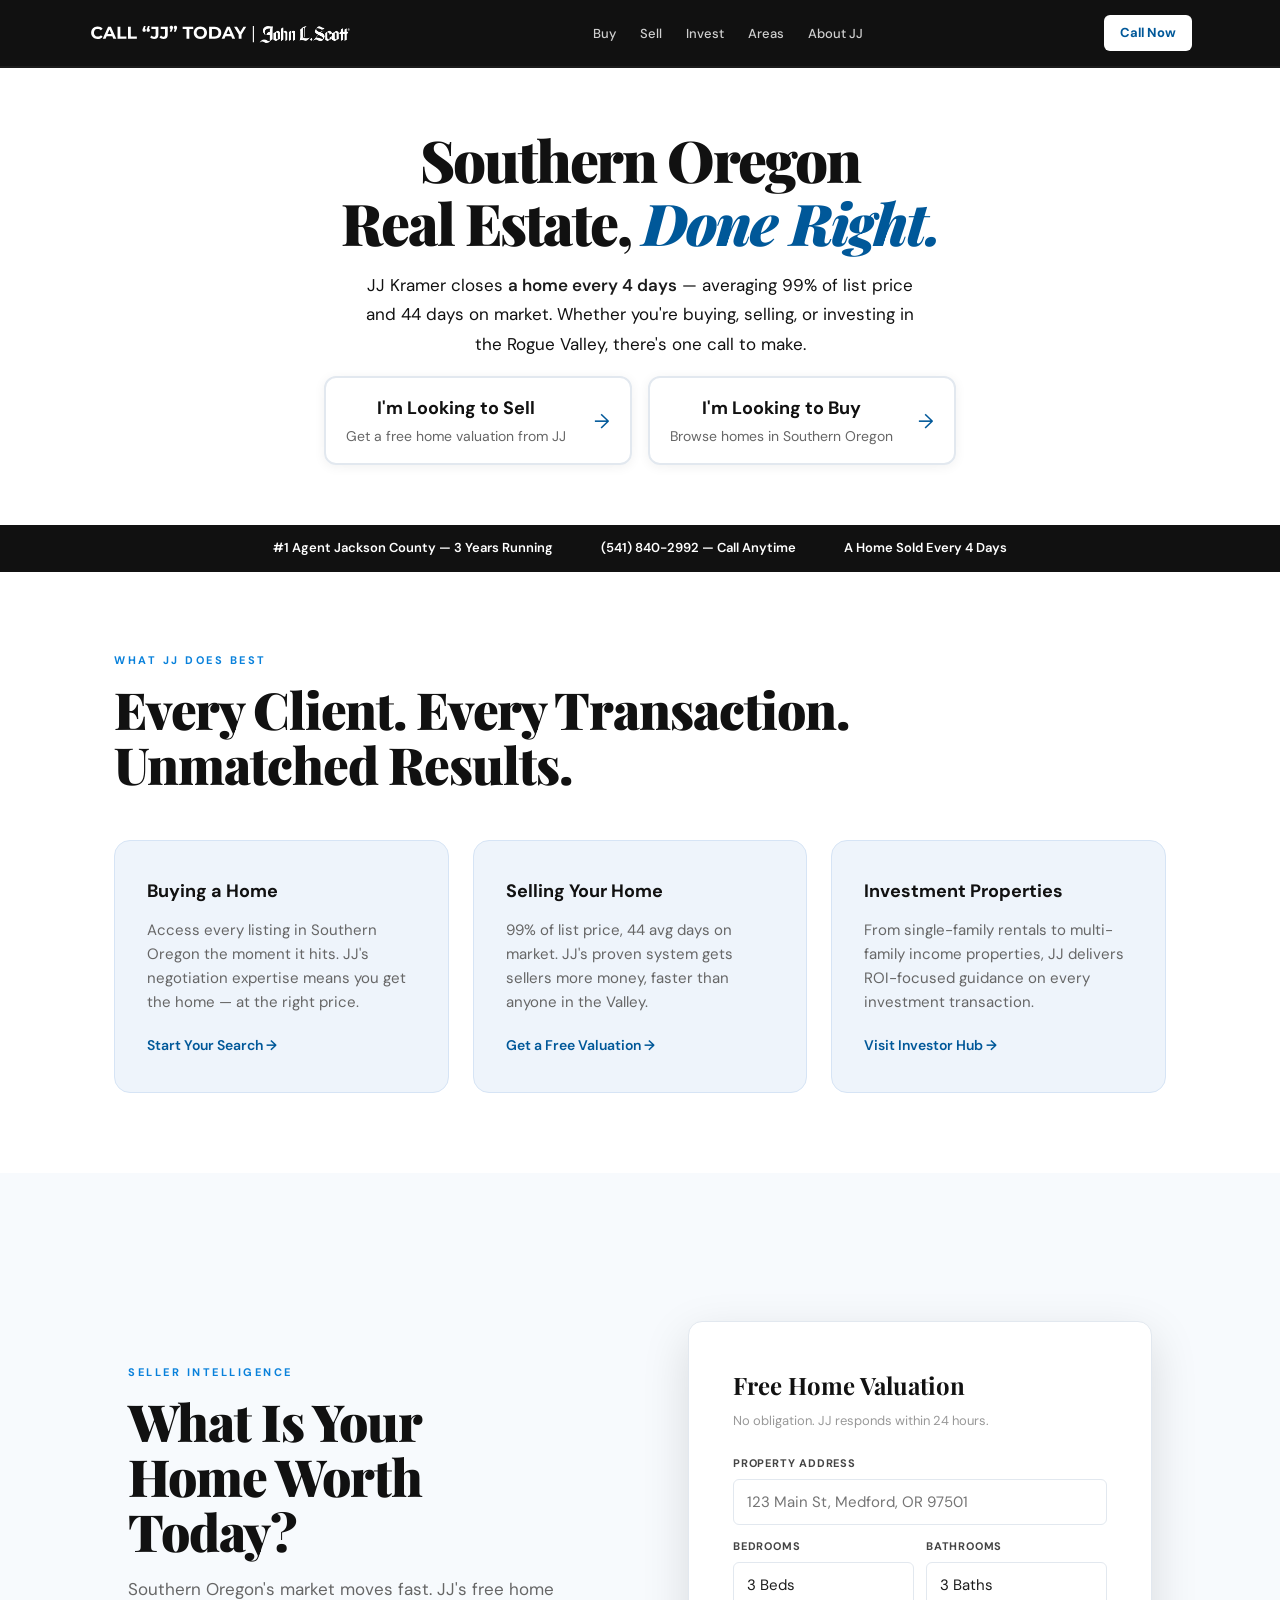
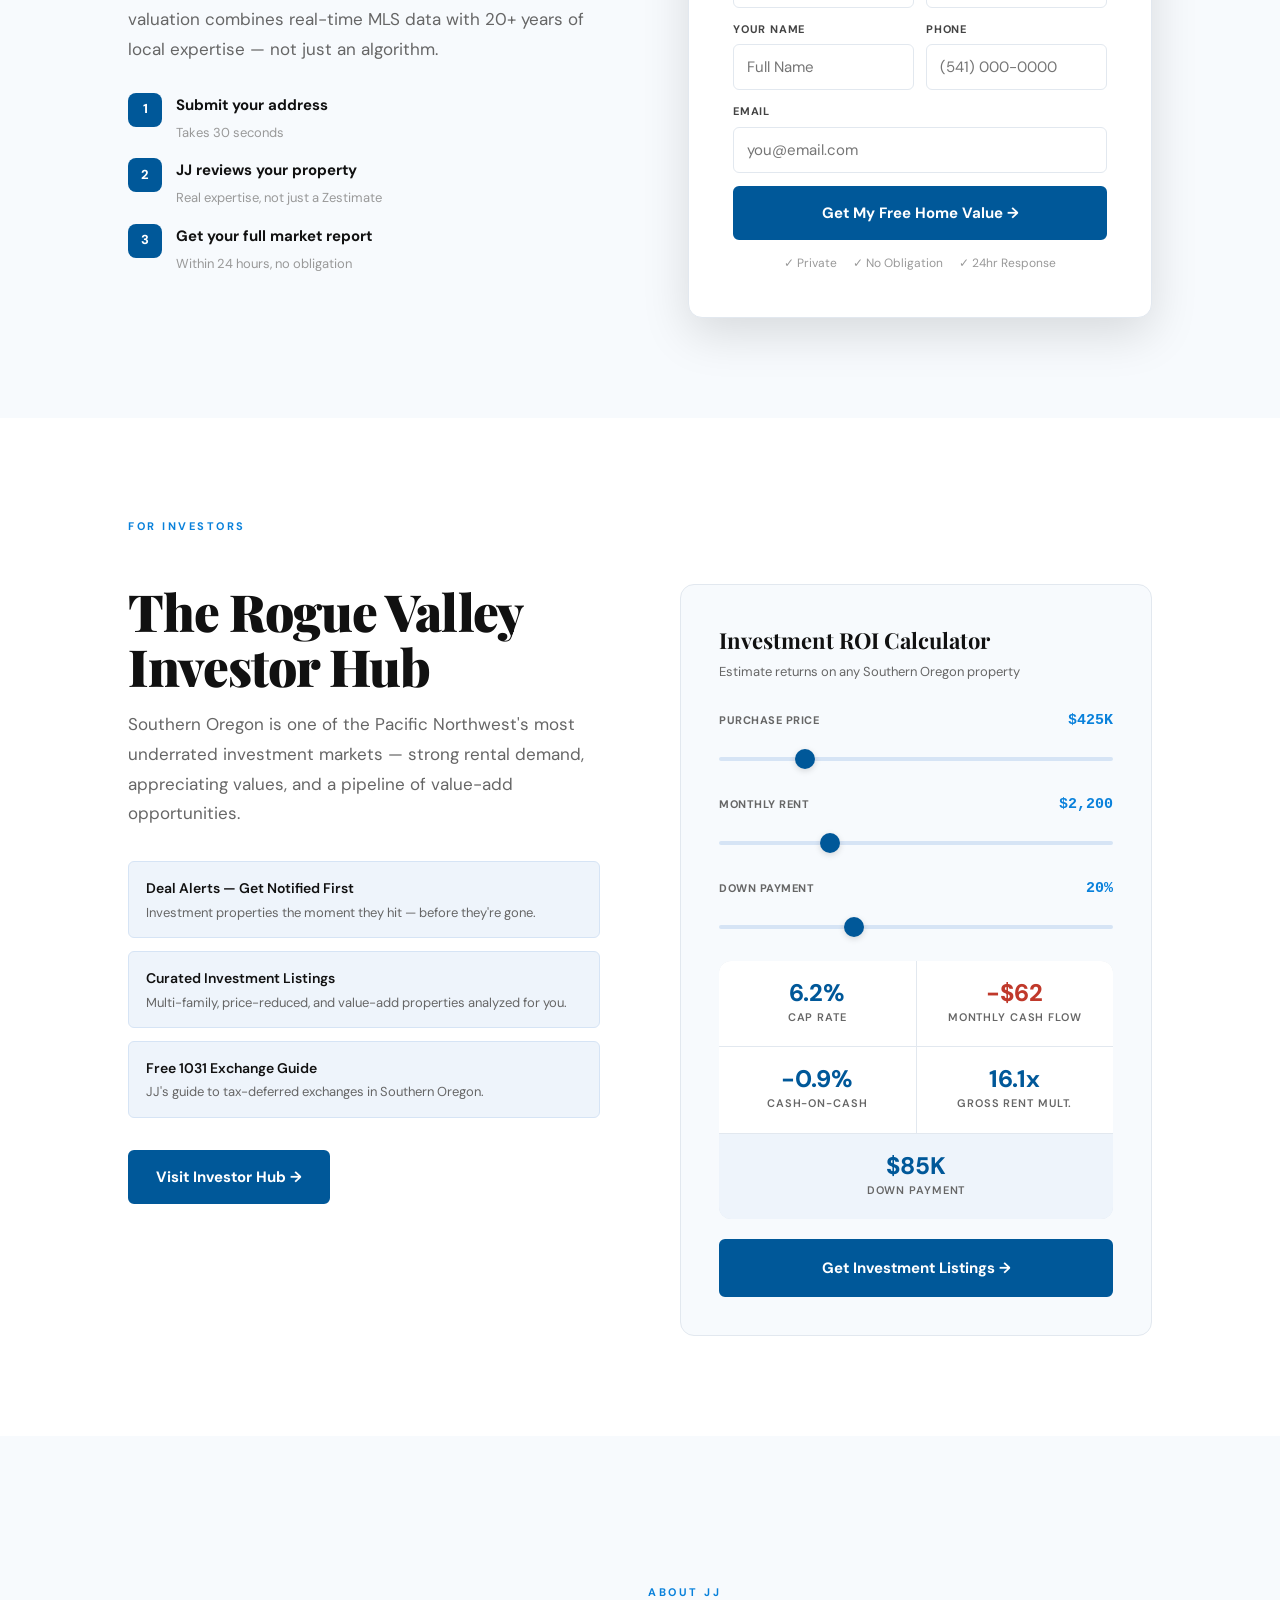
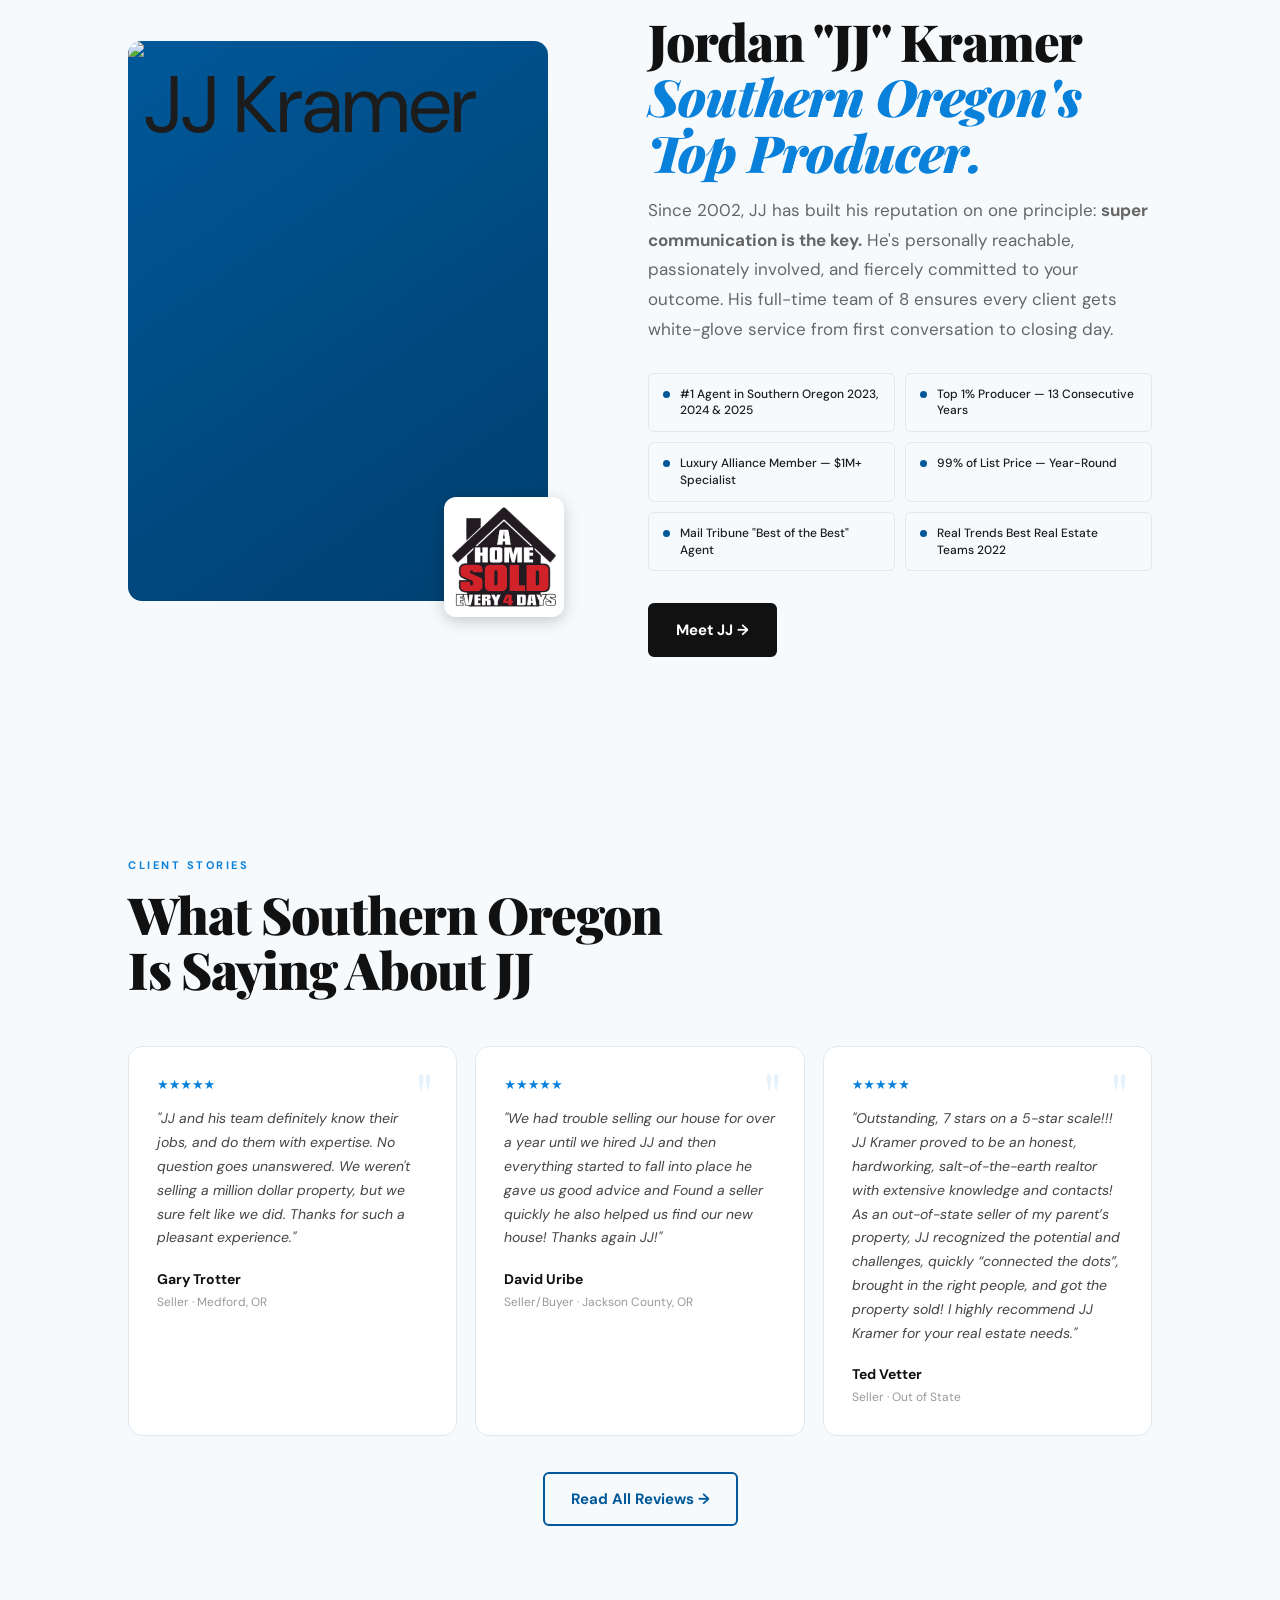
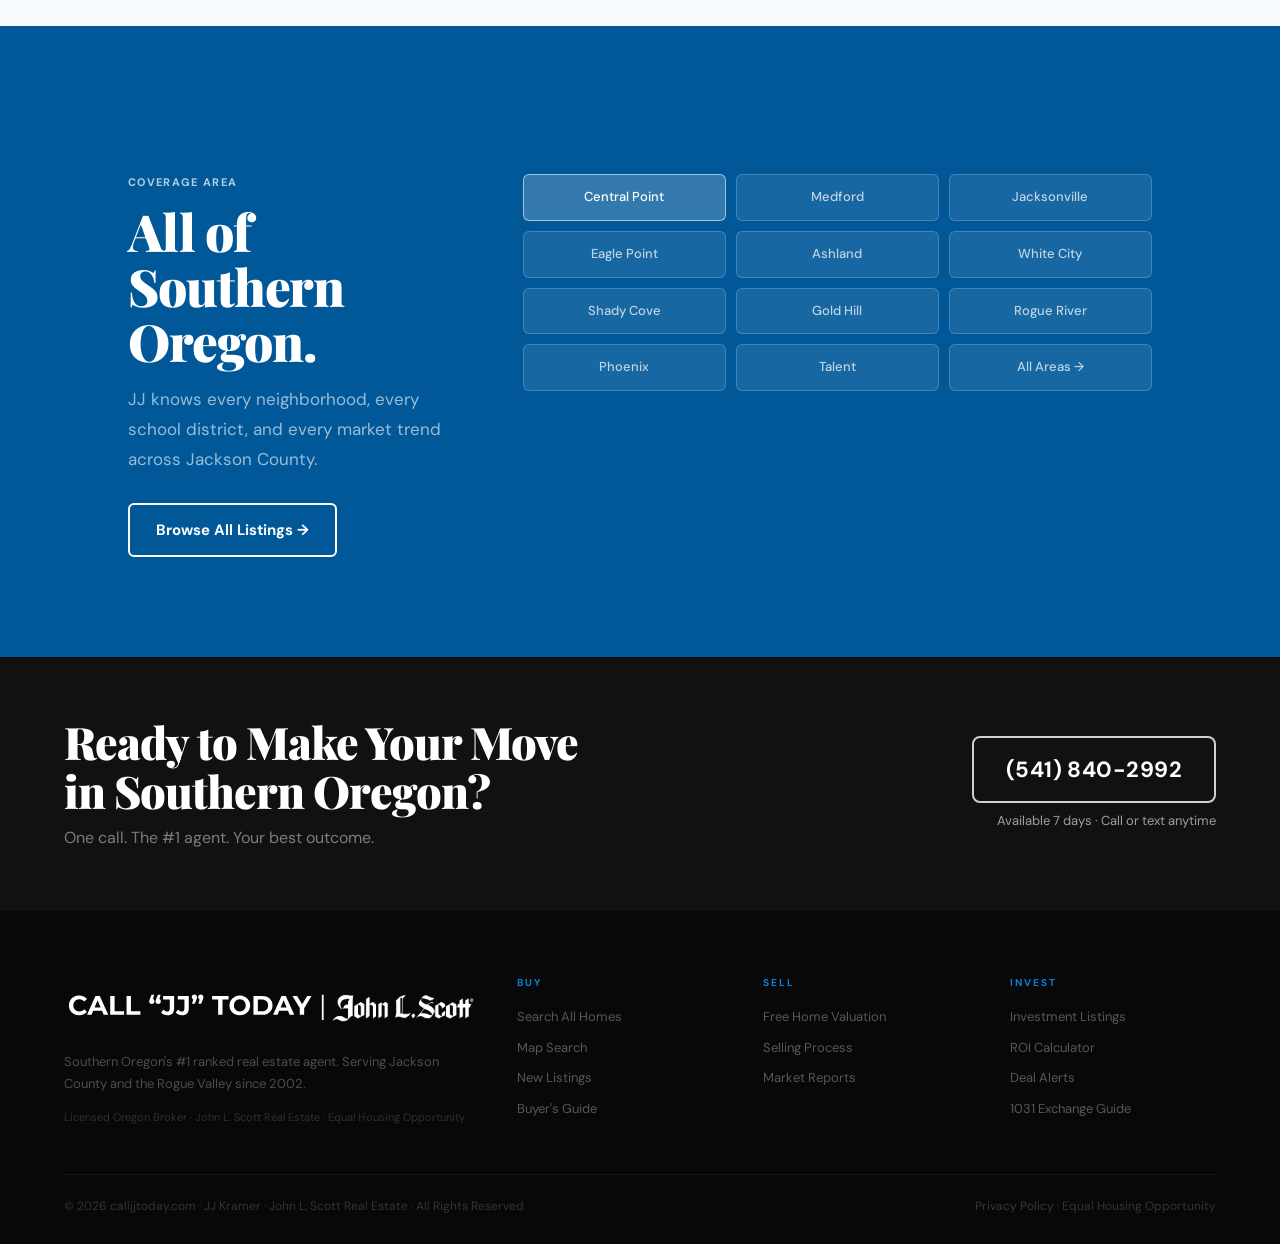
==== commit 19eae7c0: "Homepage polish: services redesign, investor section, CTA, badges, nav/footer updates - Redesign ser" ====
--- a/index.html
+++ b/index.html
@@ -85,46 +85,28 @@
      SERVICES
 ══════════════════════════════════════════════ -->
 <section class="services" id="services">
-  <div class="container">
+  <div class="services-inner">
     <span class="section-label fade-up">What JJ Does Best</span>
     <h2 class="section-title fade-up">Every Client. Every Transaction.<br>Unmatched Results.</h2>
 
     <div class="services-grid">
       <div class="service-card fade-up">
-        <div class="service-icon">🏡</div>
-        <h3>Buying a Home</h3>
-        <p>Access every listing in Southern Oregon the moment it hits. JJ's negotiation expertise means you get the home — at the right price.</p>
-        <a href="/pages/buy.html" class="service-link">Start Your Search →</a>
+
+        <h3 class="service-card-title">Buying a Home</h3>
+        <p class="service-card-body">Access every listing in Southern Oregon the moment it hits. JJ's negotiation expertise means you get the home — at the right price.</p>
+        <a href="/pages/buy.html" class="service-card-link">Start Your Search →</a>
       </div>
       <div class="service-card fade-up">
-        <div class="service-icon">💵</div>
-        <h3>Selling Your Home</h3>
-        <p>99% of list price, 44 avg days on market. JJ's proven system gets sellers more money, faster than anyone in the Valley.</p>
-        <a href="/pages/sell.html" class="service-link">Get a Free Valuation →</a>
+
+        <h3 class="service-card-title">Selling Your Home</h3>
+        <p class="service-card-body">99% of list price, 44 avg days on market. JJ's proven system gets sellers more money, faster than anyone in the Valley.</p>
+        <a href="/pages/sell.html" class="service-card-link">Get a Free Valuation →</a>
       </div>
       <div class="service-card fade-up">
-        <div class="service-icon">📈</div>
-        <h3>Investment Properties</h3>
-        <p>From single-family rentals to multi-family income properties, JJ delivers ROI-focused guidance on every investment transaction.</p>
-        <a href="/pages/invest.html" class="service-link">Visit Investor Hub →</a>
-      </div>
-      <div class="service-card fade-up">
-        <div class="service-icon">💎</div>
-        <h3>Luxury Homes</h3>
-        <p>Part of John L. Scott's Luxury Alliance — specializing in properties over $1M with exclusive global marketing reach.</p>
-        <a href="/pages/luxury.html" class="service-link">View Exceptional Homes →</a>
-      </div>
-      <div class="service-card fade-up">
-        <div class="service-icon">🚛</div>
-        <h3>Relocation</h3>
-        <p>Moving to Southern Oregon? JJ's team handles every detail — neighborhoods, schools, commutes — making your move seamless.</p>
-        <a href="/pages/relocate.html" class="service-link">Relocation Guide →</a>
-      </div>
-      <div class="service-card fade-up">
-        <div class="service-icon">🏘️</div>
-        <h3>New Development</h3>
-        <p>Exclusive access to new construction and pre-market opportunities in Willow Bend and emerging Jackson County communities.</p>
-        <a href="/pages/new-homes.html" class="service-link">See New Builds →</a>
+
+        <h3 class="service-card-title">Investment Properties</h3>
+        <p class="service-card-body">From single-family rentals to multi-family income properties, JJ delivers ROI-focused guidance on every investment transaction.</p>
+        <a href="/pages/invest.html" class="service-card-link">Visit Investor Hub →</a>
       </div>
     </div>
   </div>
@@ -209,11 +191,11 @@
             <label class="dark">Email</label>
             <input type="email" name="email" class="light" placeholder="you@email.com" required>
           </div>
-          <button type="submit" class="btn btn-dark btn-full">Get My Free Home Value →</button>
+          <button type="submit" class="btn btn-primary btn-full">Get My Free Home Value →</button>
           <div class="val-trust">
-            <div class="val-trust-item">🔒 Private</div>
-            <div class="val-trust-item">📅 No Obligation</div>
-            <div class="val-trust-item">⚡ 24hr Response</div>
+            <div class="val-trust-item">✓ Private</div>
+            <div class="val-trust-item">✓ No Obligation</div>
+            <div class="val-trust-item">✓ 24hr Response</div>
           </div>
         </form>
 
@@ -231,30 +213,26 @@
      INVESTOR TEASER
 ══════════════════════════════════════════════ -->
 <section class="investor" id="invest">
-  <div class="investor-bg"></div>
   <div class="investor-inner container">
     <span class="section-label fade-up">For Investors</span>
     <div class="investor-grid">
       <div>
-        <h2 class="section-title light fade-up">The Rogue Valley<br>Investor Hub</h2>
-        <p class="section-body light fade-up">Southern Oregon is one of the Pacific Northwest's most underrated investment markets — strong rental demand, appreciating values, and a pipeline of value-add opportunities.</p>
+        <h2 class="section-title fade-up">The Rogue Valley<br>Investor Hub</h2>
+        <p class="section-body fade-up">Southern Oregon is one of the Pacific Northwest's most underrated investment markets — strong rental demand, appreciating values, and a pipeline of value-add opportunities.</p>
         <div class="investor-features fade-up">
           <div class="inv-feature">
-            <div class="inv-icon">🔔</div>
             <div>
               <h4>Deal Alerts — Get Notified First</h4>
               <p>Investment properties the moment they hit — before they're gone.</p>
             </div>
           </div>
           <div class="inv-feature">
-            <div class="inv-icon">📋</div>
             <div>
               <h4>Curated Investment Listings</h4>
               <p>Multi-family, price-reduced, and value-add properties analyzed for you.</p>
             </div>
           </div>
           <div class="inv-feature">
-            <div class="inv-icon">📄</div>
             <div>
               <h4>Free 1031 Exchange Guide</h4>
               <p>JJ's guide to tax-deferred exchanges in Southern Oregon.</p>
@@ -282,22 +260,26 @@
           <input type="range" id="calc-down" min="10" max="40" step="5" value="20">
         </div>
 
-        <div class="roi-results">
-          <div class="roi-metric">
-            <div class="roi-metric-val" id="result-cap">—</div>
-            <div class="roi-metric-label">Cap Rate</div>
-          </div>
-          <div class="roi-metric">
-            <div class="roi-metric-val" id="result-cf">—</div>
-            <div class="roi-metric-label">Monthly Cash Flow</div>
-          </div>
-          <div class="roi-metric">
-            <div class="roi-metric-val" id="result-coc">—</div>
-            <div class="roi-metric-label">Cash-on-Cash</div>
-          </div>
-          <div class="roi-metric">
-            <div class="roi-metric-val" id="result-grm">—</div>
-            <div class="roi-metric-label">Gross Rent Mult.</div>
+        <div class="calc-results">
+          <div class="calc-result-item">
+            <div class="calc-result-value" id="result-cap">—</div>
+            <div class="calc-result-label">Cap Rate</div>
+          </div>
+          <div class="calc-result-item">
+            <div class="calc-result-value" id="result-cf">—</div>
+            <div class="calc-result-label">Monthly Cash Flow</div>
+          </div>
+          <div class="calc-result-item">
+            <div class="calc-result-value" id="result-coc">—</div>
+            <div class="calc-result-label">Cash-on-Cash</div>
+          </div>
+          <div class="calc-result-item">
+            <div class="calc-result-value" id="result-grm">—</div>
+            <div class="calc-result-label">Gross Rent Mult.</div>
+          </div>
+          <div class="calc-result-item calc-down-payment">
+            <div class="calc-result-value" id="result-down">—</div>
+            <div class="calc-result-label">Down Payment</div>
           </div>
         </div>
         <a href="/pages/invest.html#alerts" class="btn btn-primary btn-full" style="margin-top:20px">Get Investment Listings →</a>
@@ -317,8 +299,7 @@
           <img src="https://jls-documents-prod.s3.amazonaws.com/public/users/300001800-8599b928/Website%20Build%202025/JJ-Kramer-headshot-3.jpg" alt="JJ Kramer">
         </div>
         <div class="about-badge">
-          <div class="num">4</div>
-          <div class="lbl">Days per sale</div>
+          <img src="/a-home-sold-every-4-days-logo.svg" alt="A Home Sold Every 4 Days" class="about-badge-img">
         </div>
       </div>
       <div>
@@ -380,13 +361,13 @@
   <div class="container">
     <div class="areas-grid-wrap">
       <div>
-        <span class="section-label fade-up">Coverage Area</span>
+        <span class="section-label fade-up" style="color:rgba(255,255,255,0.7);letter-spacing:0.12em;">Coverage Area</span>
         <h2 class="section-title light fade-up">All of Southern Oregon.</h2>
         <p class="section-body light fade-up">JJ knows every neighborhood, every school district, and every market trend across Jackson County.</p>
-        <a href="/pages/buy.html" class="btn btn-primary" style="margin-top:28px">Browse All Listings →</a>
+        <a href="/pages/buy.html" class="btn btn-secondary light" style="margin-top:28px">Browse All Listings →</a>
       </div>
       <div class="areas-grid fade-up">
-        <a href="/pages/areas/central-point.html" class="area-pill featured">Central Point ⭐</a>
+        <a href="/pages/areas/central-point.html" class="area-pill featured">Central Point</a>
         <a href="/pages/areas/medford.html" class="area-pill">Medford</a>
         <a href="/pages/areas/jacksonville.html" class="area-pill">Jacksonville</a>
         <a href="/pages/areas/eagle-point.html" class="area-pill">Eagle Point</a>
@@ -412,9 +393,8 @@
     <p>One call. The #1 agent. Your best outcome.</p>
   </div>
   <div class="cta-actions">
-    <a href="/pages/contact.html" class="btn btn-dark btn-full">Schedule a Free Consultation</a>
-    <div class="cta-phone">📞 (541) 840-2992</div>
-    <small style="color:rgba(11,31,58,0.5);font-size:12px;">Available 7 days · Call or text anytime</small>
+<a href="tel:+15418402992" class="cta-phone-btn">(541) 840-2992</a>
+    <small style="color:rgba(255,255,255,0.6);font-size:13px;">Available 7 days · Call or text anytime</small>
   </div>
 </div>
 
--- a/css/style.css
+++ b/css/style.css
@@ -345,24 +345,76 @@
 .trust-dot { width: 4px; height: 4px; border-radius: 50%; background: var(--blue-light); flex-shrink: 0; }
 
 /* ── SERVICES ── */
-.services { background: var(--white); padding: var(--section-pad); }
-.services-grid { display: grid; grid-template-columns: repeat(auto-fit, minmax(280px,1fr)); gap: 18px; margin-top: 48px; }
+.services { background: var(--white); padding: 80px 0; }
+.services-inner { max-width: 1100px; margin: 0 auto; padding: 0 24px; }
+.services-grid {
+  display: grid;
+  grid-template-columns: 1fr;
+  gap: 24px;
+  margin-top: 48px;
+}
 .service-card {
-  background: var(--off-white); border: 1px solid var(--border);
-  border-radius: var(--radius-lg); padding: 32px 28px;
-  position: relative; overflow: hidden; transition: all 0.25s;
-}
-.service-card::after {
-  content: ''; position: absolute; top: 0; left: 0; right: 0; height: 3px;
-  background: var(--blue); transform: scaleX(0); transform-origin: left; transition: transform 0.3s;
-}
-.service-card:hover { transform: translateY(-4px); box-shadow: var(--shadow-lg); background: var(--white); }
-.service-card:hover::after { transform: scaleX(1); }
-.service-icon { width: 46px; height: 46px; background: var(--blue); border-radius: 10px; display: flex; align-items: center; justify-content: center; font-size: 20px; margin-bottom: 18px; }
-.service-card h3 { font-family: var(--font-serif); font-size: 19px; font-weight: 700; color: var(--black); margin-bottom: 8px; }
-.service-card p { font-size: 14px; line-height: 1.65; color: var(--text-light); }
-.service-link { display: inline-flex; align-items: center; gap: 6px; margin-top: 18px; font-size: 13px; font-weight: 700; color: var(--blue); transition: gap 0.2s; }
-.service-link:hover { gap: 10px; }
+  background: #EEF4FB;
+  border: 1px solid #D6E4F5;
+  border-radius: 16px;
+  padding: 36px 32px;
+  display: flex;
+  flex-direction: column;
+  gap: 12px;
+  position: relative;
+  overflow: hidden;
+  transition: box-shadow 0.2s ease, transform 0.2s ease;
+}
+.service-card:hover {
+  box-shadow: 0 8px 32px rgba(0,0,0,0.08);
+  transform: translateY(-2px);
+}
+.service-card-num {
+  display: inline-block;
+  font-size: 11px;
+  font-weight: 700;
+  letter-spacing: 0.1em;
+  text-transform: uppercase;
+  color: var(--blue);
+  background: rgba(0, 88, 153, 0.08);
+  border-radius: 99px;
+  padding: 4px 12px;
+  width: fit-content;
+  position: static;
+}
+.service-card-title {
+  font-size: 18px;
+  font-weight: 700;
+  color: var(--black);
+  margin: 0;
+  position: relative;
+  z-index: 1;
+}
+.service-card-body {
+  font-size: 15px;
+  color: var(--text-light);
+  line-height: 1.6;
+  margin: 0;
+  flex: 1;
+  position: relative;
+  z-index: 1;
+}
+.service-card-link {
+  font-size: 14px;
+  font-weight: 600;
+  color: var(--blue);
+  text-decoration: none;
+  margin-top: 8px;
+  position: relative;
+  z-index: 1;
+}
+.service-card-link:hover { text-decoration: underline; }
+@media (min-width: 640px) {
+  .services-grid { grid-template-columns: 1fr 1fr; }
+}
+@media (min-width: 960px) {
+  .services-grid { grid-template-columns: 1fr 1fr 1fr; }
+}
 
 /* ── VALUATION ── */
 .valuation { background: var(--off-white); padding: var(--section-pad); }
@@ -375,48 +427,103 @@
 .val-tool { background: var(--white); border: 1px solid var(--border); border-radius: var(--radius-lg); padding: clamp(28px,4vw,44px); box-shadow: var(--shadow-lg); }
 .val-tool h3 { font-family: var(--font-serif); font-size: 24px; color: var(--black); margin-bottom: 6px; }
 .val-tool-sub { font-size: 13px; color: var(--gray); margin-bottom: 24px; }
-.val-trust { display: flex; gap: 20px; margin-top: 14px; flex-wrap: wrap; }
-.val-trust-item { display: flex; align-items: center; gap: 6px; font-size: 12px; color: var(--gray); }
+.val-trust { display: flex; flex-wrap: wrap; gap: 8px 16px; margin-top: 14px; justify-content: center; }
+.val-trust-item { display: flex; align-items: center; gap: 6px; font-size: 12px; color: var(--gray); white-space: nowrap; }
 
 /* ── INVESTOR HUB ── */
-.investor { background: var(--blue-dark); padding: var(--section-pad); position: relative; overflow: hidden; }
-.investor-bg { position: absolute; inset: 0; pointer-events: none; background: radial-gradient(ellipse at 85% 50%, rgba(9,129,219,0.25) 0%, transparent 60%); }
+.investor { background: var(--white); padding: var(--section-pad); position: relative; }
 .investor-inner { position: relative; z-index: 2; }
 .investor-grid { display: grid; grid-template-columns: 1fr 1fr; gap: clamp(40px,8vw,80px); align-items: start; margin-top: 48px; }
 .investor-features { margin-top: 32px; display: flex; flex-direction: column; gap: 13px; }
 .inv-feature {
   display: flex; align-items: flex-start; gap: 14px;
-  padding: 15px 17px; background: rgba(255,255,255,0.05);
-  border: 1px solid rgba(255,255,255,0.09); border-radius: var(--radius); transition: all 0.2s;
-}
-.inv-feature:hover { background: rgba(255,255,255,0.09); border-color: rgba(125,207,255,0.35); }
-.inv-icon { width: 36px; height: 36px; min-width: 36px; background: rgba(9,129,219,0.3); border-radius: 8px; display: flex; align-items: center; justify-content: center; font-size: 15px; }
-.inv-feature h4 { color: var(--white); font-size: 14px; font-weight: 600; margin-bottom: 3px; }
-.inv-feature p { color: rgba(255,255,255,0.42); font-size: 13px; line-height: 1.5; }
-
-.roi-calc { background: rgba(255,255,255,0.06); border: 1px solid rgba(255,255,255,0.11); border-radius: var(--radius-lg); padding: clamp(24px,4vw,38px); }
-.roi-calc h3 { font-family: var(--font-serif); font-size: 22px; color: var(--white); margin-bottom: 4px; }
-.roi-calc-sub { font-size: 13px; color: rgba(255,255,255,0.38); margin-bottom: 26px; }
+  padding: 15px 17px; background: #EEF4FB;
+  border: 1px solid #D6E4F5; border-radius: var(--radius); transition: all 0.2s;
+}
+.inv-feature:hover { box-shadow: 0 4px 16px rgba(0,0,0,0.06); }
+.inv-feature h4 { color: var(--black); font-size: 14px; font-weight: 600; margin-bottom: 3px; }
+.inv-feature p { color: var(--text-light); font-size: 13px; line-height: 1.5; }
+
+.roi-calc { background: var(--off-white); border: 1px solid var(--border); border-radius: var(--radius-lg); padding: clamp(24px,4vw,38px); }
+.roi-calc h3 { font-family: var(--font-serif); font-size: 22px; color: var(--black); margin-bottom: 4px; }
+.roi-calc-sub { font-size: 13px; color: var(--text-light); margin-bottom: 26px; }
 .roi-slider-group { margin-bottom: 20px; }
-.roi-slider-label { display: flex; justify-content: space-between; align-items: center; font-size: 11px; font-weight: 700; text-transform: uppercase; color: rgba(255,255,255,0.42); letter-spacing: 0.5px; margin-bottom: 10px; }
+.roi-slider-label { display: flex; justify-content: space-between; align-items: center; font-size: 11px; font-weight: 700; text-transform: uppercase; color: var(--text-light); letter-spacing: 0.5px; margin-bottom: 10px; }
 .roi-slider-label span { font-size: 15px; font-weight: 700; color: var(--blue-bright); font-family: monospace; letter-spacing: 0; }
-input[type="range"] { width: 100%; appearance: none; -webkit-appearance: none; height: 4px; border-radius: 2px; background: rgba(255,255,255,0.12); outline: none; cursor: pointer; }
-input[type="range"]::-webkit-slider-thumb { -webkit-appearance: none; width: 20px; height: 20px; border-radius: 50%; background: var(--blue-light); cursor: pointer; box-shadow: 0 2px 8px rgba(9,129,219,0.5); }
-input[type="range"]::-moz-range-thumb { width: 20px; height: 20px; border-radius: 50%; background: var(--blue-light); cursor: pointer; border: none; }
-.roi-results { margin-top: 20px; padding: 18px; background: rgba(9,129,219,0.15); border: 1px solid rgba(9,129,219,0.3); border-radius: var(--radius); display: grid; grid-template-columns: 1fr 1fr; gap: 16px; }
-.roi-metric { text-align: center; }
-.roi-metric-val { font-family: var(--font-serif); font-size: 26px; font-weight: 900; color: var(--blue-bright); }
-.roi-metric-label { font-size: 10px; font-weight: 700; text-transform: uppercase; letter-spacing: 0.5px; color: rgba(255,255,255,0.33); margin-top: 4px; }
+input[type="range"] {
+  -webkit-appearance: none;
+  appearance: none;
+  width: 100%;
+  height: 4px;
+  background: #D6E4F5;
+  border-radius: 99px;
+  outline: none;
+  margin: 12px 0;
+}
+input[type="range"]::-webkit-slider-thumb {
+  -webkit-appearance: none;
+  appearance: none;
+  width: 20px;
+  height: 20px;
+  border-radius: 50%;
+  background: var(--blue);
+  cursor: pointer;
+  box-shadow: 0 2px 6px rgba(0,0,0,0.15);
+}
+input[type="range"]::-moz-range-thumb {
+  width: 20px;
+  height: 20px;
+  border-radius: 50%;
+  background: var(--blue);
+  cursor: pointer;
+  border: none;
+  box-shadow: 0 2px 6px rgba(0,0,0,0.15);
+}
+.calc-results {
+  display: grid;
+  grid-template-columns: 1fr 1fr;
+  gap: 1px;
+  background: var(--border);
+  border-radius: 12px;
+  overflow: hidden;
+  margin-top: 16px;
+}
+.calc-result-item {
+  background: var(--white);
+  padding: 20px 16px;
+  text-align: center;
+  display: flex;
+  flex-direction: column;
+  gap: 4px;
+}
+.calc-result-value {
+  font-size: 24px;
+  font-weight: 800;
+  color: var(--blue);
+  line-height: 1;
+}
+.calc-result-value.positive { color: #1a7a4a; }
+.calc-result-value.negative { color: #c0392b; }
+.calc-result-label {
+  font-size: 11px;
+  font-weight: 600;
+  text-transform: uppercase;
+  letter-spacing: 0.08em;
+  color: var(--text-light);
+}
+.calc-down-payment {
+  grid-column: 1 / -1;
+  background: #EEF4FB;
+}
 
 /* ── ABOUT ── */
-.about { background: var(--white); padding: var(--section-pad); }
+.about { background: var(--off-white); padding: var(--section-pad); }
 .about-grid { display: grid; grid-template-columns: 1fr 1.2fr; gap: clamp(40px,8vw,100px); align-items: center; margin-top: 48px; }
 .about-img-wrap { position: relative; }
 .about-img { width: 100%; aspect-ratio: 3/4; background: linear-gradient(145deg, var(--blue) 0%, var(--blue-dark) 100%); border-radius: var(--radius-lg); overflow: hidden; display: flex; align-items: center; justify-content: center; font-size: 80px; }
 .about-img img { width: 100%; height: 100%; object-fit: cover; }
-.about-badge { position: absolute; bottom: -16px; right: -16px; background: var(--blue); border-radius: var(--radius); padding: 18px 22px; box-shadow: var(--shadow-blue); }
-.about-badge .num { font-family: var(--font-serif); font-size: 36px; font-weight: 900; color: var(--white); line-height: 1; }
-.about-badge .lbl { font-size: 11px; font-weight: 700; color: rgba(255,255,255,0.6); text-transform: uppercase; letter-spacing: 0.5px; }
+.about-badge { position: absolute; bottom: -16px; right: -16px; }
+.about-badge-img { width: 120px; height: auto; display: block; background: var(--white); border-radius: 12px; padding: 8px; box-shadow: 0 4px 16px rgba(0,0,0,0.2); }
 .about-accolades { display: grid; grid-template-columns: 1fr 1fr; gap: 10px; margin-top: 28px; }
 .accolade { display: flex; align-items: flex-start; gap: 10px; padding: 12px 14px; background: var(--off-white); border-radius: var(--radius); border: 1px solid var(--border); }
 .accolade-dot { width: 7px; height: 7px; min-width: 7px; background: var(--blue); border-radius: 50%; margin-top: 5px; }
@@ -440,11 +547,24 @@
 .area-pill:hover, .area-pill.featured { background: rgba(255,255,255,0.2); border-color: rgba(255,255,255,0.55); color: var(--white); }
 
 /* ── CTA BAND ── */
-.cta-band { background: var(--black); padding: clamp(48px,8vw,80px) clamp(20px,5vw,80px); display: grid; grid-template-columns: 1fr auto; gap: 48px; align-items: center; }
+.cta-band { background: var(--black); padding: 60px clamp(20px,5vw,80px); display: grid; grid-template-columns: 1fr auto; gap: 40px; align-items: center; }
 .cta-band h2 { font-family: var(--font-serif); font-size: clamp(28px,3.5vw,46px); font-weight: 900; color: var(--white); line-height: 1.1; letter-spacing: -1px; }
 .cta-band p { font-size: 16px; color: rgba(255,255,255,0.45); margin-top: 10px; }
-.cta-actions { display: flex; flex-direction: column; gap: 12px; align-items: center; min-width: 220px; }
+.cta-actions { display: flex; flex-direction: column; gap: 8px; align-items: flex-end; min-width: 220px; }
 .cta-phone { font-family: var(--font-serif); font-size: 22px; font-weight: 900; color: var(--white); }
+.cta-phone-btn {
+  display: inline-block;
+  border: 2px solid rgba(255,255,255,0.8);
+  color: var(--white);
+  padding: 14px 32px;
+  border-radius: 8px;
+  font-size: 22px;
+  font-weight: 700;
+  text-decoration: none;
+  letter-spacing: 0.02em;
+  transition: background 0.2s ease;
+}
+.cta-phone-btn:hover { background: rgba(255,255,255,0.1); }
 
 /* ── FOOTER ── */
 .footer { background: #080808; padding: clamp(48px,6vw,64px) clamp(20px,5vw,80px) 28px; }
@@ -508,6 +628,22 @@
   .hero-subtitle { max-width: 100%; }
 }
 
+@media (max-width: 768px) {
+  .cta-band {
+    flex-direction: column;
+    align-items: center;
+    text-align: center;
+  }
+  .cta-actions {
+    align-items: center;
+    width: 100%;
+  }
+  .cta-phone-btn {
+    width: 100%;
+    text-align: center;
+  }
+}
+
 @media (max-width: 480px) {
   .hero-paths { grid-template-columns: 1fr; }
   .hero-path-sub { white-space: normal; }
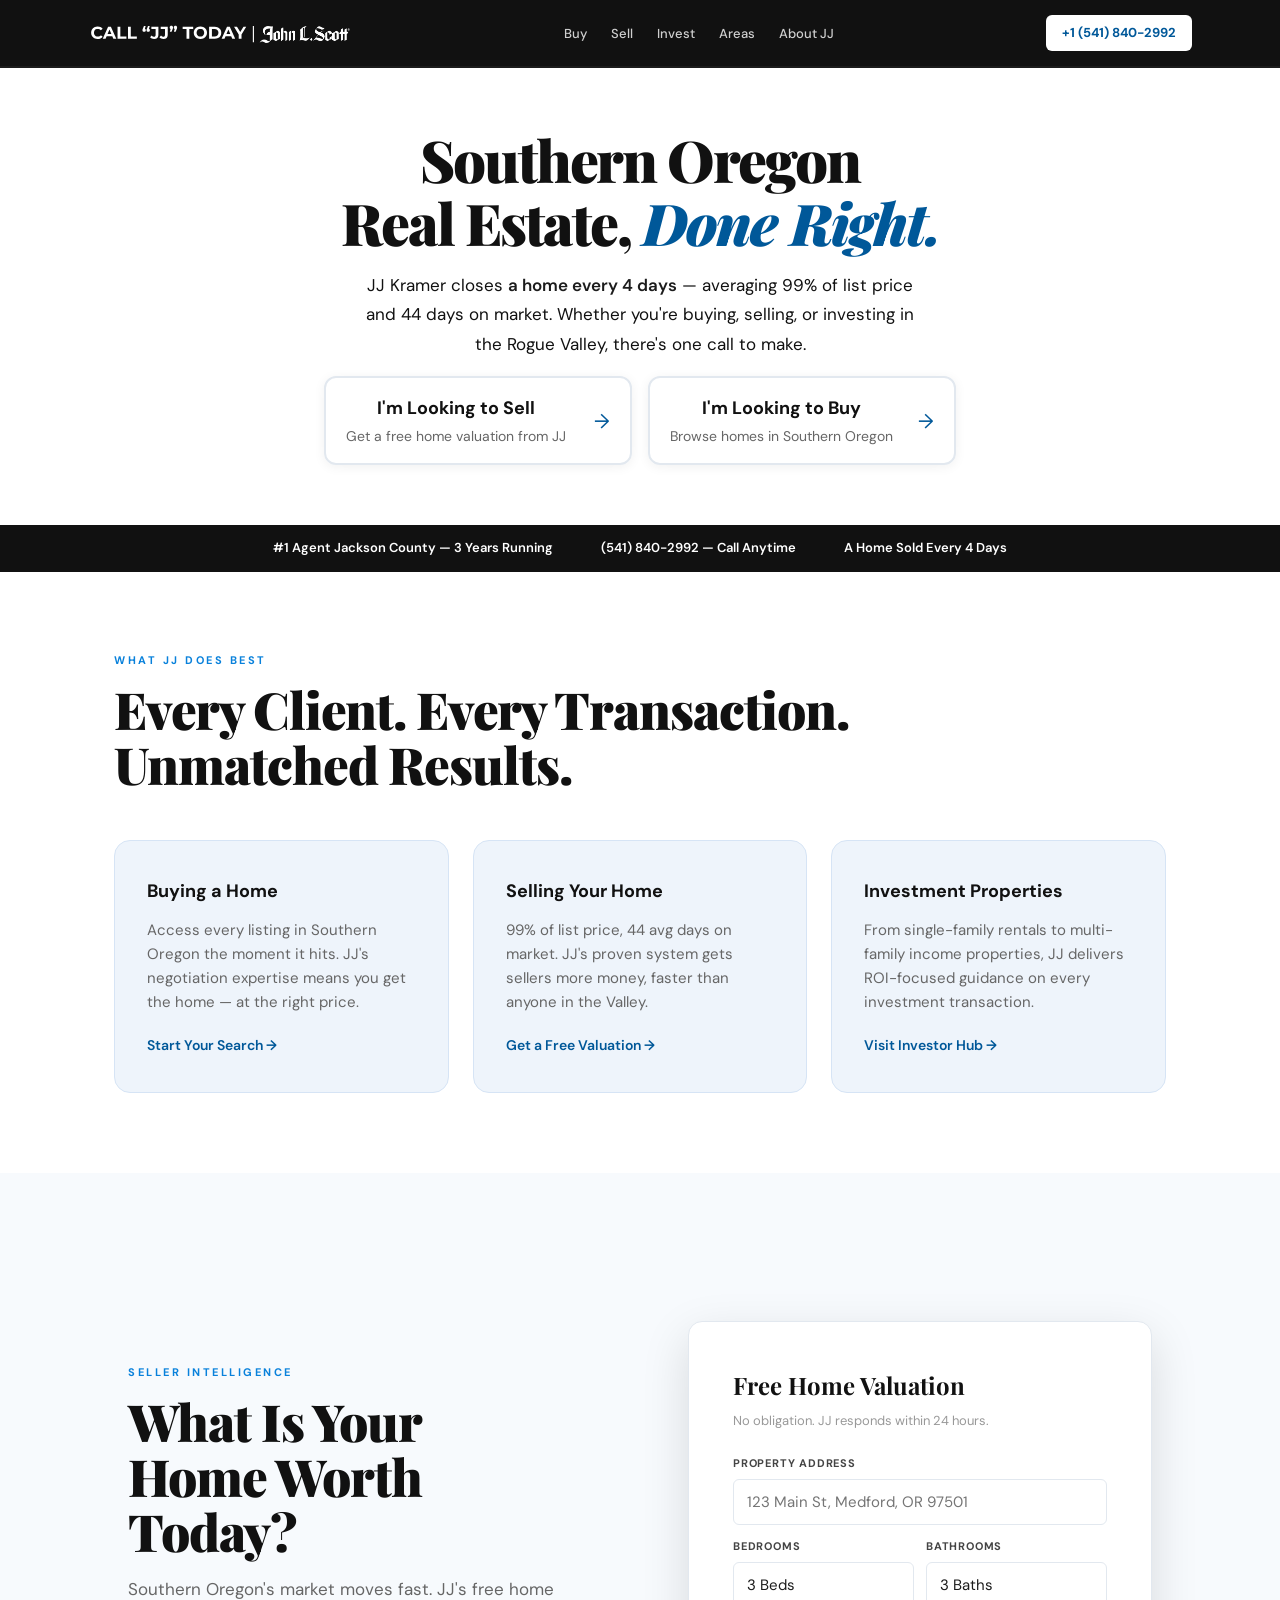
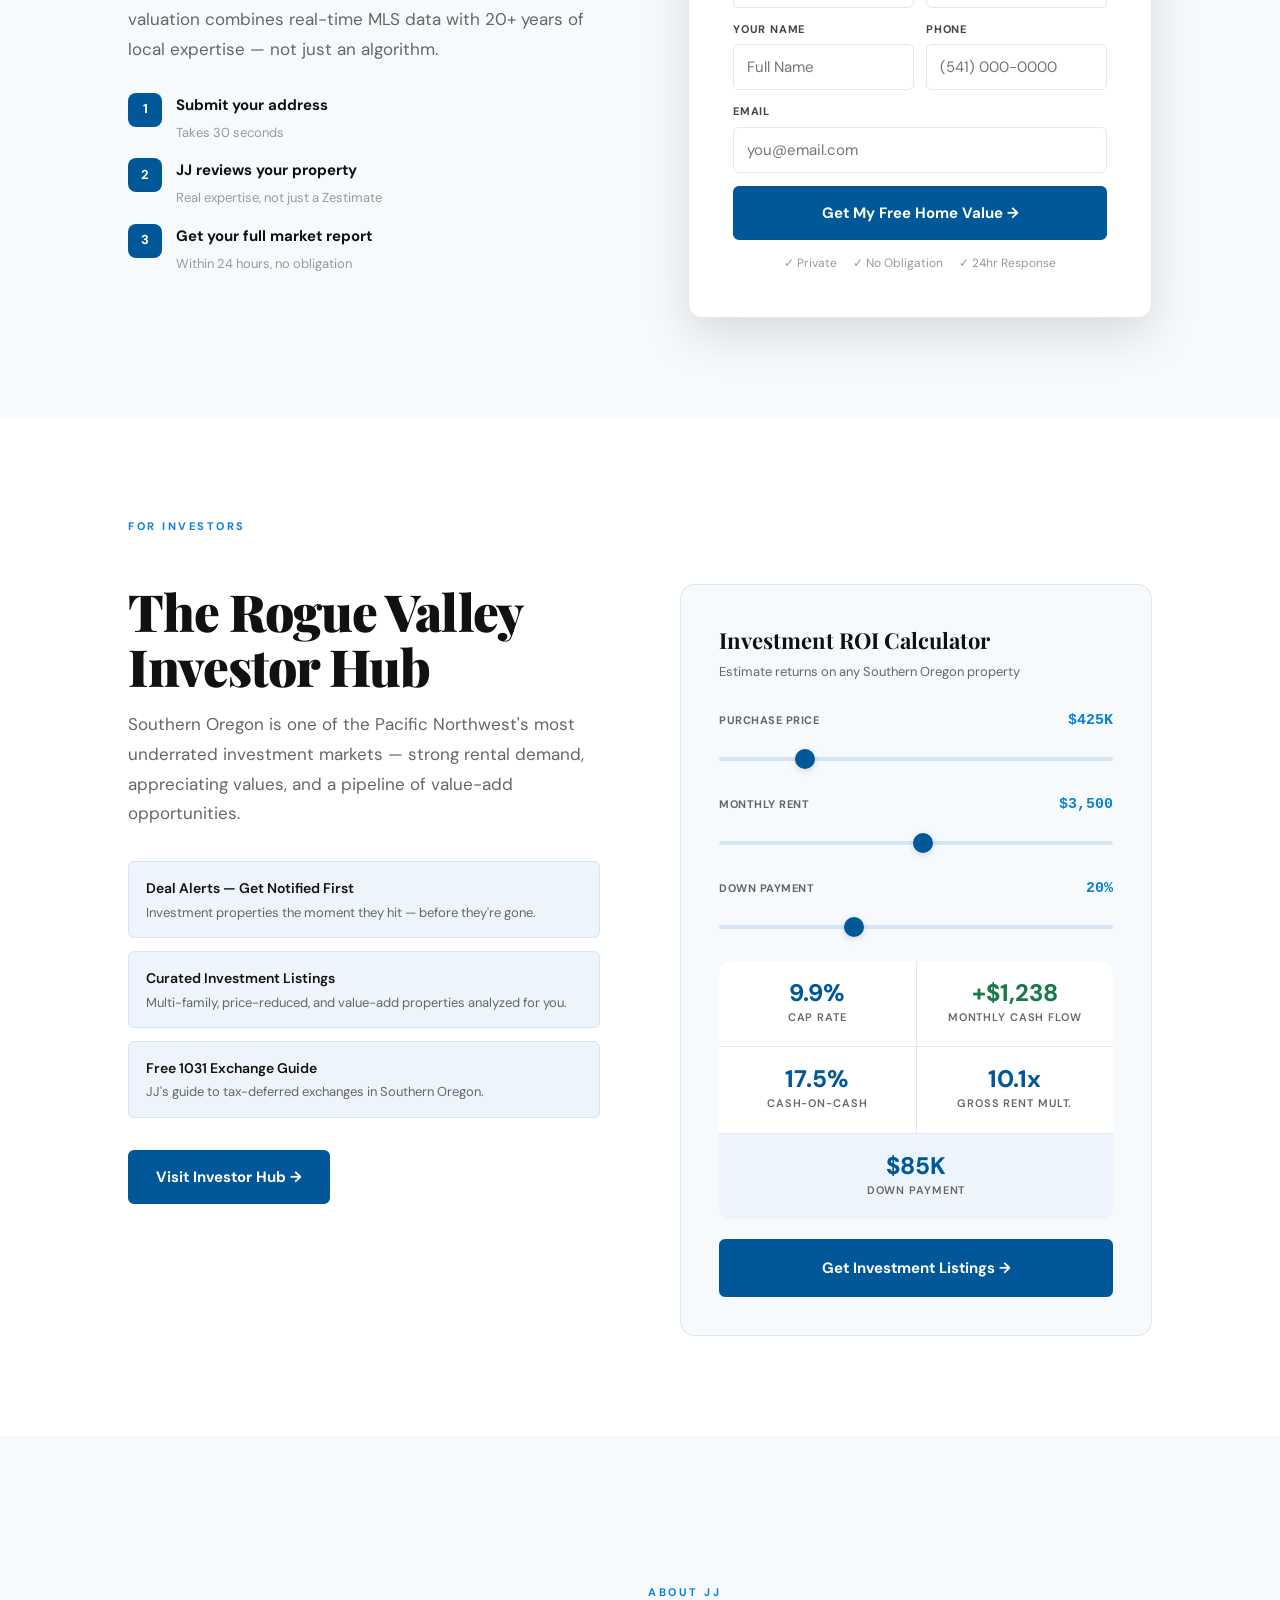
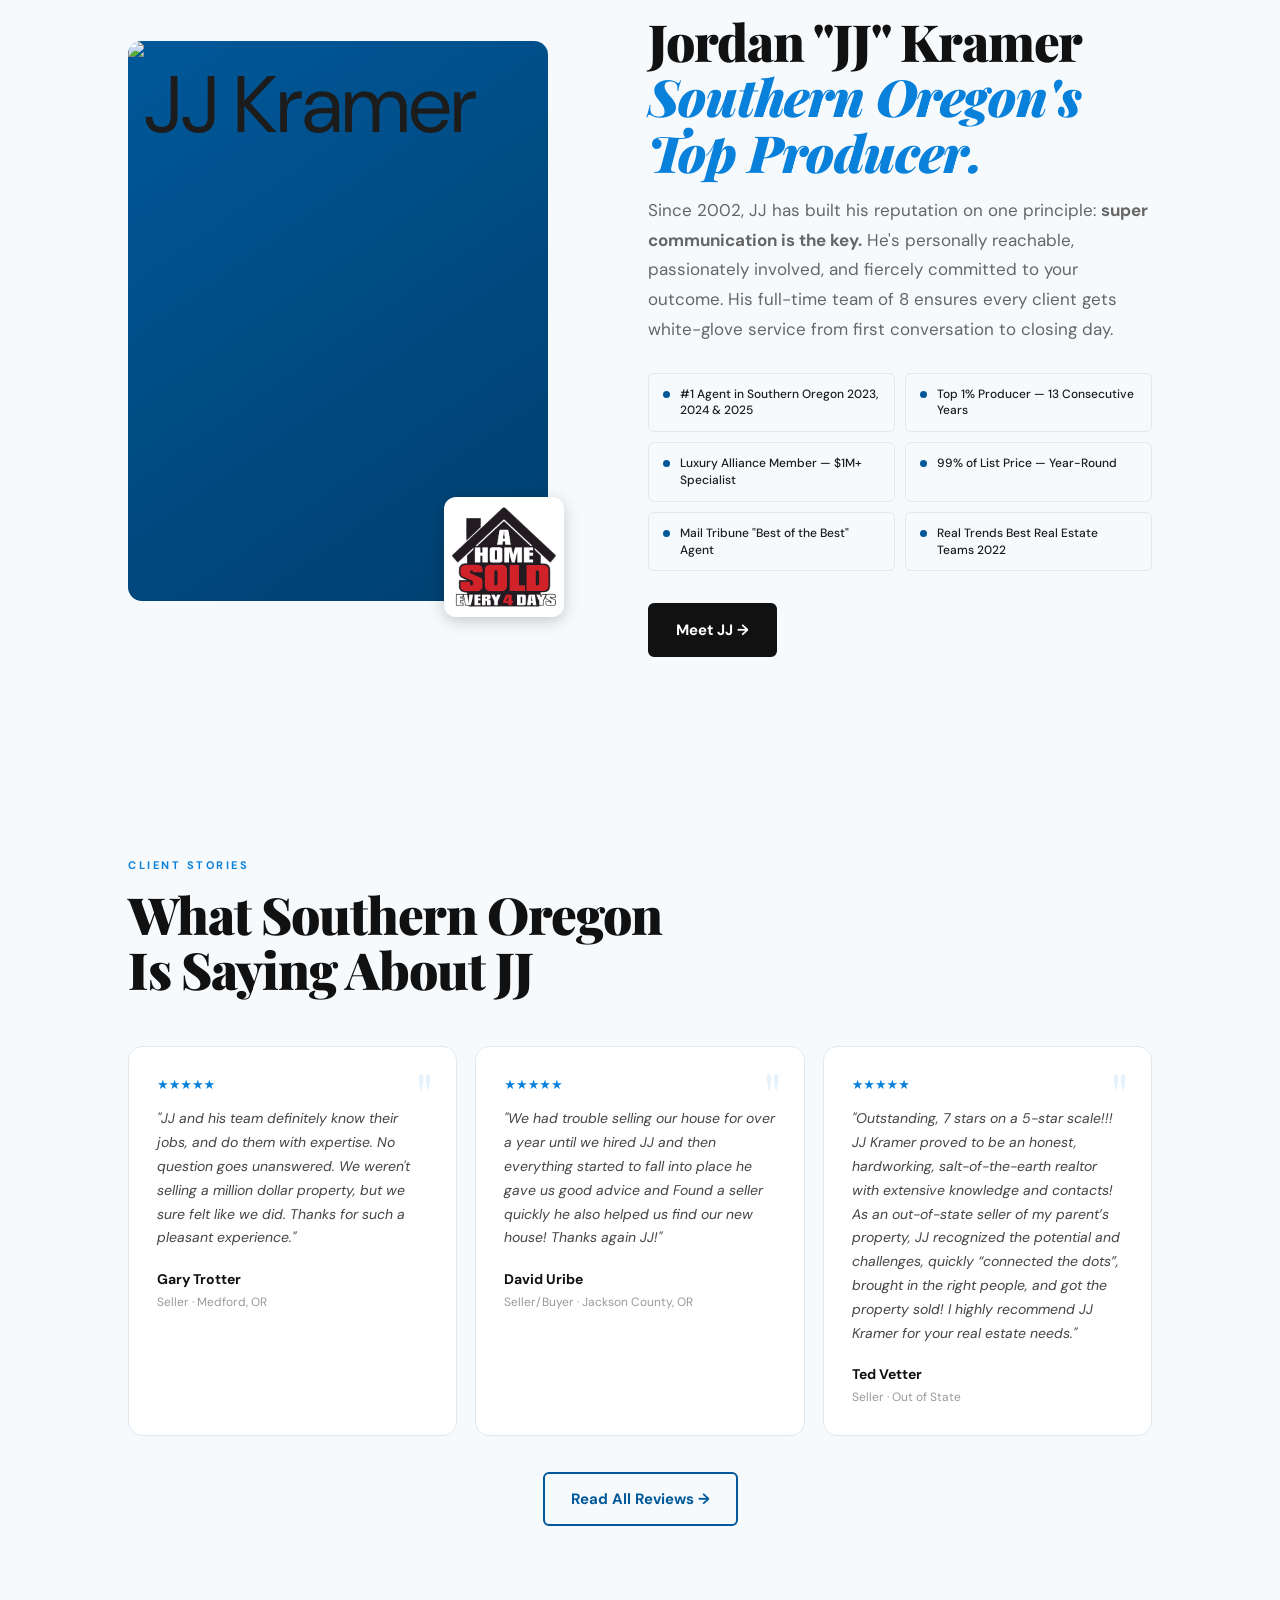
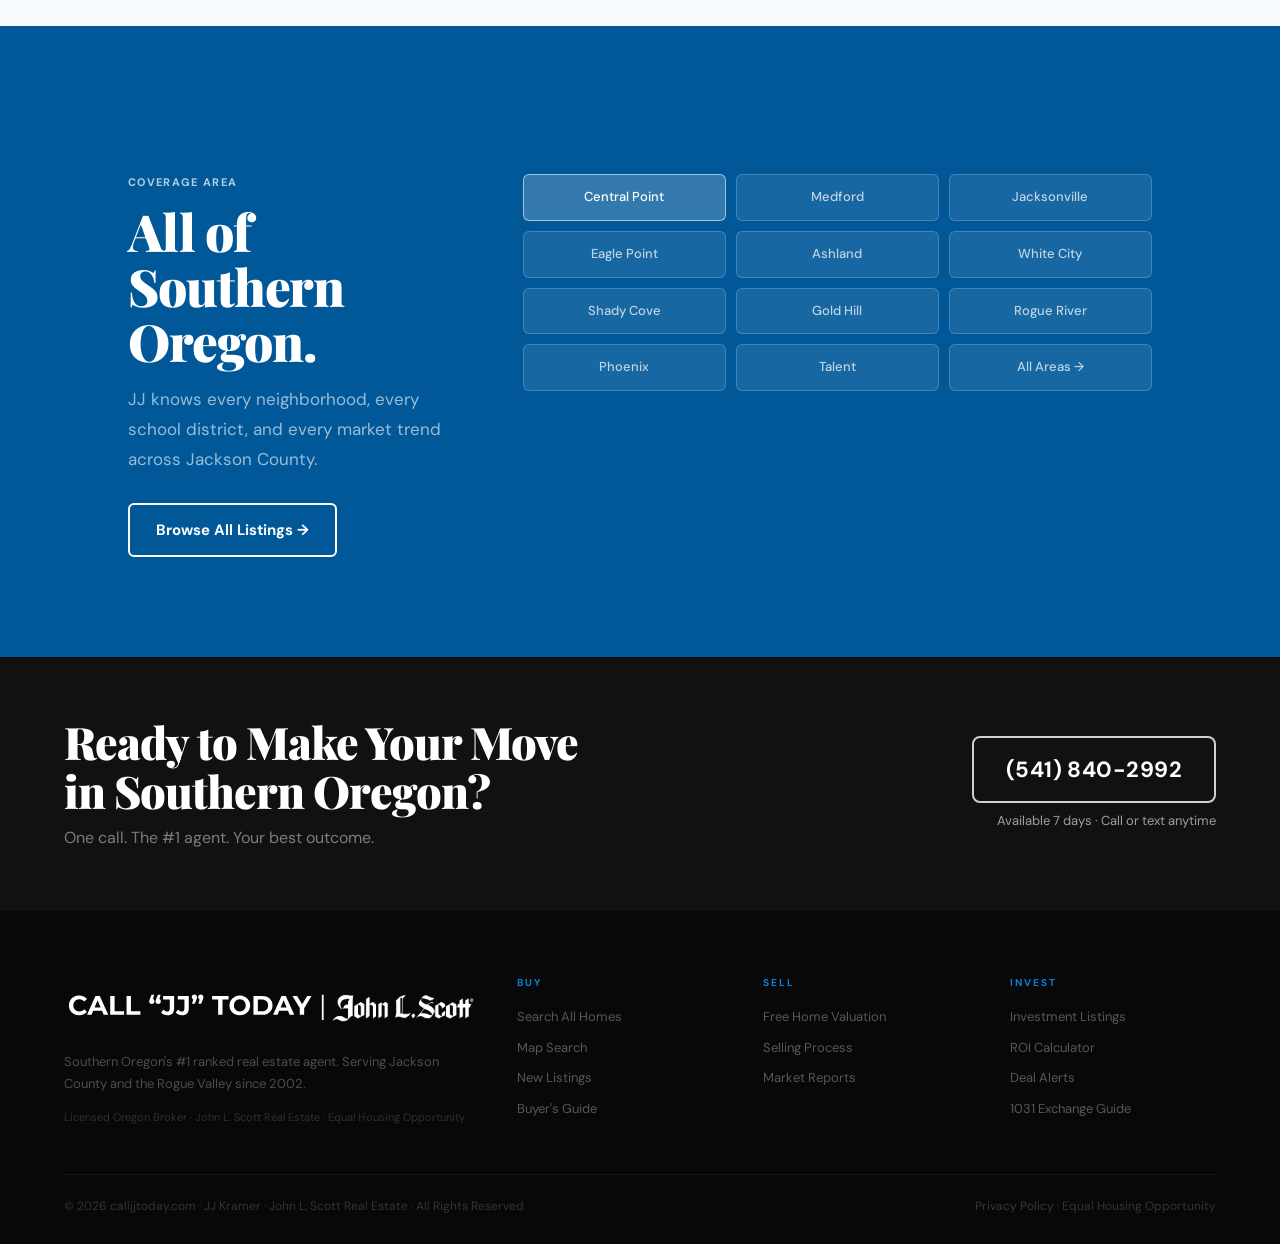
==== commit 22d864fd: "Update ROI calculator default monthly rent to $3,500 Co-Authored-By: Claude Sonnet 4.6 <noreply@anth" ====
--- a/index.html
+++ b/index.html
@@ -253,7 +253,7 @@
         </div>
         <div class="roi-slider-group">
           <div class="roi-slider-label">Monthly Rent <span id="rent-display">$2,200</span></div>
-          <input type="range" id="calc-rent" min="800" max="6000" step="100" value="2200">
+          <input type="range" id="calc-rent" min="800" max="6000" step="100" value="3500">
         </div>
         <div class="roi-slider-group">
           <div class="roi-slider-label">Down Payment <span id="down-display">20%</span></div>
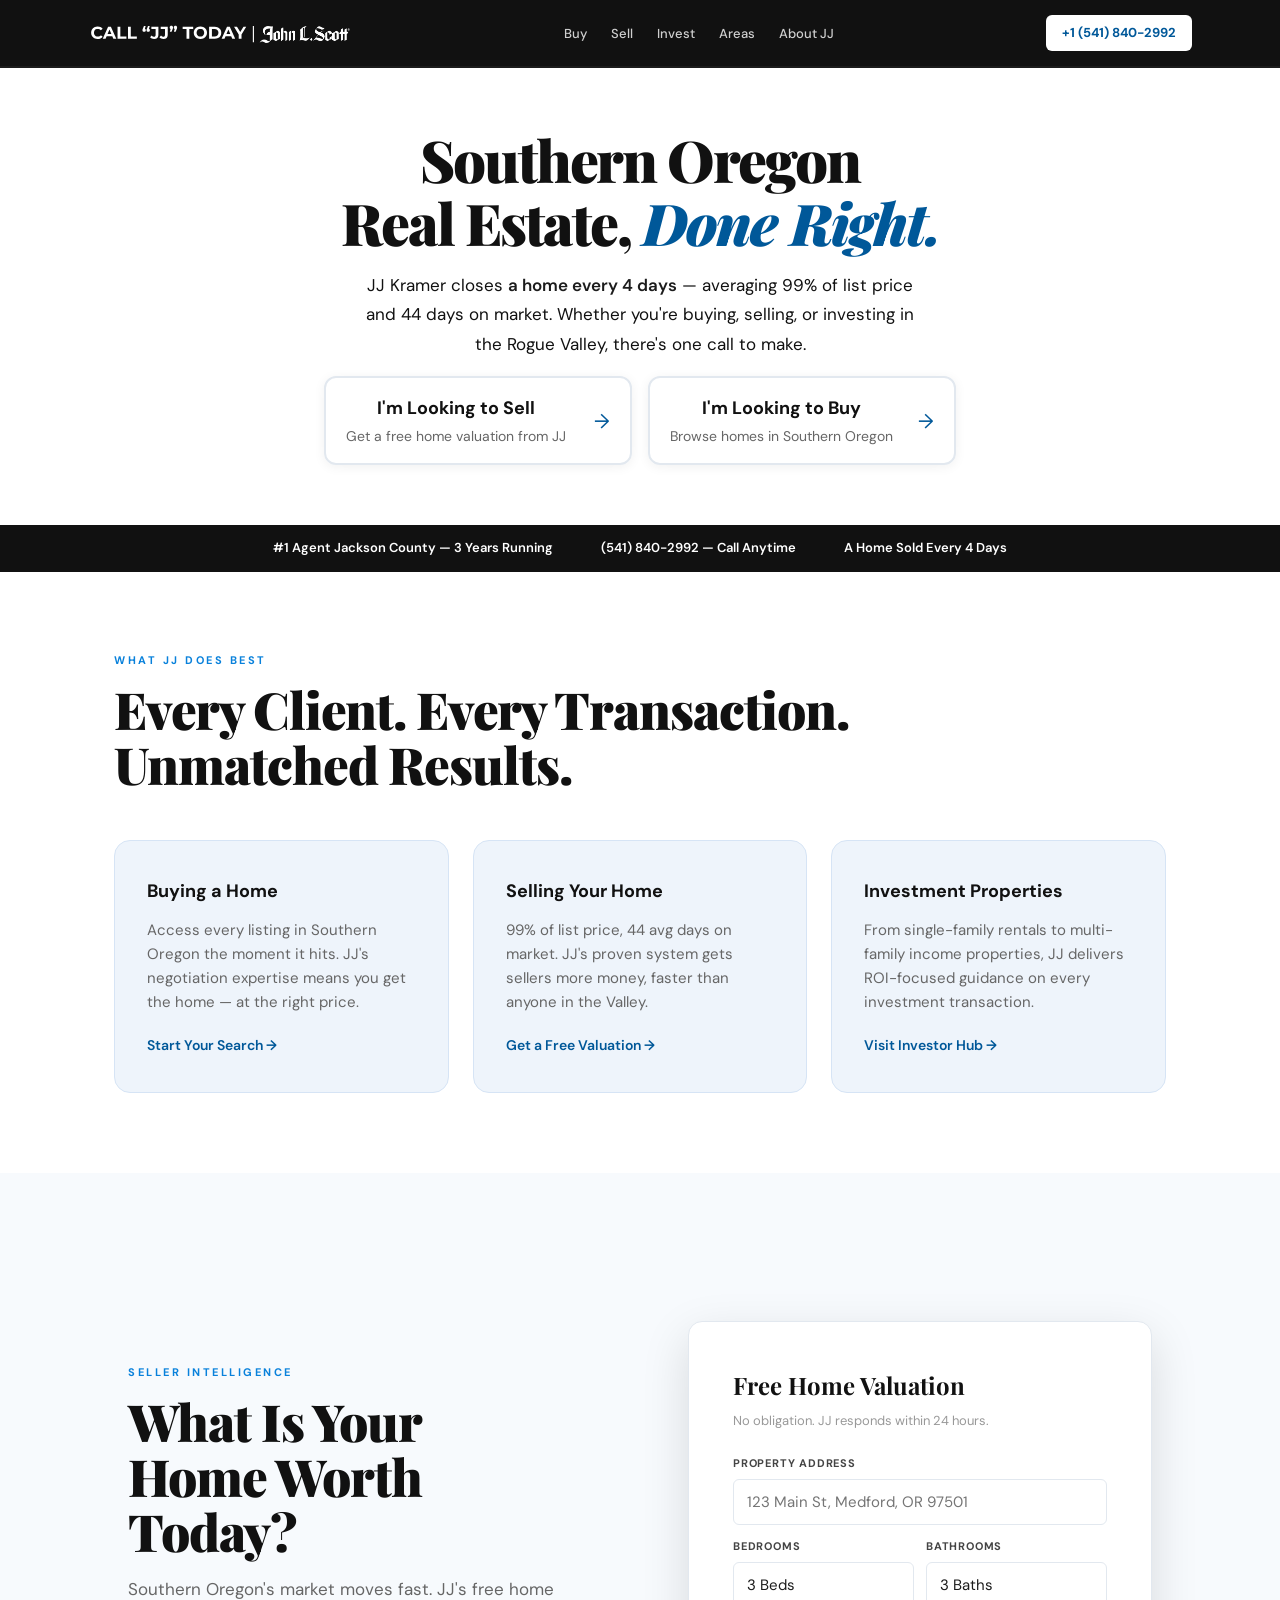
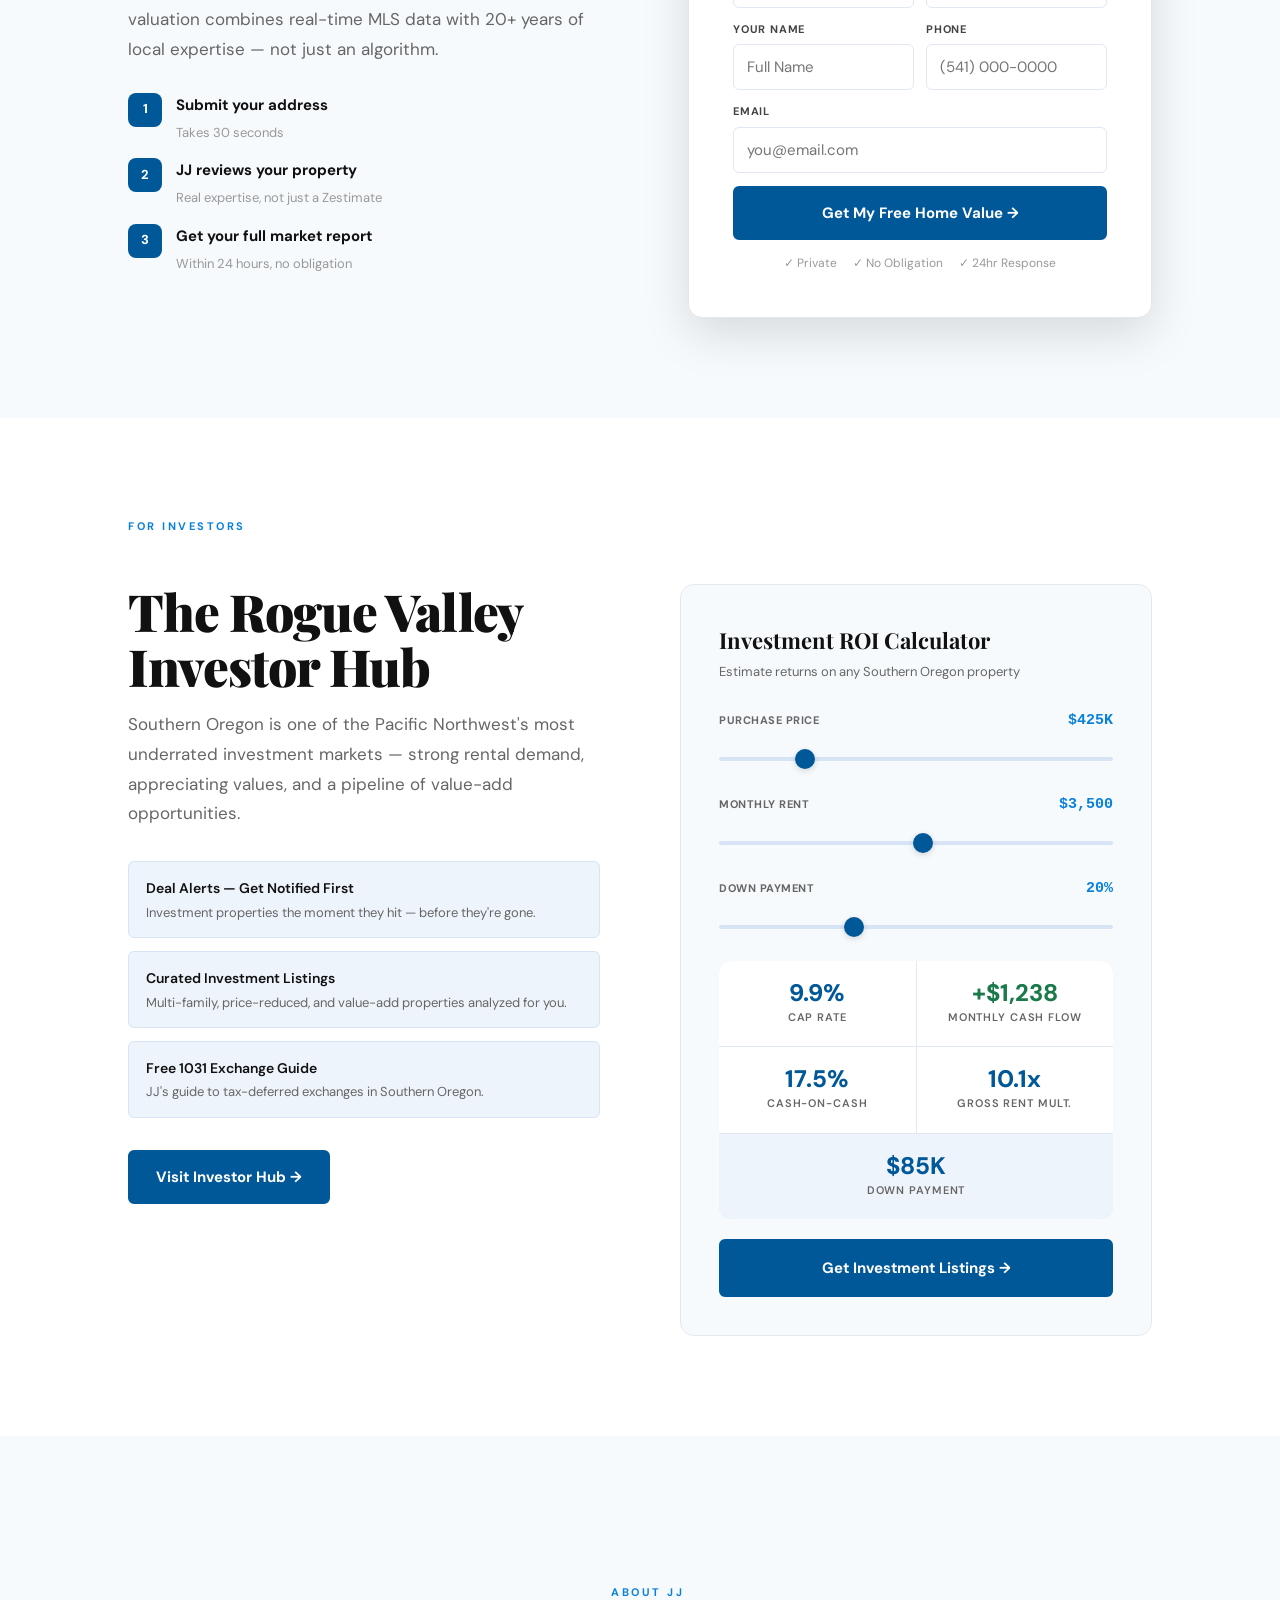
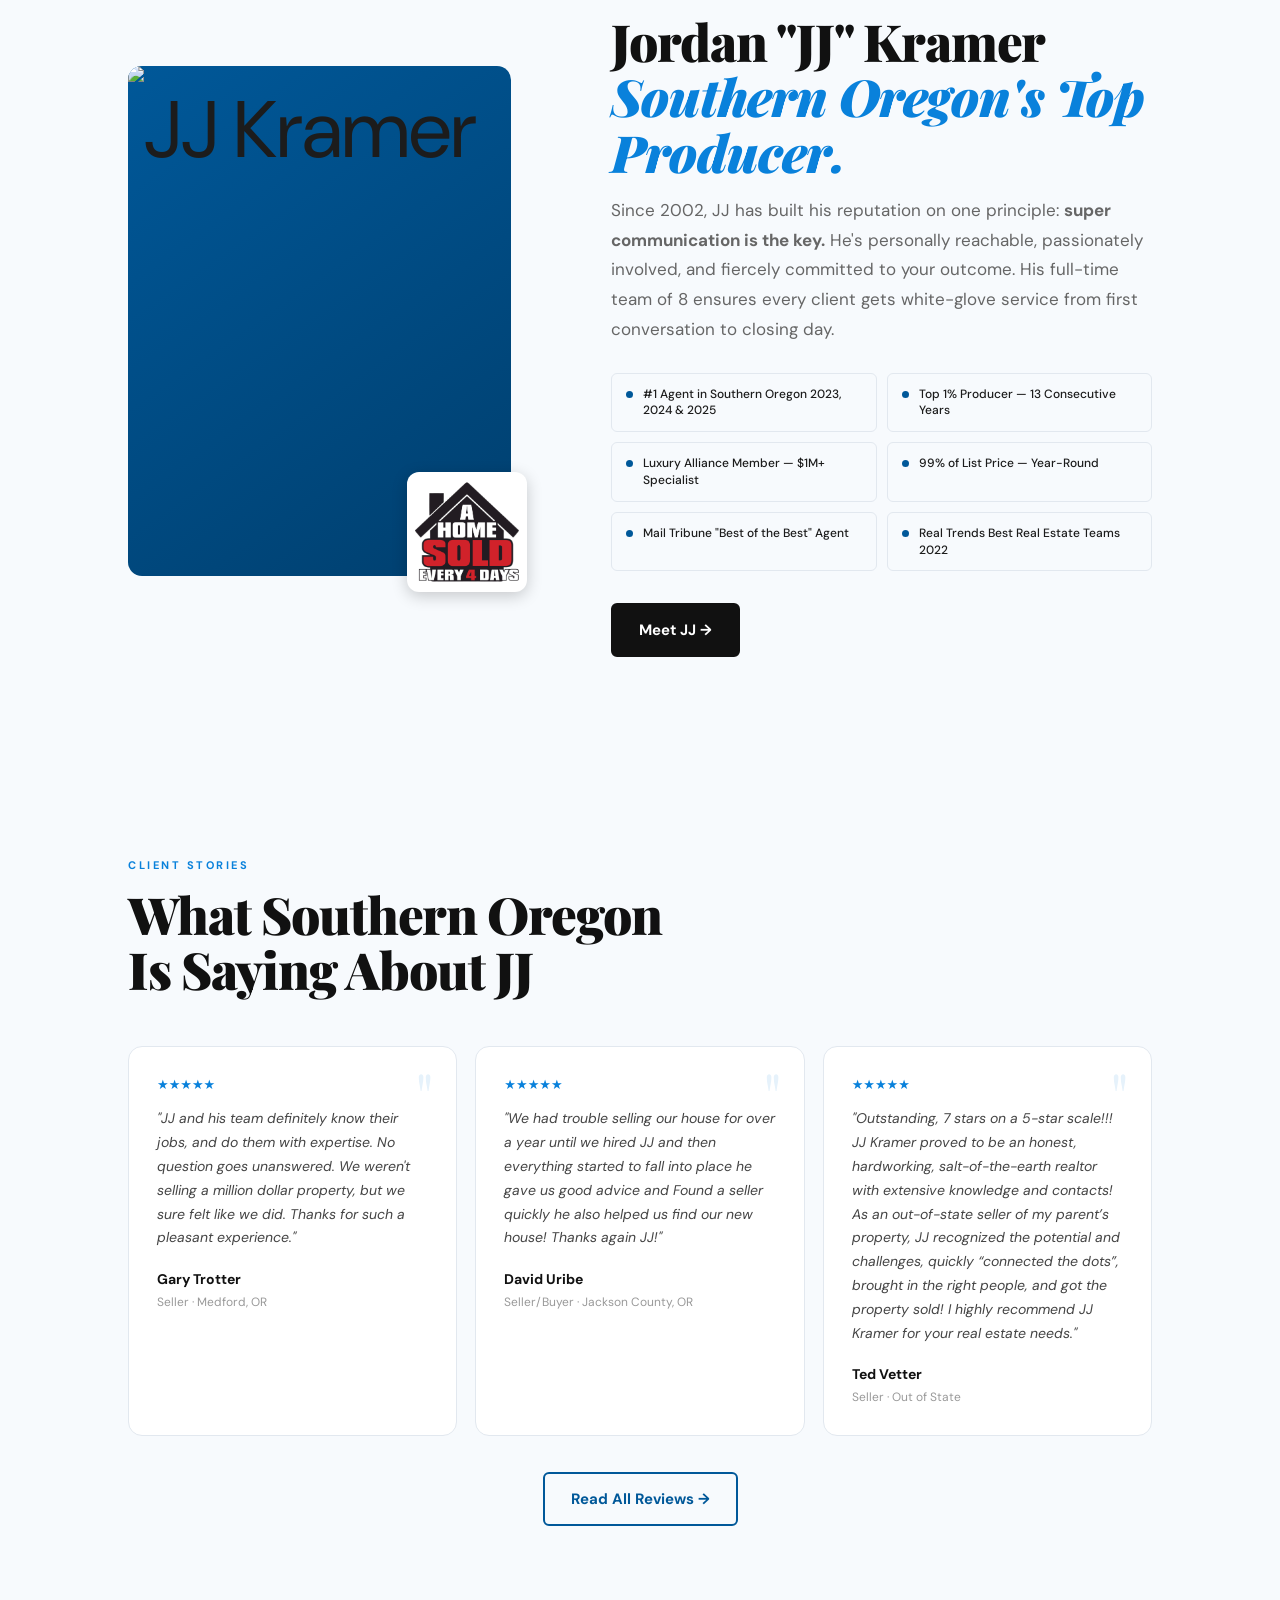
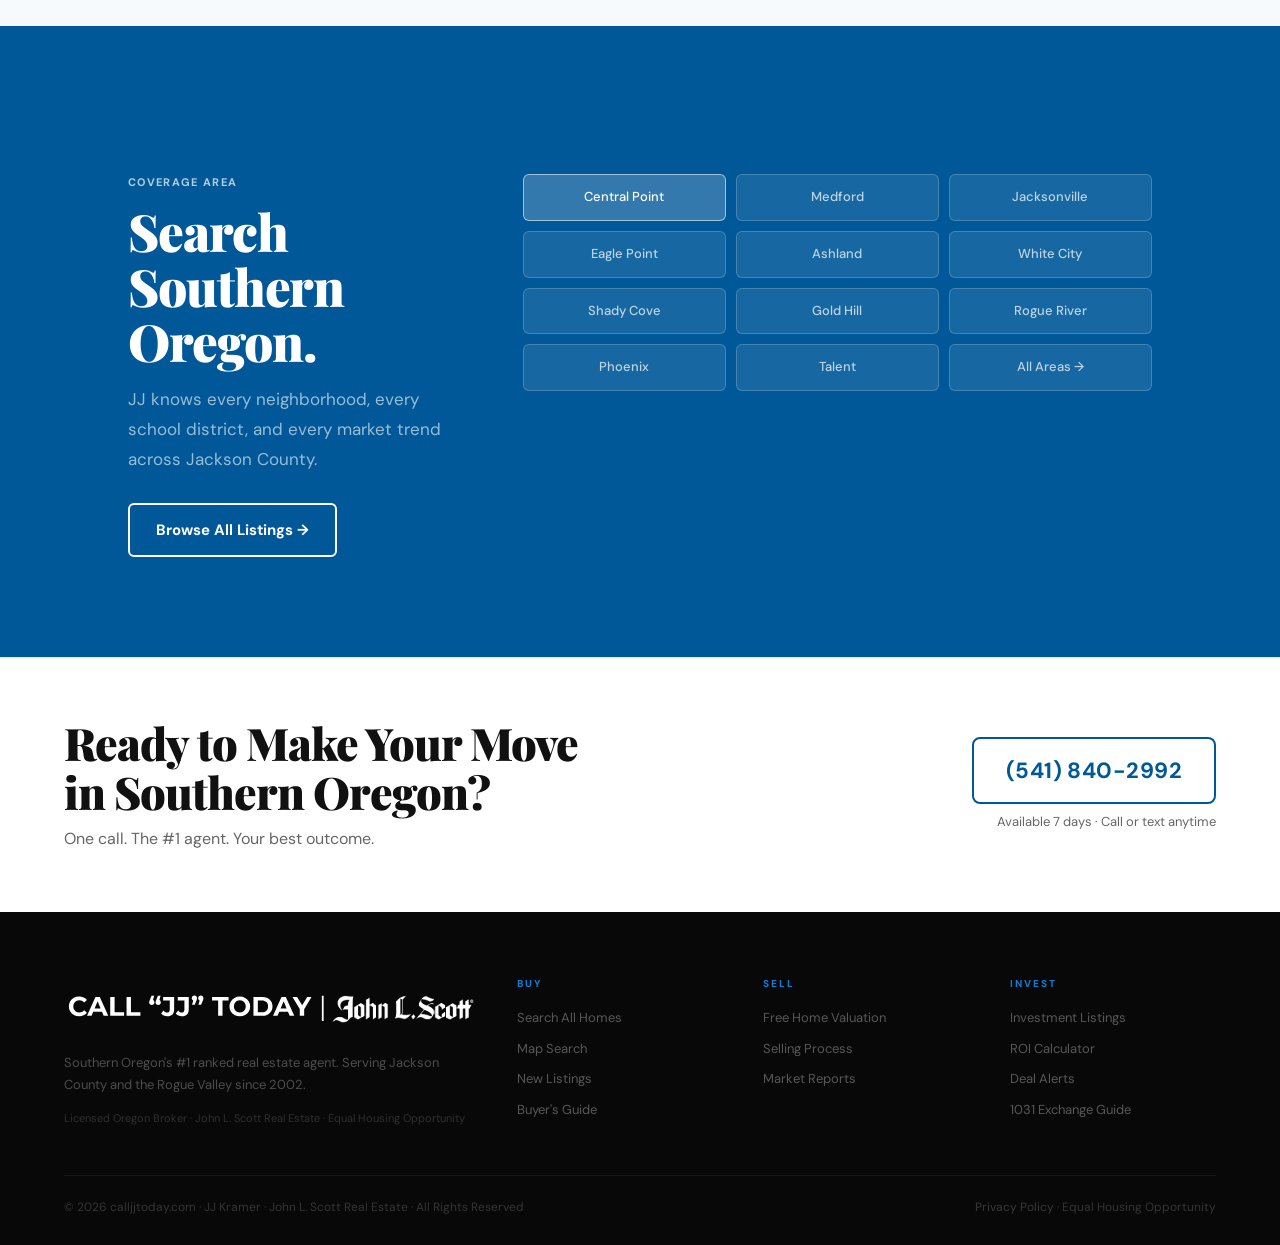
==== commit 818fc09c: "Visual updates: CTA white bg, areas headline, photo size, phone button - CTA section: white backgrou" ====
--- a/index.html
+++ b/index.html
@@ -362,7 +362,7 @@
     <div class="areas-grid-wrap">
       <div>
         <span class="section-label fade-up" style="color:rgba(255,255,255,0.7);letter-spacing:0.12em;">Coverage Area</span>
-        <h2 class="section-title light fade-up">All of Southern Oregon.</h2>
+        <h2 class="section-title light fade-up">Search Southern Oregon.</h2>
         <p class="section-body light fade-up">JJ knows every neighborhood, every school district, and every market trend across Jackson County.</p>
         <a href="/pages/buy.html" class="btn btn-secondary light" style="margin-top:28px">Browse All Listings →</a>
       </div>
@@ -394,7 +394,7 @@
   </div>
   <div class="cta-actions">
 <a href="tel:+15418402992" class="cta-phone-btn">(541) 840-2992</a>
-    <small style="color:rgba(255,255,255,0.6);font-size:13px;">Available 7 days · Call or text anytime</small>
+    <small style="color:var(--text-light);font-size:13px;">Available 7 days · Call or text anytime</small>
   </div>
 </div>
 
--- a/css/style.css
+++ b/css/style.css
@@ -518,7 +518,7 @@
 
 /* ── ABOUT ── */
 .about { background: var(--off-white); padding: var(--section-pad); }
-.about-grid { display: grid; grid-template-columns: 1fr 1.2fr; gap: clamp(40px,8vw,100px); align-items: center; margin-top: 48px; }
+.about-grid { display: grid; grid-template-columns: 0.85fr 1.2fr; gap: clamp(40px,8vw,100px); align-items: center; margin-top: 48px; }
 .about-img-wrap { position: relative; }
 .about-img { width: 100%; aspect-ratio: 3/4; background: linear-gradient(145deg, var(--blue) 0%, var(--blue-dark) 100%); border-radius: var(--radius-lg); overflow: hidden; display: flex; align-items: center; justify-content: center; font-size: 80px; }
 .about-img img { width: 100%; height: 100%; object-fit: cover; }
@@ -547,24 +547,24 @@
 .area-pill:hover, .area-pill.featured { background: rgba(255,255,255,0.2); border-color: rgba(255,255,255,0.55); color: var(--white); }
 
 /* ── CTA BAND ── */
-.cta-band { background: var(--black); padding: 60px clamp(20px,5vw,80px); display: grid; grid-template-columns: 1fr auto; gap: 40px; align-items: center; }
-.cta-band h2 { font-family: var(--font-serif); font-size: clamp(28px,3.5vw,46px); font-weight: 900; color: var(--white); line-height: 1.1; letter-spacing: -1px; }
-.cta-band p { font-size: 16px; color: rgba(255,255,255,0.45); margin-top: 10px; }
+.cta-band { background: var(--white); padding: 60px clamp(20px,5vw,80px); display: grid; grid-template-columns: 1fr auto; gap: 40px; align-items: center; border-top: 1px solid var(--border); }
+.cta-band h2 { font-family: var(--font-serif); font-size: clamp(28px,3.5vw,46px); font-weight: 900; color: var(--black); line-height: 1.1; letter-spacing: -1px; }
+.cta-band p { font-size: 16px; color: var(--text-light); margin-top: 10px; }
 .cta-actions { display: flex; flex-direction: column; gap: 8px; align-items: flex-end; min-width: 220px; }
 .cta-phone { font-family: var(--font-serif); font-size: 22px; font-weight: 900; color: var(--white); }
 .cta-phone-btn {
   display: inline-block;
-  border: 2px solid rgba(255,255,255,0.8);
-  color: var(--white);
+  border: 2px solid var(--blue);
+  color: var(--blue);
   padding: 14px 32px;
   border-radius: 8px;
   font-size: 22px;
   font-weight: 700;
   text-decoration: none;
   letter-spacing: 0.02em;
-  transition: background 0.2s ease;
-}
-.cta-phone-btn:hover { background: rgba(255,255,255,0.1); }
+  transition: background 0.2s ease, color 0.2s ease;
+}
+.cta-phone-btn:hover { background: var(--blue); color: var(--white); }
 
 /* ── FOOTER ── */
 .footer { background: #080808; padding: clamp(48px,6vw,64px) clamp(20px,5vw,80px) 28px; }
